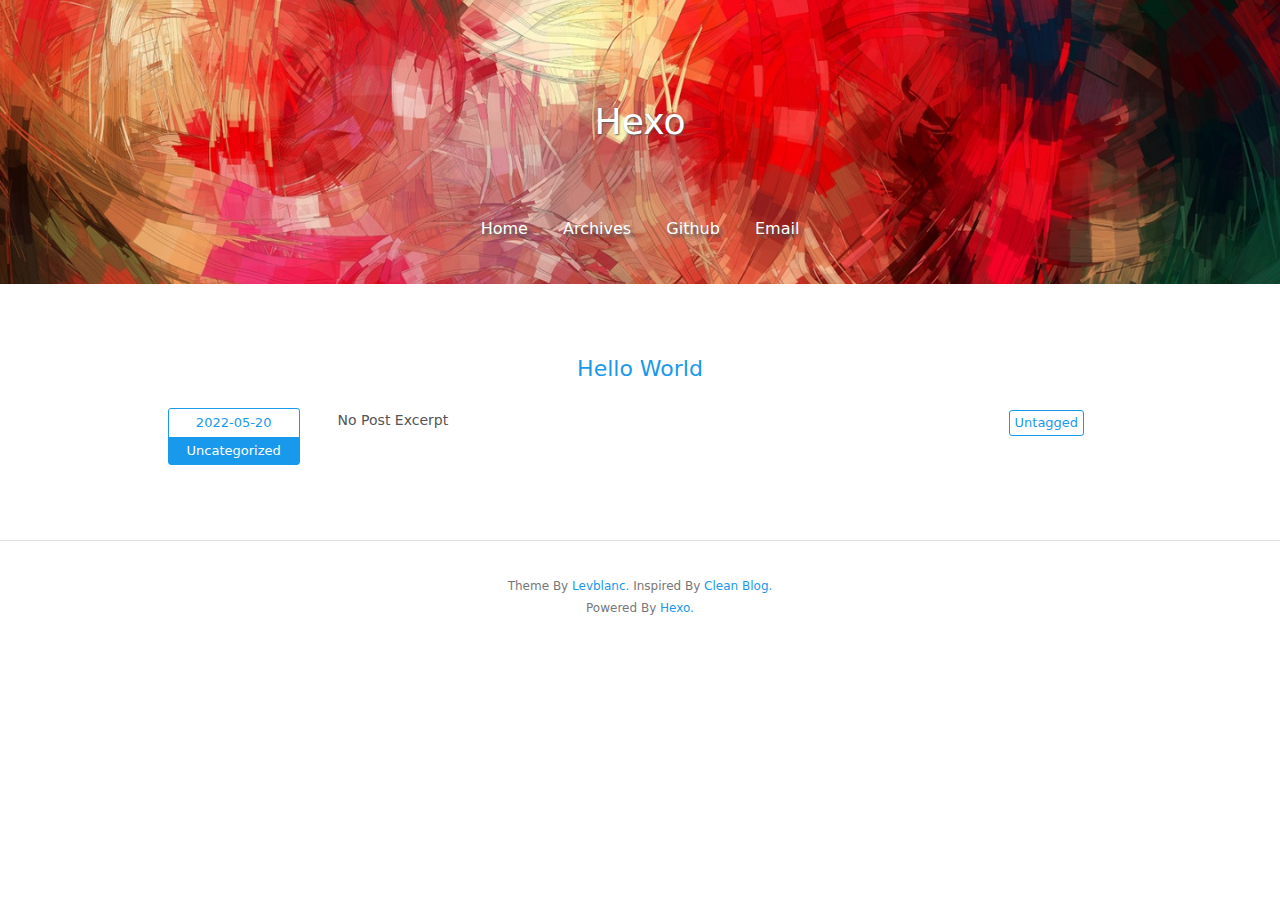
==== index.html @ 2e713763 "Site updated: 2022-05-20 14:13:32" ====
<!DOCTYPE html>
<html>
  <!-- Html Head Tag-->
  <head>
  <meta charset="UTF-8">
  <meta http-equiv="X-UA-Compatible" content="IE=edge">
  <meta name="viewport" content="width=device-width, initial-scale=1">
  <meta name="description" content="">
  <meta name="author" content="John Doe">
  <!-- Open Graph Data -->
  <meta property="og:title" content="Hexo"/>
  <meta property="og:description" content="" />
  <meta property="og:site_name" content="Hexo"/>
  <meta property="og:type" content="website" />
  <meta property="og:image" content="http://example.com"/>
  
    <link rel="alternate" href="/atom.xml" title="Hexo" type="application/atom+xml">
  
  
    <link rel="icon" href="/favicon.png">
  

  <!-- Site Title -->
  <title>Hexo</title>

  <!-- Bootstrap CSS -->
  
<link rel="stylesheet" href="/css/bootstrap.min.css">

  <!-- Custom CSS -->
  
  
<link rel="stylesheet" href="/css/style.light.css">


  <!-- Google Analytics -->
  

<meta name="generator" content="Hexo 6.2.0"></head>

  <body>
    <!-- Page Header -->


<header class="site-header header-background" style="background-image: url(/img/default-banner-dark.jpg)">
  <div class="container">
    <div class="row">
      <div class="col-lg-8 col-lg-offset-2 col-md-10 col-md-offset-1">
        <div class="page-title with-background-image">
          <p class="title">Hexo</p>
          <p class="subtitle"></p>
        </div>
        <div class="site-menu with-background-image">
          <ul>
            
              <li>
                <a href="/">
                  
                  Home
                  
                </a>
              </li>
            
              <li>
                <a href="/archives">
                  
                  Archives
                  
                </a>
              </li>
            
              <li>
                <a href="https://github.com/<your-github-username>">
                  
                  Github
                  
                </a>
              </li>
            
              <li>
                <a href="mailto:<your-email-address>">
                  
                  Email
                  
                </a>
              </li>
            
          </ul>
        </div>
      </div>
    </div>
  </div>
</header>

<!-- Home Page Post List -->
<div class="container">
  <div class="row">
    <div class="col-lg-10 col-md-10 col-md-offset-1">
      
        <div class="post-item-wrapper">
  <a href="/2022/05/20/hello-world/" class="post-title">
      Hello World
  </a>
  <div class="post-excerpt">
    <!-- Post Date and Categories -->
    <div class="date-and-category">
      <div class="date">2022-05-20</div>
      <div class="categories">
        
          Uncategorized
        
      </div>
    </div>
    <!-- Post Excerpt -->
    <div class="excerpt typo">No Post Excerpt</div>
    <!-- Post Tags -->
    <div class="tags">
      
        <div class="untagged">Untagged</div>
      
    </div>
  </div>
</div>

      
    </div>
  </div>
</div>

<!-- Pagination -->
<div class="container">
  <div class="row">
    <div class="col-lg-10 col-md-10 col-md-offset-1">
      <ul class="pagination">
          
          
      </ul>
    </div>
  </div>
</div>



    <!-- Footer -->
<footer>
  <div class="container">
    <div class="row">
      <div class="col-lg-8 col-lg-offset-2 col-md-10 col-md-offset-1">
        <p class="copyright text-muted">
          Theme By <a target="_blank" href="https://github.com/levblanc">Levblanc.</a>
          Inspired By <a target="_blank" href="https://github.com/klugjo/hexo-theme-clean-blog">Clean Blog.</a>
        <p class="copyright text-muted">
          Powered By <a target="_blank" href="https://hexo.io/">Hexo.</a>
        </p>
      </div>
    </div>
  </div>
</footer>


    <!-- After Footer Scripts -->

<script src="/js/highlight.pack.js"></script>

<script>
  document.addEventListener("DOMContentLoaded", function(event) {
    var codeBlocks = Array.prototype.slice.call(document.getElementsByTagName('pre'))
    codeBlocks.forEach(function(block, index) {
      hljs.highlightBlock(block);
    });
  });
</script>

  </body>
</html>
---- css/style.light.css ----
/* basic colors */
/* theme colors */
/* modify value of $theme-color to get different theme colors */
/* typo.css from https://github.com/sofish/typo.css */

@charset "utf-8";

/* 防止用户自定义背景颜色对网页的影响，添加让用户可以自定义字体 */
html {
  color: #333;
  background: #fff;
  -webkit-text-size-adjust: 100%;
  -ms-text-size-adjust: 100%;
  text-rendering: optimizelegibility;
}

/* 如果你的项目仅支持 IE9+ | Chrome | Firefox 等，推荐在 <html> 中添加 .borderbox 这个 class */
html.borderbox *, html.borderbox *:before, html.borderbox *:after {
  -moz-box-sizing: border-box;
  -webkit-box-sizing: border-box;
  box-sizing: border-box;
}

/* 内外边距通常让各个浏览器样式的表现位置不同 */
body, dl, dt, dd, ul, ol, li, h1, h2, h3, h4, h5, h6, pre, code, form, fieldset, legend, input, textarea, p, blockquote, th, td, hr, button, article, aside, details, figcaption, figure, footer, header, menu, nav, section {
  margin: 0;
  padding: 0;
}

/* 重设 HTML5 标签, IE 需要在 js 中 createElement(TAG) */
article, aside, details, figcaption, figure, footer, header, menu, nav, section {
  display: block;
}

/* HTML5 媒体文件跟 img 保持一致 */
audio, canvas, video {
  display: inline-block;
}

/* 要注意表单元素并不继承父级 font 的问题 */
body, button, input, select, textarea {
  font: 300 1rem/1.8 PingFang SC, Lantinghei SC, Microsoft Yahei, Hiragino Sans GB, Microsoft Sans Serif, WenQuanYi Micro Hei, sans;
}

button::-moz-focus-inner,
input::-moz-focus-inner {
  padding: 0;
  border: 0;
}

/* 去掉各Table cell 的边距并让其边重合 */
table {
  border-collapse: collapse;
  border-spacing: 0;
}

/* 去除默认边框 */
fieldset, img {
  border: 0;
}

/* 块/段落引用 */
blockquote {
  position: relative;
  color: #999;
  font-weight: 400;
  border-left: 1px solid #1abc9c;
  padding-left: 1em;
  margin: 1em 3em 1em 2em;
}

@media only screen and ( max-width: 640px ) {
  blockquote {
    margin: 1em 0;
  }
}

/* Firefox 以外，元素没有下划线，需添加 */
acronym, abbr {
  border-bottom: 1px dotted;
  font-variant: normal;
}

/* 添加鼠标问号，进一步确保应用的语义是正确的（要知道，交互他们也有洁癖，如果你不去掉，那得多花点口舌） */
abbr {
  cursor: help;
}

/* 一致的 del 样式 */
del {
  text-decoration: line-through;
}

address, caption, cite, code, dfn, em, th, var {
  font-style: normal;
  font-weight: 400;
}

/* 去掉列表前的标识, li 会继承，大部分网站通常用列表来很多内容，所以应该当去 */
ul, ol {
  list-style: none;
}

/* 对齐是排版最重要的因素, 别让什么都居中 */
caption, th {
  text-align: left;
}

q:before, q:after {
  content: '';
}

/* 统一上标和下标 */
sub, sup {
  font-size: 75%;
  line-height: 0;
  position: relative;
}

:root sub, :root sup {
  vertical-align: baseline; /* for ie9 and other modern browsers */
}

sup {
  top: -0.5em;
}

sub {
  bottom: -0.25em;
}

/* 让链接在 hover 状态下显示下划线 */
// a {
//   color: #1abc9c;
// }

// a:hover {
//   text-decoration: underline;
// }

// .typo a {
//   border-bottom: 1px solid #1abc9c;
// }

// .typo a:hover {
//   border-bottom-color: #555;
//   color: #555;
//   text-decoration: none;
// }

/* 默认不显示下划线，保持页面简洁 */
ins, a {
  text-decoration: none;
}

/* 专名号：虽然 u 已经重回 html5 Draft，但在所有浏览器中都是可以使用的，
 * 要做到更好，向后兼容的话，添加 class="typo-u" 来显示专名号
 * 关于 <u> 标签：http://www.whatwg.org/specs/web-apps/current-work/multipage/text-level-semantics.html#the-u-element
 * 被放弃的是 4，之前一直搞错 http://www.w3.org/TR/html401/appendix/changes.html#idx-deprecated
 * 一篇关于 <u> 标签的很好文章：http://html5doctor.com/u-element/
 */
u, .typo-u {
  text-decoration: underline;
}

/* 标记，类似于手写的荧光笔的作用 */
mark {
  background: #fffdd1;
  border-bottom: 1px solid #ffedce;
  padding: 2px;
  margin: 0 5px;
}

/* 代码片断 */
pre, code, pre tt {
  font-family: Courier, 'Courier New', monospace;
}

pre {
  background: #f8f8f8;
  border: 1px solid #ddd;
  padding: 1em 1.5em;
  display: block;
  -webkit-overflow-scrolling: touch;
}

/* 一致化 horizontal rule */
hr {
  border: none;
  border-bottom: 1px solid #cfcfcf;
  margin-bottom: 0.8em;
  height: 10px;
}

/* 底部印刷体、版本等标记 */
small, .typo-small,
  /* 图片说明 */
figcaption {
  font-size: 0.9em;
  color: #888;
}

strong, b {
  font-weight: bold;
  color: #000;
}

/* 可拖动文件添加拖动手势 */
[draggable] {
  cursor: move;
}

.clearfix:before, .clearfix:after {
  content: "";
  display: table;
}

.clearfix:after {
  clear: both;
}

.clearfix {
  zoom: 1;
}

/* 强制文本换行 */
.textwrap, .textwrap td, .textwrap th {
  word-wrap: break-word;
  word-break: break-all;
}

.textwrap-table {
  table-layout: fixed;
}

/* 提供 serif 版本的字体设置: iOS 下中文自动 fallback 到 sans-serif */
.serif {
  font-family: Palatino, Optima, Georgia, serif;
}

/* 保证块/段落之间的空白隔行 */
.typo table, .typo p, .typo pre, .typo ul, .typo ol, .typo dl, .typo form, .typo hr,
.typo-p, .typo-pre, .typo-ul, .typo-ol, .typo-dl, .typo-form, .typo-hr, .typo-table, blockquote {
  margin-bottom: 1.2em
}

h1, h2, h3, h4, h5, h6 {
  font-family: PingFang SC, Verdana, Helvetica Neue, Microsoft Yahei, Hiragino Sans GB, Microsoft Sans Serif, WenQuanYi Micro Hei, sans-serif;
  font-weight: 100;
  color: #000;
  line-height: 1.35;
}

/* 标题应该更贴紧内容，并与其他块区分，margin 值要相应做优化 */
.typo h1, .typo h2, .typo h3, .typo h4, .typo h5, .typo h6,
.typo-h1, .typo-h2, .typo-h3, .typo-h4, .typo-h5, .typo-h6 {
  margin-top: 1.2em;
  margin-bottom: 0.6em;
  line-height: 1.35;
}

.typo h1, .typo-h1 {
  font-size: 2em;
}

.typo h2, .typo-h2 {
  font-size: 1.8em;
}

.typo h3, .typo-h3 {
  font-size: 1.6em;
}

.typo h4, .typo-h4 {
  font-size: 1.4em;
}

.typo h5, .typo h6, .typo-h5, .typo-h6 {
  font-size: 1.2em;
}

/* 在文章中，应该还原 ul 和 ol 的样式 */
.typo ul, .typo-ul {
  margin-left: 1.3em;
  list-style: disc;
}

.typo ol, .typo-ol {
  list-style: decimal;
  margin-left: 1.9em;
}

.typo li ul, .typo li ol, .typo-ul ul, .typo-ul ol, .typo-ol ul, .typo-ol ol {
  margin-bottom: 0.8em;
  margin-left: 2em;
}

.typo li ul, .typo-ul ul, .typo-ol ul {
  list-style: circle;
}

/* 同 ul/ol，在文章中应用 table 基本格式 */
// .typo table th,
// .typo table td,
.typo-table th,
.typo-table td,
.typo table caption {
  border: 1px solid #ddd;
  padding: 0.5em 1em;
  color: #666;
}


// .typo table th,
.typo-table th {
  background: #fbfbfb;
}

// .typo table thead th,
.typo-table thead th {
  background: #f1f1f1;
}

.typo table caption {
  border-bottom: none;
}

/* 去除 webkit 中 input 和 textarea 的默认样式  */
.typo-input, .typo-textarea {
  -webkit-appearance: none;
  border-radius: 0;
}

.typo-em, .typo em, legend, caption {
  color: #000;
  font-weight: inherit;
}

/* 着重号，只能在少量（少于100个字符）且全是全角字符的情况下使用 */
.typo-em {
  position: relative;
}

.typo-em:after {
  position: absolute;
  top: 0.65em;
  left: 0;
  width: 100%;
  overflow: hidden;
  white-space: nowrap;
  content: "・・・・・・・・・・・・・・・・・・・・・・・・・・・・・・・・・・・・・・・・・・・・・・・・・・・・・・・・・・・・・・・・・・・・・・・・・・・・・・・・・・・・・・・・・・・・・・・・・・・・";
}

/* Responsive images */
.typo img {
  max-width: 100%;
}

.hljs {
  display: block;
  overflow-x: auto;
  padding: 0.5em;
  background: #23241f;
}
.hljs,
.hljs-tag,
.hljs-subst {
  color: #f8f8f2;
}
.hljs-strong,
.hljs-emphasis {
  color: #a8a8a2;
}
.hljs-bullet,
.hljs-quote,
.hljs-number,
.hljs-regexp,
.hljs-literal,
.hljs-link {
  color: #ae81ff;
}
.hljs-code,
.hljs-title,
.hljs-section,
.hljs-selector-class {
  color: #a6e22e;
}
.hljs-strong {
  font-weight: bold;
}
.hljs-emphasis {
  font-style: italic;
}
.hljs-keyword,
.hljs-selector-tag,
.hljs-name,
.hljs-attr {
  color: #f92672;
}
.hljs-symbol,
.hljs-attribute {
  color: #66d9ef;
}
.hljs-params,
.hljs-class .hljs-title {
  color: #f8f8f2;
}
.hljs-string,
.hljs-type,
.hljs-built_in,
.hljs-builtin-name,
.hljs-selector-id,
.hljs-selector-attr,
.hljs-selector-pseudo,
.hljs-addition,
.hljs-variable,
.hljs-template-variable {
  color: #e6db74;
}
.hljs-comment,
.hljs-deletion,
.hljs-meta {
  color: #75715e;
}
.highlight {
  overflow: auto;
}
.highlight table {
  width: 100%;
  max-width: 100%;
}
.highlight pre {
  font-size: 0.8125rem;
}
.highlight .gutter {
  width: 5%;
  text-align: right;
}
.highlight .gutter pre {
  border-top: 0;
  border-bottom: 0;
  border-left: 0;
}
.highlight .code {
  width: 95%;
}
.highlight .code pre {
  border: 0;
}
code {
  color: #1999ec;
  padding: 0 0.1875rem;
  margin: 0 0.125rem;
  border-radius: 0.1875rem;
  background-color: #f0e8df;
}
@media only screen and (max-width: 414px) {
  .highlight pre {
    font-size: 0.75rem;
  }
}
html,
body {
  color: #555;
  background-color: #fff;
  font-size: 100%; /* add PX (or original value) as backup */
  font-size: 100%;
}
a {
  color: #1999ec;
}
a:hover {
  text-decoration: none;
  color: #fff;
  background-color: #1999ec;
  transition: all 0.25s;
  cursor: pointer;
}
strong {
  color: #555;
}
h1,
h2,
h3,
h4,
h5,
h6 {
  color: #555;
}
.site-header {
  padding: 2.5rem 0;
  border-bottom: 1px solid #e1e1e1;
  margin-bottom: 1.875rem;
}
.site-header.header-background {
  border-bottom: 0;
  background-color: #808080;
  background-position: center center;
  background-attachment: scroll;
  -webkit-background-size: cover;
  -moz-background-size: cover;
  background-size: cover;
  -o-background-size: cover;
}
.site-header .page-title {
  color: #1999ec;
  text-align: center;
  text-shadow: 1px 1px 2px #555;
}
.site-header .page-title.with-background-image {
  color: #fff;
  padding: 3.125rem 0;
}
.site-header .page-title .title {
  font-size: 2.25rem;
}
.site-menu {
  text-align: center;
  margin-top: 0.625rem;
  text-shadow: 3px 3px 3px #555;
}
.site-menu ul {
  margin: 0 auto;
  padding: 0;
}
.site-menu ul > li {
  display: inline-block;
  margin-right: 0.625rem;
}
.site-menu ul > li:last-child {
  margin-right: 0;
}
.site-menu ul > li > a {
  padding: 0.1875rem 0.625rem;
  border-radius: 0.125rem;
}
.site-menu.with-background-image a {
  color: #fff;
}
@media only screen and (max-width: 414px) {
  .site-header .page-title.with-background-image {
    padding: 1.875rem 0;
  }
  .site-header .page-title .title {
    font-size: 1.375rem;
  }
  .site-menu {
    font-size: 1rem;
  }
  .site-menu ul li {
    margin-right: 0;
  }
  .site-menu ul li > a {
    padding: 0.1875rem 0.375rem;
  }
}
.post-item-wrapper {
  padding: 2.1875rem 0;
  border-bottom: 1px solid #e1e1e1;
  text-align: center;
  overflow: hidden;
}
.post-item-wrapper:last-child {
  border-bottom: none;
}
.post-item-wrapper .post-title {
  display: inline-block;
  padding: 0 0.625rem;
  margin-bottom: 1.25rem;
  font-size: 1.375rem;
  text-align: center;
  border-radius: 0.125rem;
}
.post-item-wrapper .post-excerpt {
  overflow: hidden;
}
.post-item-wrapper .date-and-category,
.post-item-wrapper .excerpt,
.post-item-wrapper .tags {
  float: left;
}
.post-item-wrapper .date-and-category,
.post-item-wrapper .tags {
  width: 14%;
}
.post-item-wrapper .excerpt {
  width: 64%;
  margin: 0 4%;
  font-size: 0.875rem;
  text-align: justify;
}
.post-item-wrapper .excerpt p {
  margin-bottom: 0;
}
.post-item-wrapper .date-and-category {
  font-size: 0.8125rem;
  text-align: center;
  border: 1px solid #1999ec;
  border-radius: 0.1875rem;
}
.post-item-wrapper .date-and-category .date,
.post-item-wrapper .date-and-category .categories {
  padding: 0.125rem 0;
}
.post-item-wrapper .date-and-category .date {
  color: #1999ec;
}
.post-item-wrapper .date-and-category .categories {
  color: #fff;
  background-color: #1999ec;
}
.post-item-wrapper .date-and-category .categories > a {
  color: #fff;
  background-color: #1999ec;
}
.post-item-wrapper .tags {
  overflow: hidden;
}
.post-item-wrapper .tags .untagged,
.post-item-wrapper .tags .tag {
  display: inline-block;
  font-size: 0.8125rem;
  padding: 0 0.3125rem;
  text-align: center;
  border: 1px solid #1999ec;
  border-radius: 0.1875rem;
}
.post-item-wrapper .tags .untagged {
  color: #1999ec;
}
@media only screen and (max-width: 768px) {
  .post-item-wrapper .date-and-category,
  .post-item-wrapper .tags {
    display: none;
  }
  .post-item-wrapper .excerpt {
    width: 100%;
    padding: 0 5%;
    margin: 0;
    float: none;
  }
  .post-item-wrapper .post-title {
    font-size: 1.125rem;
  }
}
.archive-item {
  margin-bottom: 1.25rem;
}
.archive-item .post-title {
  font-size: 1.25rem;
  padding: 0 0.3125rem;
  border-radius: 0.125rem;
}
.archive-item .date {
  font-size: 0.875rem;
  padding: 0 0.3125rem;
}
@media only screen and (max-width: 414px) {
  .archive-item .post-title {
    font-size: 1rem;
  }
  .archive-item .date {
    font-size: 0.875rem;
  }
}
.post-tags,
.post-info {
  font-size: 0.875rem;
  font-style: italic;
  text-align: center;
}
.post-info {
  margin-bottom: 0.3125rem;
}
.post-info .info {
  padding: 0 0.5rem;
  border-right: 1px dotted #85878a;
}
.post-info .info:last-child {
  border-right: none;
}
.post-info .categories a {
  padding: 0.125rem 0.25rem;
  border-radius: 0.125rem;
}
.post-tags {
  font-style: italic;
}
.post-tags > a {
  display: inline-block;
  padding: 0 0.25rem;
  margin-right: 0.125rem;
  border-radius: 0.125rem;
}
.post-content {
  padding-top: 2.5rem;
  padding-bottom: 2.5rem;
  font-size: 0.9375rem;
}
@media only screen and (max-width: 414px) {
  .post-tags,
  .post-info {
    font-size: 0.75rem;
  }
  .post-tags .info,
  .post-info .info {
    padding: 0 0.3125rem;
  }
  .post-tags .time,
  .post-info .time {
    display: none;
  }
  .post-content {
    font-size: 0.78125rem;
  }
}
footer {
  padding: 2.1875rem 0;
  border-top: 1px solid #e1e1e1;
  font-size: 0.75rem;
  text-align: center;
}
.pagination {
  display: block;
  text-align: center;
  overflow: hidden;
}
.pagination > li {
  display: inline-block;
}
.pagination > li > a {
  color: #1999ec;
  background-color: #fff;
  border: 1px solid #1999ec;
  border-radius: 0.1875rem;
}
.pagination > li > a:hover {
  color: #fff;
  background-color: #1999ec;
  border: 1px solid #1999ec;
}
.pagination > li > a span {
  display: inline-block;
}
@media only screen and (max-width: 414px) {
  .pagination {
    font-size: 0.875rem;
  }
}
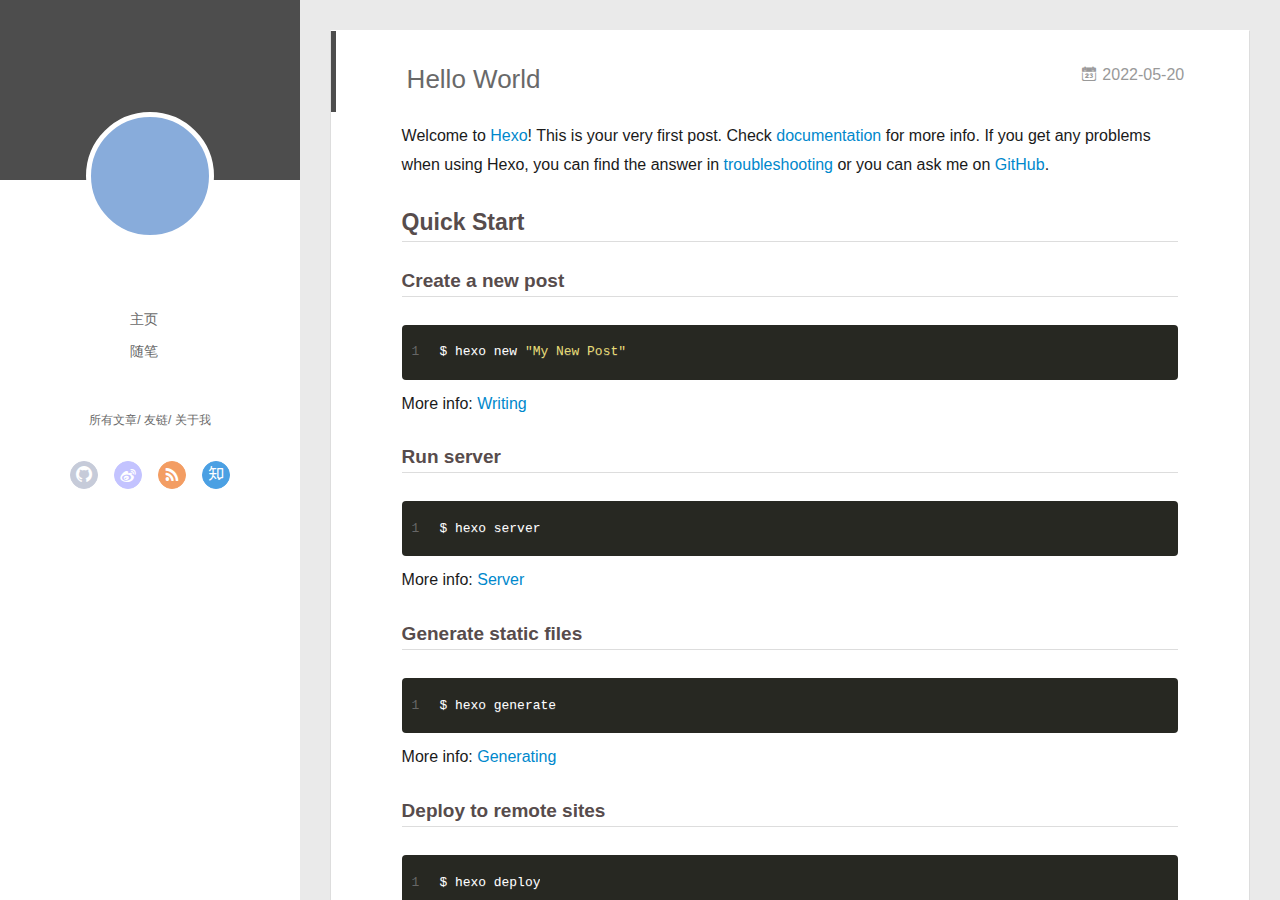
==== commit f2b77a5c: "Site updated: 2022-05-20 14:22:14" ====
--- a/index.html
+++ b/index.html
@@ -1,176 +1,478 @@
 <!DOCTYPE html>
 <html>
-  <!-- Html Head Tag-->
-  <head>
-  <meta charset="UTF-8">
-  <meta http-equiv="X-UA-Compatible" content="IE=edge">
-  <meta name="viewport" content="width=device-width, initial-scale=1">
-  <meta name="description" content="">
-  <meta name="author" content="John Doe">
-  <!-- Open Graph Data -->
-  <meta property="og:title" content="Hexo"/>
-  <meta property="og:description" content="" />
-  <meta property="og:site_name" content="Hexo"/>
-  <meta property="og:type" content="website" />
-  <meta property="og:image" content="http://example.com"/>
-  
-    <link rel="alternate" href="/atom.xml" title="Hexo" type="application/atom+xml">
+<head>
+  <meta charset="utf-8">
+  
+  <meta name="renderer" content="webkit">
+  <meta http-equiv="X-UA-Compatible" content="IE=edge" >
+  <link rel="dns-prefetch" href="http://example.com">
+  <title>Hexo</title>
+  <meta name="viewport" content="width=device-width, initial-scale=1, maximum-scale=1">
+  <meta property="og:type" content="website">
+<meta property="og:title" content="Hexo">
+<meta property="og:url" content="http://example.com/index.html">
+<meta property="og:site_name" content="Hexo">
+<meta property="og:locale" content="en_US">
+<meta property="article:author" content="John Doe">
+<meta name="twitter:card" content="summary">
+  
+    <link rel="alternative" href="/atom.xml" title="Hexo" type="application/atom+xml">
   
   
     <link rel="icon" href="/favicon.png">
   
-
-  <!-- Site Title -->
-  <title>Hexo</title>
-
-  <!-- Bootstrap CSS -->
-  
-<link rel="stylesheet" href="/css/bootstrap.min.css">
-
-  <!-- Custom CSS -->
-  
-  
-<link rel="stylesheet" href="/css/style.light.css">
-
-
-  <!-- Google Analytics -->
+  <link rel="stylesheet" type="text/css" href="/./main.0cf68a.css">
+  <style type="text/css">
+  
+    #container.show {
+      background: linear-gradient(200deg,#a0cfe4,#e8c37e);
+    }
+  </style>
+  
+
   
 
 <meta name="generator" content="Hexo 6.2.0"></head>
 
-  <body>
-    <!-- Page Header -->
-
-
-<header class="site-header header-background" style="background-image: url(/img/default-banner-dark.jpg)">
-  <div class="container">
-    <div class="row">
-      <div class="col-lg-8 col-lg-offset-2 col-md-10 col-md-offset-1">
-        <div class="page-title with-background-image">
-          <p class="title">Hexo</p>
-          <p class="subtitle"></p>
-        </div>
-        <div class="site-menu with-background-image">
-          <ul>
+<body>
+  <div id="container" q-class="show:isCtnShow">
+    <canvas id="anm-canvas" class="anm-canvas"></canvas>
+    <div class="left-col" q-class="show:isShow">
+      
+<div class="overlay" style="background: #4d4d4d"></div>
+<div class="intrude-less">
+	<header id="header" class="inner">
+		<a href="/" class="profilepic">
+			<img src="" class="js-avatar">
+		</a>
+		<hgroup>
+		  <h1 class="header-author"><a href="/"></a></h1>
+		</hgroup>
+		
+
+		<nav class="header-menu">
+			<ul>
+			
+				<li><a href="/">主页</a></li>
+	        
+				<li><a href="/tags/%E9%9A%8F%E7%AC%94/">随笔</a></li>
+	        
+			</ul>
+		</nav>
+		<nav class="header-smart-menu">
+    		
+    			
+    			<a q-on="click: openSlider(e, 'innerArchive')" href="javascript:void(0)">所有文章</a>
+    			
             
-              <li>
-                <a href="/">
-                  
-                  Home
-                  
-                </a>
-              </li>
+    			
+    			<a q-on="click: openSlider(e, 'friends')" href="javascript:void(0)">友链</a>
+    			
             
-              <li>
-                <a href="/archives">
-                  
-                  Archives
-                  
-                </a>
-              </li>
+    			
+    			<a q-on="click: openSlider(e, 'aboutme')" href="javascript:void(0)">关于我</a>
+    			
             
-              <li>
-                <a href="https://github.com/<your-github-username>">
-                  
-                  Github
-                  
-                </a>
-              </li>
+		</nav>
+		<nav class="header-nav">
+			<div class="social">
+				
+					<a class="github" target="_blank" href="#" title="github"><i class="icon-github"></i></a>
+		        
+					<a class="weibo" target="_blank" href="#" title="weibo"><i class="icon-weibo"></i></a>
+		        
+					<a class="rss" target="_blank" href="#" title="rss"><i class="icon-rss"></i></a>
+		        
+					<a class="zhihu" target="_blank" href="#" title="zhihu"><i class="icon-zhihu"></i></a>
+		        
+			</div>
+		</nav>
+	</header>		
+</div>
+
+    </div>
+    <div class="mid-col" q-class="show:isShow,hide:isShow|isFalse">
+      
+<nav id="mobile-nav">
+  	<div class="overlay js-overlay" style="background: #4d4d4d"></div>
+	<div class="btnctn js-mobile-btnctn">
+  		<div class="slider-trigger list" q-on="click: openSlider(e)"><i class="icon icon-sort"></i></div>
+	</div>
+	<div class="intrude-less">
+		<header id="header" class="inner">
+			<div class="profilepic">
+				<img src="" class="js-avatar">
+			</div>
+			<hgroup>
+			  <h1 class="header-author js-header-author"></h1>
+			</hgroup>
+			
+			
+			
+				
+			
+				
+			
+			
+			
+			<nav class="header-nav">
+				<div class="social">
+					
+						<a class="github" target="_blank" href="#" title="github"><i class="icon-github"></i></a>
+			        
+						<a class="weibo" target="_blank" href="#" title="weibo"><i class="icon-weibo"></i></a>
+			        
+						<a class="rss" target="_blank" href="#" title="rss"><i class="icon-rss"></i></a>
+			        
+						<a class="zhihu" target="_blank" href="#" title="zhihu"><i class="icon-zhihu"></i></a>
+			        
+				</div>
+			</nav>
+
+			<nav class="header-menu js-header-menu">
+				<ul style="width: 50%">
+				
+				
+					<li style="width: 50%"><a href="/">主页</a></li>
+		        
+					<li style="width: 50%"><a href="/tags/%E9%9A%8F%E7%AC%94/">随笔</a></li>
+		        
+				</ul>
+			</nav>
+		</header>				
+	</div>
+	<div class="mobile-mask" style="display:none" q-show="isShow"></div>
+</nav>
+
+      <div id="wrapper" class="body-wrap">
+        <div class="menu-l">
+          <div class="canvas-wrap">
+            <canvas data-colors="#eaeaea" data-sectionHeight="100" data-contentId="js-content" id="myCanvas1" class="anm-canvas"></canvas>
+          </div>
+          <div id="js-content" class="content-ll">
             
-              <li>
-                <a href="mailto:<your-email-address>">
-                  
-                  Email
-                  
-                </a>
-              </li>
-            
-          </ul>
+  
+    <article id="post-hello-world" class="article article-type-post  article-index" itemscope itemprop="blogPost">
+  <div class="article-inner">
+    
+      <header class="article-header">
+        
+  
+    <h1 itemprop="name">
+      <a class="article-title" href="/2022/05/20/hello-world/">Hello World</a>
+    </h1>
+  
+
+        
+        <a href="/2022/05/20/hello-world/" class="archive-article-date">
+  	<time datetime="2022-05-20T03:18:04.822Z" itemprop="datePublished"><i class="icon-calendar icon"></i>2022-05-20</time>
+</a>
+        
+      </header>
+    
+    <div class="article-entry" itemprop="articleBody">
+      
+        <p>Welcome to <a target="_blank" rel="noopener" href="https://hexo.io/">Hexo</a>! This is your very first post. Check <a target="_blank" rel="noopener" href="https://hexo.io/docs/">documentation</a> for more info. If you get any problems when using Hexo, you can find the answer in <a target="_blank" rel="noopener" href="https://hexo.io/docs/troubleshooting.html">troubleshooting</a> or you can ask me on <a target="_blank" rel="noopener" href="https://github.com/hexojs/hexo/issues">GitHub</a>.</p>
+<h2 id="Quick-Start"><a href="#Quick-Start" class="headerlink" title="Quick Start"></a>Quick Start</h2><h3 id="Create-a-new-post"><a href="#Create-a-new-post" class="headerlink" title="Create a new post"></a>Create a new post</h3><figure class="highlight bash"><table><tr><td class="gutter"><pre><span class="line">1</span><br></pre></td><td class="code"><pre><span class="line">$ hexo new <span class="string">&quot;My New Post&quot;</span></span><br></pre></td></tr></table></figure>
+
+<p>More info: <a target="_blank" rel="noopener" href="https://hexo.io/docs/writing.html">Writing</a></p>
+<h3 id="Run-server"><a href="#Run-server" class="headerlink" title="Run server"></a>Run server</h3><figure class="highlight bash"><table><tr><td class="gutter"><pre><span class="line">1</span><br></pre></td><td class="code"><pre><span class="line">$ hexo server</span><br></pre></td></tr></table></figure>
+
+<p>More info: <a target="_blank" rel="noopener" href="https://hexo.io/docs/server.html">Server</a></p>
+<h3 id="Generate-static-files"><a href="#Generate-static-files" class="headerlink" title="Generate static files"></a>Generate static files</h3><figure class="highlight bash"><table><tr><td class="gutter"><pre><span class="line">1</span><br></pre></td><td class="code"><pre><span class="line">$ hexo generate</span><br></pre></td></tr></table></figure>
+
+<p>More info: <a target="_blank" rel="noopener" href="https://hexo.io/docs/generating.html">Generating</a></p>
+<h3 id="Deploy-to-remote-sites"><a href="#Deploy-to-remote-sites" class="headerlink" title="Deploy to remote sites"></a>Deploy to remote sites</h3><figure class="highlight bash"><table><tr><td class="gutter"><pre><span class="line">1</span><br></pre></td><td class="code"><pre><span class="line">$ hexo deploy</span><br></pre></td></tr></table></figure>
+
+<p>More info: <a target="_blank" rel="noopener" href="https://hexo.io/docs/one-command-deployment.html">Deployment</a></p>
+
+      
+
+      
+    </div>
+    <div class="article-info article-info-index">
+      
+      
+      
+
+      
+        <p class="article-more-link">
+          <a class="article-more-a" href="/2022/05/20/hello-world/">展开全文 >></a>
+        </p>
+      
+
+      
+      <div class="clearfix"></div>
+    </div>
+  </div>
+</article>
+
+<aside class="wrap-side-operation">
+    <div class="mod-side-operation">
+        
+        <div class="jump-container" id="js-jump-container" style="display:none;">
+            <a href="javascript:void(0)" class="mod-side-operation__jump-to-top">
+                <i class="icon-font icon-back"></i>
+            </a>
+            <div id="js-jump-plan-container" class="jump-plan-container" style="top: -11px;">
+                <i class="icon-font icon-plane jump-plane"></i>
+            </div>
+        </div>
+        
+        
+    </div>
+</aside>
+
+
+
+
+  
+  
+
+
+          </div>
         </div>
       </div>
-    </div>
-  </div>
-</header>
-
-<!-- Home Page Post List -->
-<div class="container">
-  <div class="row">
-    <div class="col-lg-10 col-md-10 col-md-offset-1">
-      
-        <div class="post-item-wrapper">
-  <a href="/2022/05/20/hello-world/" class="post-title">
-      Hello World
-  </a>
-  <div class="post-excerpt">
-    <!-- Post Date and Categories -->
-    <div class="date-and-category">
-      <div class="date">2022-05-20</div>
-      <div class="categories">
-        
-          Uncategorized
-        
-      </div>
-    </div>
-    <!-- Post Excerpt -->
-    <div class="excerpt typo">No Post Excerpt</div>
-    <!-- Post Tags -->
-    <div class="tags">
-      
-        <div class="untagged">Untagged</div>
-      
-    </div>
-  </div>
-</div>
-
-      
-    </div>
-  </div>
-</div>
-
-<!-- Pagination -->
-<div class="container">
-  <div class="row">
-    <div class="col-lg-10 col-md-10 col-md-offset-1">
-      <ul class="pagination">
-          
-          
-      </ul>
-    </div>
-  </div>
-</div>
-
-
-
-    <!-- Footer -->
-<footer>
-  <div class="container">
-    <div class="row">
-      <div class="col-lg-8 col-lg-offset-2 col-md-10 col-md-offset-1">
-        <p class="copyright text-muted">
-          Theme By <a target="_blank" href="https://github.com/levblanc">Levblanc.</a>
-          Inspired By <a target="_blank" href="https://github.com/klugjo/hexo-theme-clean-blog">Clean Blog.</a>
-        <p class="copyright text-muted">
-          Powered By <a target="_blank" href="https://hexo.io/">Hexo.</a>
-        </p>
-      </div>
+      <footer id="footer">
+  <div class="outer">
+    <div id="footer-info">
+    	<div class="footer-left">
+    		&copy; 2022 John Doe
+    	</div>
+      	<div class="footer-right">
+      		<a href="http://hexo.io/" target="_blank">Hexo</a>  Theme <a href="https://github.com/litten/hexo-theme-yilia" target="_blank">Yilia</a> by Litten
+      	</div>
     </div>
   </div>
 </footer>
-
-
-    <!-- After Footer Scripts -->
-
-<script src="/js/highlight.pack.js"></script>
-
-<script>
-  document.addEventListener("DOMContentLoaded", function(event) {
-    var codeBlocks = Array.prototype.slice.call(document.getElementsByTagName('pre'))
-    codeBlocks.forEach(function(block, index) {
-      hljs.highlightBlock(block);
-    });
-  });
+    </div>
+    <script>
+	var yiliaConfig = {
+		mathjax: false,
+		isHome: true,
+		isPost: false,
+		isArchive: false,
+		isTag: false,
+		isCategory: false,
+		open_in_new: false,
+		toc_hide_index: true,
+		root: "/",
+		innerArchive: true,
+		showTags: false
+	}
 </script>
 
-  </body>
-</html>
-
+<script>!function(t){function n(e){if(r[e])return r[e].exports;var i=r[e]={exports:{},id:e,loaded:!1};return t[e].call(i.exports,i,i.exports,n),i.loaded=!0,i.exports}var r={};n.m=t,n.c=r,n.p="./",n(0)}([function(t,n,r){r(195),t.exports=r(191)},function(t,n,r){var e=r(3),i=r(52),o=r(27),u=r(28),c=r(53),f="prototype",a=function(t,n,r){var s,l,h,v,p=t&a.F,d=t&a.G,y=t&a.S,g=t&a.P,b=t&a.B,m=d?e:y?e[n]||(e[n]={}):(e[n]||{})[f],x=d?i:i[n]||(i[n]={}),w=x[f]||(x[f]={});d&&(r=n);for(s in r)l=!p&&m&&void 0!==m[s],h=(l?m:r)[s],v=b&&l?c(h,e):g&&"function"==typeof h?c(Function.call,h):h,m&&u(m,s,h,t&a.U),x[s]!=h&&o(x,s,v),g&&w[s]!=h&&(w[s]=h)};e.core=i,a.F=1,a.G=2,a.S=4,a.P=8,a.B=16,a.W=32,a.U=64,a.R=128,t.exports=a},function(t,n,r){var e=r(6);t.exports=function(t){if(!e(t))throw TypeError(t+" is not an object!");return t}},function(t,n){var r=t.exports="undefined"!=typeof window&&window.Math==Math?window:"undefined"!=typeof self&&self.Math==Math?self:Function("return this")();"number"==typeof __g&&(__g=r)},function(t,n){t.exports=function(t){try{return!!t()}catch(t){return!0}}},function(t,n){var r=t.exports="undefined"!=typeof window&&window.Math==Math?window:"undefined"!=typeof self&&self.Math==Math?self:Function("return this")();"number"==typeof __g&&(__g=r)},function(t,n){t.exports=function(t){return"object"==typeof t?null!==t:"function"==typeof t}},function(t,n,r){var e=r(126)("wks"),i=r(76),o=r(3).Symbol,u="function"==typeof o;(t.exports=function(t){return e[t]||(e[t]=u&&o[t]||(u?o:i)("Symbol."+t))}).store=e},function(t,n){var r={}.hasOwnProperty;t.exports=function(t,n){return r.call(t,n)}},function(t,n,r){var e=r(94),i=r(33);t.exports=function(t){return e(i(t))}},function(t,n,r){t.exports=!r(4)(function(){return 7!=Object.defineProperty({},"a",{get:function(){return 7}}).a})},function(t,n,r){var e=r(2),i=r(167),o=r(50),u=Object.defineProperty;n.f=r(10)?Object.defineProperty:function(t,n,r){if(e(t),n=o(n,!0),e(r),i)try{return u(t,n,r)}catch(t){}if("get"in r||"set"in r)throw TypeError("Accessors not supported!");return"value"in r&&(t[n]=r.value),t}},function(t,n,r){t.exports=!r(18)(function(){return 7!=Object.defineProperty({},"a",{get:function(){return 7}}).a})},function(t,n,r){var e=r(14),i=r(22);t.exports=r(12)?function(t,n,r){return e.f(t,n,i(1,r))}:function(t,n,r){return t[n]=r,t}},function(t,n,r){var e=r(20),i=r(58),o=r(42),u=Object.defineProperty;n.f=r(12)?Object.defineProperty:function(t,n,r){if(e(t),n=o(n,!0),e(r),i)try{return u(t,n,r)}catch(t){}if("get"in r||"set"in r)throw TypeError("Accessors not supported!");return"value"in r&&(t[n]=r.value),t}},function(t,n,r){var e=r(40)("wks"),i=r(23),o=r(5).Symbol,u="function"==typeof o;(t.exports=function(t){return e[t]||(e[t]=u&&o[t]||(u?o:i)("Symbol."+t))}).store=e},function(t,n,r){var e=r(67),i=Math.min;t.exports=function(t){return t>0?i(e(t),9007199254740991):0}},function(t,n,r){var e=r(46);t.exports=function(t){return Object(e(t))}},function(t,n){t.exports=function(t){try{return!!t()}catch(t){return!0}}},function(t,n,r){var e=r(63),i=r(34);t.exports=Object.keys||function(t){return e(t,i)}},function(t,n,r){var e=r(21);t.exports=function(t){if(!e(t))throw TypeError(t+" is not an object!");return t}},function(t,n){t.exports=function(t){return"object"==typeof t?null!==t:"function"==typeof t}},function(t,n){t.exports=function(t,n){return{enumerable:!(1&t),configurable:!(2&t),writable:!(4&t),value:n}}},function(t,n){var r=0,e=Math.random();t.exports=function(t){return"Symbol(".concat(void 0===t?"":t,")_",(++r+e).toString(36))}},function(t,n){var r={}.hasOwnProperty;t.exports=function(t,n){return r.call(t,n)}},function(t,n){var r=t.exports={version:"2.4.0"};"number"==typeof __e&&(__e=r)},function(t,n){t.exports=function(t){if("function"!=typeof t)throw TypeError(t+" is not a function!");return t}},function(t,n,r){var e=r(11),i=r(66);t.exports=r(10)?function(t,n,r){return e.f(t,n,i(1,r))}:function(t,n,r){return t[n]=r,t}},function(t,n,r){var e=r(3),i=r(27),o=r(24),u=r(76)("src"),c="toString",f=Function[c],a=(""+f).split(c);r(52).inspectSource=function(t){return f.call(t)},(t.exports=function(t,n,r,c){var f="function"==typeof r;f&&(o(r,"name")||i(r,"name",n)),t[n]!==r&&(f&&(o(r,u)||i(r,u,t[n]?""+t[n]:a.join(String(n)))),t===e?t[n]=r:c?t[n]?t[n]=r:i(t,n,r):(delete t[n],i(t,n,r)))})(Function.prototype,c,function(){return"function"==typeof this&&this[u]||f.call(this)})},function(t,n,r){var e=r(1),i=r(4),o=r(46),u=function(t,n,r,e){var i=String(o(t)),u="<"+n;return""!==r&&(u+=" "+r+'="'+String(e).replace(/"/g,"&quot;")+'"'),u+">"+i+"</"+n+">"};t.exports=function(t,n){var r={};r[t]=n(u),e(e.P+e.F*i(function(){var n=""[t]('"');return n!==n.toLowerCase()||n.split('"').length>3}),"String",r)}},function(t,n,r){var e=r(115),i=r(46);t.exports=function(t){return e(i(t))}},function(t,n,r){var e=r(116),i=r(66),o=r(30),u=r(50),c=r(24),f=r(167),a=Object.getOwnPropertyDescriptor;n.f=r(10)?a:function(t,n){if(t=o(t),n=u(n,!0),f)try{return a(t,n)}catch(t){}if(c(t,n))return i(!e.f.call(t,n),t[n])}},function(t,n,r){var e=r(24),i=r(17),o=r(145)("IE_PROTO"),u=Object.prototype;t.exports=Object.getPrototypeOf||function(t){return t=i(t),e(t,o)?t[o]:"function"==typeof t.constructor&&t instanceof t.constructor?t.constructor.prototype:t instanceof Object?u:null}},function(t,n){t.exports=function(t){if(void 0==t)throw TypeError("Can't call method on  "+t);return t}},function(t,n){t.exports="constructor,hasOwnProperty,isPrototypeOf,propertyIsEnumerable,toLocaleString,toString,valueOf".split(",")},function(t,n){t.exports={}},function(t,n){t.exports=!0},function(t,n){n.f={}.propertyIsEnumerable},function(t,n,r){var e=r(14).f,i=r(8),o=r(15)("toStringTag");t.exports=function(t,n,r){t&&!i(t=r?t:t.prototype,o)&&e(t,o,{configurable:!0,value:n})}},function(t,n,r){var e=r(40)("keys"),i=r(23);t.exports=function(t){return e[t]||(e[t]=i(t))}},function(t,n,r){var e=r(5),i="__core-js_shared__",o=e[i]||(e[i]={});t.exports=function(t){return o[t]||(o[t]={})}},function(t,n){var r=Math.ceil,e=Math.floor;t.exports=function(t){return isNaN(t=+t)?0:(t>0?e:r)(t)}},function(t,n,r){var e=r(21);t.exports=function(t,n){if(!e(t))return t;var r,i;if(n&&"function"==typeof(r=t.toString)&&!e(i=r.call(t)))return i;if("function"==typeof(r=t.valueOf)&&!e(i=r.call(t)))return i;if(!n&&"function"==typeof(r=t.toString)&&!e(i=r.call(t)))return i;throw TypeError("Can't convert object to primitive value")}},function(t,n,r){var e=r(5),i=r(25),o=r(36),u=r(44),c=r(14).f;t.exports=function(t){var n=i.Symbol||(i.Symbol=o?{}:e.Symbol||{});"_"==t.charAt(0)||t in n||c(n,t,{value:u.f(t)})}},function(t,n,r){n.f=r(15)},function(t,n){var r={}.toString;t.exports=function(t){return r.call(t).slice(8,-1)}},function(t,n){t.exports=function(t){if(void 0==t)throw TypeError("Can't call method on  "+t);return t}},function(t,n,r){var e=r(4);t.exports=function(t,n){return!!t&&e(function(){n?t.call(null,function(){},1):t.call(null)})}},function(t,n,r){var e=r(53),i=r(115),o=r(17),u=r(16),c=r(203);t.exports=function(t,n){var r=1==t,f=2==t,a=3==t,s=4==t,l=6==t,h=5==t||l,v=n||c;return function(n,c,p){for(var d,y,g=o(n),b=i(g),m=e(c,p,3),x=u(b.length),w=0,S=r?v(n,x):f?v(n,0):void 0;x>w;w++)if((h||w in b)&&(d=b[w],y=m(d,w,g),t))if(r)S[w]=y;else if(y)switch(t){case 3:return!0;case 5:return d;case 6:return w;case 2:S.push(d)}else if(s)return!1;return l?-1:a||s?s:S}}},function(t,n,r){var e=r(1),i=r(52),o=r(4);t.exports=function(t,n){var r=(i.Object||{})[t]||Object[t],u={};u[t]=n(r),e(e.S+e.F*o(function(){r(1)}),"Object",u)}},function(t,n,r){var e=r(6);t.exports=function(t,n){if(!e(t))return t;var r,i;if(n&&"function"==typeof(r=t.toString)&&!e(i=r.call(t)))return i;if("function"==typeof(r=t.valueOf)&&!e(i=r.call(t)))return i;if(!n&&"function"==typeof(r=t.toString)&&!e(i=r.call(t)))return i;throw TypeError("Can't convert object to primitive value")}},function(t,n,r){var e=r(5),i=r(25),o=r(91),u=r(13),c="prototype",f=function(t,n,r){var a,s,l,h=t&f.F,v=t&f.G,p=t&f.S,d=t&f.P,y=t&f.B,g=t&f.W,b=v?i:i[n]||(i[n]={}),m=b[c],x=v?e:p?e[n]:(e[n]||{})[c];v&&(r=n);for(a in r)(s=!h&&x&&void 0!==x[a])&&a in b||(l=s?x[a]:r[a],b[a]=v&&"function"!=typeof x[a]?r[a]:y&&s?o(l,e):g&&x[a]==l?function(t){var n=function(n,r,e){if(this instanceof t){switch(arguments.length){case 0:return new t;case 1:return new t(n);case 2:return new t(n,r)}return new t(n,r,e)}return t.apply(this,arguments)};return n[c]=t[c],n}(l):d&&"function"==typeof l?o(Function.call,l):l,d&&((b.virtual||(b.virtual={}))[a]=l,t&f.R&&m&&!m[a]&&u(m,a,l)))};f.F=1,f.G=2,f.S=4,f.P=8,f.B=16,f.W=32,f.U=64,f.R=128,t.exports=f},function(t,n){var r=t.exports={version:"2.4.0"};"number"==typeof __e&&(__e=r)},function(t,n,r){var e=r(26);t.exports=function(t,n,r){if(e(t),void 0===n)return t;switch(r){case 1:return function(r){return t.call(n,r)};case 2:return function(r,e){return t.call(n,r,e)};case 3:return function(r,e,i){return t.call(n,r,e,i)}}return function(){return t.apply(n,arguments)}}},function(t,n,r){var e=r(183),i=r(1),o=r(126)("metadata"),u=o.store||(o.store=new(r(186))),c=function(t,n,r){var i=u.get(t);if(!i){if(!r)return;u.set(t,i=new e)}var o=i.get(n);if(!o){if(!r)return;i.set(n,o=new e)}return o},f=function(t,n,r){var e=c(n,r,!1);return void 0!==e&&e.has(t)},a=function(t,n,r){var e=c(n,r,!1);return void 0===e?void 0:e.get(t)},s=function(t,n,r,e){c(r,e,!0).set(t,n)},l=function(t,n){var r=c(t,n,!1),e=[];return r&&r.forEach(function(t,n){e.push(n)}),e},h=function(t){return void 0===t||"symbol"==typeof t?t:String(t)},v=function(t){i(i.S,"Reflect",t)};t.exports={store:u,map:c,has:f,get:a,set:s,keys:l,key:h,exp:v}},function(t,n,r){"use strict";if(r(10)){var e=r(69),i=r(3),o=r(4),u=r(1),c=r(127),f=r(152),a=r(53),s=r(68),l=r(66),h=r(27),v=r(73),p=r(67),d=r(16),y=r(75),g=r(50),b=r(24),m=r(180),x=r(114),w=r(6),S=r(17),_=r(137),O=r(70),E=r(32),P=r(71).f,j=r(154),F=r(76),M=r(7),A=r(48),N=r(117),T=r(146),I=r(155),k=r(80),L=r(123),R=r(74),C=r(130),D=r(160),U=r(11),W=r(31),G=U.f,B=W.f,V=i.RangeError,z=i.TypeError,q=i.Uint8Array,K="ArrayBuffer",J="Shared"+K,Y="BYTES_PER_ELEMENT",H="prototype",$=Array[H],X=f.ArrayBuffer,Q=f.DataView,Z=A(0),tt=A(2),nt=A(3),rt=A(4),et=A(5),it=A(6),ot=N(!0),ut=N(!1),ct=I.values,ft=I.keys,at=I.entries,st=$.lastIndexOf,lt=$.reduce,ht=$.reduceRight,vt=$.join,pt=$.sort,dt=$.slice,yt=$.toString,gt=$.toLocaleString,bt=M("iterator"),mt=M("toStringTag"),xt=F("typed_constructor"),wt=F("def_constructor"),St=c.CONSTR,_t=c.TYPED,Ot=c.VIEW,Et="Wrong length!",Pt=A(1,function(t,n){return Tt(T(t,t[wt]),n)}),jt=o(function(){return 1===new q(new Uint16Array([1]).buffer)[0]}),Ft=!!q&&!!q[H].set&&o(function(){new q(1).set({})}),Mt=function(t,n){if(void 0===t)throw z(Et);var r=+t,e=d(t);if(n&&!m(r,e))throw V(Et);return e},At=function(t,n){var r=p(t);if(r<0||r%n)throw V("Wrong offset!");return r},Nt=function(t){if(w(t)&&_t in t)return t;throw z(t+" is not a typed array!")},Tt=function(t,n){if(!(w(t)&&xt in t))throw z("It is not a typed array constructor!");return new t(n)},It=function(t,n){return kt(T(t,t[wt]),n)},kt=function(t,n){for(var r=0,e=n.length,i=Tt(t,e);e>r;)i[r]=n[r++];return i},Lt=function(t,n,r){G(t,n,{get:function(){return this._d[r]}})},Rt=function(t){var n,r,e,i,o,u,c=S(t),f=arguments.length,s=f>1?arguments[1]:void 0,l=void 0!==s,h=j(c);if(void 0!=h&&!_(h)){for(u=h.call(c),e=[],n=0;!(o=u.next()).done;n++)e.push(o.value);c=e}for(l&&f>2&&(s=a(s,arguments[2],2)),n=0,r=d(c.length),i=Tt(this,r);r>n;n++)i[n]=l?s(c[n],n):c[n];return i},Ct=function(){for(var t=0,n=arguments.length,r=Tt(this,n);n>t;)r[t]=arguments[t++];return r},Dt=!!q&&o(function(){gt.call(new q(1))}),Ut=function(){return gt.apply(Dt?dt.call(Nt(this)):Nt(this),arguments)},Wt={copyWithin:function(t,n){return D.call(Nt(this),t,n,arguments.length>2?arguments[2]:void 0)},every:function(t){return rt(Nt(this),t,arguments.length>1?arguments[1]:void 0)},fill:function(t){return C.apply(Nt(this),arguments)},filter:function(t){return It(this,tt(Nt(this),t,arguments.length>1?arguments[1]:void 0))},find:function(t){return et(Nt(this),t,arguments.length>1?arguments[1]:void 0)},findIndex:function(t){return it(Nt(this),t,arguments.length>1?arguments[1]:void 0)},forEach:function(t){Z(Nt(this),t,arguments.length>1?arguments[1]:void 0)},indexOf:function(t){return ut(Nt(this),t,arguments.length>1?arguments[1]:void 0)},includes:function(t){return ot(Nt(this),t,arguments.length>1?arguments[1]:void 0)},join:function(t){return vt.apply(Nt(this),arguments)},lastIndexOf:function(t){return st.apply(Nt(this),arguments)},map:function(t){return Pt(Nt(this),t,arguments.length>1?arguments[1]:void 0)},reduce:function(t){return lt.apply(Nt(this),arguments)},reduceRight:function(t){return ht.apply(Nt(this),arguments)},reverse:function(){for(var t,n=this,r=Nt(n).length,e=Math.floor(r/2),i=0;i<e;)t=n[i],n[i++]=n[--r],n[r]=t;return n},some:function(t){return nt(Nt(this),t,arguments.length>1?arguments[1]:void 0)},sort:function(t){return pt.call(Nt(this),t)},subarray:function(t,n){var r=Nt(this),e=r.length,i=y(t,e);return new(T(r,r[wt]))(r.buffer,r.byteOffset+i*r.BYTES_PER_ELEMENT,d((void 0===n?e:y(n,e))-i))}},Gt=function(t,n){return It(this,dt.call(Nt(this),t,n))},Bt=function(t){Nt(this);var n=At(arguments[1],1),r=this.length,e=S(t),i=d(e.length),o=0;if(i+n>r)throw V(Et);for(;o<i;)this[n+o]=e[o++]},Vt={entries:function(){return at.call(Nt(this))},keys:function(){return ft.call(Nt(this))},values:function(){return ct.call(Nt(this))}},zt=function(t,n){return w(t)&&t[_t]&&"symbol"!=typeof n&&n in t&&String(+n)==String(n)},qt=function(t,n){return zt(t,n=g(n,!0))?l(2,t[n]):B(t,n)},Kt=function(t,n,r){return!(zt(t,n=g(n,!0))&&w(r)&&b(r,"value"))||b(r,"get")||b(r,"set")||r.configurable||b(r,"writable")&&!r.writable||b(r,"enumerable")&&!r.enumerable?G(t,n,r):(t[n]=r.value,t)};St||(W.f=qt,U.f=Kt),u(u.S+u.F*!St,"Object",{getOwnPropertyDescriptor:qt,defineProperty:Kt}),o(function(){yt.call({})})&&(yt=gt=function(){return vt.call(this)});var Jt=v({},Wt);v(Jt,Vt),h(Jt,bt,Vt.values),v(Jt,{slice:Gt,set:Bt,constructor:function(){},toString:yt,toLocaleString:Ut}),Lt(Jt,"buffer","b"),Lt(Jt,"byteOffset","o"),Lt(Jt,"byteLength","l"),Lt(Jt,"length","e"),G(Jt,mt,{get:function(){return this[_t]}}),t.exports=function(t,n,r,f){f=!!f;var a=t+(f?"Clamped":"")+"Array",l="Uint8Array"!=a,v="get"+t,p="set"+t,y=i[a],g=y||{},b=y&&E(y),m=!y||!c.ABV,S={},_=y&&y[H],j=function(t,r){var e=t._d;return e.v[v](r*n+e.o,jt)},F=function(t,r,e){var i=t._d;f&&(e=(e=Math.round(e))<0?0:e>255?255:255&e),i.v[p](r*n+i.o,e,jt)},M=function(t,n){G(t,n,{get:function(){return j(this,n)},set:function(t){return F(this,n,t)},enumerable:!0})};m?(y=r(function(t,r,e,i){s(t,y,a,"_d");var o,u,c,f,l=0,v=0;if(w(r)){if(!(r instanceof X||(f=x(r))==K||f==J))return _t in r?kt(y,r):Rt.call(y,r);o=r,v=At(e,n);var p=r.byteLength;if(void 0===i){if(p%n)throw V(Et);if((u=p-v)<0)throw V(Et)}else if((u=d(i)*n)+v>p)throw V(Et);c=u/n}else c=Mt(r,!0),u=c*n,o=new X(u);for(h(t,"_d",{b:o,o:v,l:u,e:c,v:new Q(o)});l<c;)M(t,l++)}),_=y[H]=O(Jt),h(_,"constructor",y)):L(function(t){new y(null),new y(t)},!0)||(y=r(function(t,r,e,i){s(t,y,a);var o;return w(r)?r instanceof X||(o=x(r))==K||o==J?void 0!==i?new g(r,At(e,n),i):void 0!==e?new g(r,At(e,n)):new g(r):_t in r?kt(y,r):Rt.call(y,r):new g(Mt(r,l))}),Z(b!==Function.prototype?P(g).concat(P(b)):P(g),function(t){t in y||h(y,t,g[t])}),y[H]=_,e||(_.constructor=y));var A=_[bt],N=!!A&&("values"==A.name||void 0==A.name),T=Vt.values;h(y,xt,!0),h(_,_t,a),h(_,Ot,!0),h(_,wt,y),(f?new y(1)[mt]==a:mt in _)||G(_,mt,{get:function(){return a}}),S[a]=y,u(u.G+u.W+u.F*(y!=g),S),u(u.S,a,{BYTES_PER_ELEMENT:n,from:Rt,of:Ct}),Y in _||h(_,Y,n),u(u.P,a,Wt),R(a),u(u.P+u.F*Ft,a,{set:Bt}),u(u.P+u.F*!N,a,Vt),u(u.P+u.F*(_.toString!=yt),a,{toString:yt}),u(u.P+u.F*o(function(){new y(1).slice()}),a,{slice:Gt}),u(u.P+u.F*(o(function(){return[1,2].toLocaleString()!=new y([1,2]).toLocaleString()})||!o(function(){_.toLocaleString.call([1,2])})),a,{toLocaleString:Ut}),k[a]=N?A:T,e||N||h(_,bt,T)}}else t.exports=function(){}},function(t,n){var r={}.toString;t.exports=function(t){return r.call(t).slice(8,-1)}},function(t,n,r){var e=r(21),i=r(5).document,o=e(i)&&e(i.createElement);t.exports=function(t){return o?i.createElement(t):{}}},function(t,n,r){t.exports=!r(12)&&!r(18)(function(){return 7!=Object.defineProperty(r(57)("div"),"a",{get:function(){return 7}}).a})},function(t,n,r){"use strict";var e=r(36),i=r(51),o=r(64),u=r(13),c=r(8),f=r(35),a=r(96),s=r(38),l=r(103),h=r(15)("iterator"),v=!([].keys&&"next"in[].keys()),p="keys",d="values",y=function(){return this};t.exports=function(t,n,r,g,b,m,x){a(r,n,g);var w,S,_,O=function(t){if(!v&&t in F)return F[t];switch(t){case p:case d:return function(){return new r(this,t)}}return function(){return new r(this,t)}},E=n+" Iterator",P=b==d,j=!1,F=t.prototype,M=F[h]||F["@@iterator"]||b&&F[b],A=M||O(b),N=b?P?O("entries"):A:void 0,T="Array"==n?F.entries||M:M;if(T&&(_=l(T.call(new t)))!==Object.prototype&&(s(_,E,!0),e||c(_,h)||u(_,h,y)),P&&M&&M.name!==d&&(j=!0,A=function(){return M.call(this)}),e&&!x||!v&&!j&&F[h]||u(F,h,A),f[n]=A,f[E]=y,b)if(w={values:P?A:O(d),keys:m?A:O(p),entries:N},x)for(S in w)S in F||o(F,S,w[S]);else i(i.P+i.F*(v||j),n,w);return w}},function(t,n,r){var e=r(20),i=r(100),o=r(34),u=r(39)("IE_PROTO"),c=function(){},f="prototype",a=function(){var t,n=r(57)("iframe"),e=o.length;for(n.style.display="none",r(93).appendChild(n),n.src="javascript:",t=n.contentWindow.document,t.open(),t.write("<script>document.F=Object<\/script>"),t.close(),a=t.F;e--;)delete a[f][o[e]];return a()};t.exports=Object.create||function(t,n){var r;return null!==t?(c[f]=e(t),r=new c,c[f]=null,r[u]=t):r=a(),void 0===n?r:i(r,n)}},function(t,n,r){var e=r(63),i=r(34).concat("length","prototype");n.f=Object.getOwnPropertyNames||function(t){return e(t,i)}},function(t,n){n.f=Object.getOwnPropertySymbols},function(t,n,r){var e=r(8),i=r(9),o=r(90)(!1),u=r(39)("IE_PROTO");t.exports=function(t,n){var r,c=i(t),f=0,a=[];for(r in c)r!=u&&e(c,r)&&a.push(r);for(;n.length>f;)e(c,r=n[f++])&&(~o(a,r)||a.push(r));return a}},function(t,n,r){t.exports=r(13)},function(t,n,r){var e=r(76)("meta"),i=r(6),o=r(24),u=r(11).f,c=0,f=Object.isExtensible||function(){return!0},a=!r(4)(function(){return f(Object.preventExtensions({}))}),s=function(t){u(t,e,{value:{i:"O"+ ++c,w:{}}})},l=function(t,n){if(!i(t))return"symbol"==typeof t?t:("string"==typeof t?"S":"P")+t;if(!o(t,e)){if(!f(t))return"F";if(!n)return"E";s(t)}return t[e].i},h=function(t,n){if(!o(t,e)){if(!f(t))return!0;if(!n)return!1;s(t)}return t[e].w},v=function(t){return a&&p.NEED&&f(t)&&!o(t,e)&&s(t),t},p=t.exports={KEY:e,NEED:!1,fastKey:l,getWeak:h,onFreeze:v}},function(t,n){t.exports=function(t,n){return{enumerable:!(1&t),configurable:!(2&t),writable:!(4&t),value:n}}},function(t,n){var r=Math.ceil,e=Math.floor;t.exports=function(t){return isNaN(t=+t)?0:(t>0?e:r)(t)}},function(t,n){t.exports=function(t,n,r,e){if(!(t instanceof n)||void 0!==e&&e in t)throw TypeError(r+": incorrect invocation!");return t}},function(t,n){t.exports=!1},function(t,n,r){var e=r(2),i=r(173),o=r(133),u=r(145)("IE_PROTO"),c=function(){},f="prototype",a=function(){var t,n=r(132)("iframe"),e=o.length;for(n.style.display="none",r(135).appendChild(n),n.src="javascript:",t=n.contentWindow.document,t.open(),t.write("<script>document.F=Object<\/script>"),t.close(),a=t.F;e--;)delete a[f][o[e]];return a()};t.exports=Object.create||function(t,n){var r;return null!==t?(c[f]=e(t),r=new c,c[f]=null,r[u]=t):r=a(),void 0===n?r:i(r,n)}},function(t,n,r){var e=r(175),i=r(133).concat("length","prototype");n.f=Object.getOwnPropertyNames||function(t){return e(t,i)}},function(t,n,r){var e=r(175),i=r(133);t.exports=Object.keys||function(t){return e(t,i)}},function(t,n,r){var e=r(28);t.exports=function(t,n,r){for(var i in n)e(t,i,n[i],r);return t}},function(t,n,r){"use strict";var e=r(3),i=r(11),o=r(10),u=r(7)("species");t.exports=function(t){var n=e[t];o&&n&&!n[u]&&i.f(n,u,{configurable:!0,get:function(){return this}})}},function(t,n,r){var e=r(67),i=Math.max,o=Math.min;t.exports=function(t,n){return t=e(t),t<0?i(t+n,0):o(t,n)}},function(t,n){var r=0,e=Math.random();t.exports=function(t){return"Symbol(".concat(void 0===t?"":t,")_",(++r+e).toString(36))}},function(t,n,r){var e=r(33);t.exports=function(t){return Object(e(t))}},function(t,n,r){var e=r(7)("unscopables"),i=Array.prototype;void 0==i[e]&&r(27)(i,e,{}),t.exports=function(t){i[e][t]=!0}},function(t,n,r){var e=r(53),i=r(169),o=r(137),u=r(2),c=r(16),f=r(154),a={},s={},n=t.exports=function(t,n,r,l,h){var v,p,d,y,g=h?function(){return t}:f(t),b=e(r,l,n?2:1),m=0;if("function"!=typeof g)throw TypeError(t+" is not iterable!");if(o(g)){for(v=c(t.length);v>m;m++)if((y=n?b(u(p=t[m])[0],p[1]):b(t[m]))===a||y===s)return y}else for(d=g.call(t);!(p=d.next()).done;)if((y=i(d,b,p.value,n))===a||y===s)return y};n.BREAK=a,n.RETURN=s},function(t,n){t.exports={}},function(t,n,r){var e=r(11).f,i=r(24),o=r(7)("toStringTag");t.exports=function(t,n,r){t&&!i(t=r?t:t.prototype,o)&&e(t,o,{configurable:!0,value:n})}},function(t,n,r){var e=r(1),i=r(46),o=r(4),u=r(150),c="["+u+"]",f="​+",a=RegExp("^"+c+c+"*"),s=RegExp(c+c+"*$"),l=function(t,n,r){var i={},c=o(function(){return!!u[t]()||f[t]()!=f}),a=i[t]=c?n(h):u[t];r&&(i[r]=a),e(e.P+e.F*c,"String",i)},h=l.trim=function(t,n){return t=String(i(t)),1&n&&(t=t.replace(a,"")),2&n&&(t=t.replace(s,"")),t};t.exports=l},function(t,n,r){t.exports={default:r(86),__esModule:!0}},function(t,n,r){t.exports={default:r(87),__esModule:!0}},function(t,n,r){"use strict";function e(t){return t&&t.__esModule?t:{default:t}}n.__esModule=!0;var i=r(84),o=e(i),u=r(83),c=e(u),f="function"==typeof c.default&&"symbol"==typeof o.default?function(t){return typeof t}:function(t){return t&&"function"==typeof c.default&&t.constructor===c.default&&t!==c.default.prototype?"symbol":typeof t};n.default="function"==typeof c.default&&"symbol"===f(o.default)?function(t){return void 0===t?"undefined":f(t)}:function(t){return t&&"function"==typeof c.default&&t.constructor===c.default&&t!==c.default.prototype?"symbol":void 0===t?"undefined":f(t)}},function(t,n,r){r(110),r(108),r(111),r(112),t.exports=r(25).Symbol},function(t,n,r){r(109),r(113),t.exports=r(44).f("iterator")},function(t,n){t.exports=function(t){if("function"!=typeof t)throw TypeError(t+" is not a function!");return t}},function(t,n){t.exports=function(){}},function(t,n,r){var e=r(9),i=r(106),o=r(105);t.exports=function(t){return function(n,r,u){var c,f=e(n),a=i(f.length),s=o(u,a);if(t&&r!=r){for(;a>s;)if((c=f[s++])!=c)return!0}else for(;a>s;s++)if((t||s in f)&&f[s]===r)return t||s||0;return!t&&-1}}},function(t,n,r){var e=r(88);t.exports=function(t,n,r){if(e(t),void 0===n)return t;switch(r){case 1:return function(r){return t.call(n,r)};case 2:return function(r,e){return t.call(n,r,e)};case 3:return function(r,e,i){return t.call(n,r,e,i)}}return function(){return t.apply(n,arguments)}}},function(t,n,r){var e=r(19),i=r(62),o=r(37);t.exports=function(t){var n=e(t),r=i.f;if(r)for(var u,c=r(t),f=o.f,a=0;c.length>a;)f.call(t,u=c[a++])&&n.push(u);return n}},function(t,n,r){t.exports=r(5).document&&document.documentElement},function(t,n,r){var e=r(56);t.exports=Object("z").propertyIsEnumerable(0)?Object:function(t){return"String"==e(t)?t.split(""):Object(t)}},function(t,n,r){var e=r(56);t.exports=Array.isArray||function(t){return"Array"==e(t)}},function(t,n,r){"use strict";var e=r(60),i=r(22),o=r(38),u={};r(13)(u,r(15)("iterator"),function(){return this}),t.exports=function(t,n,r){t.prototype=e(u,{next:i(1,r)}),o(t,n+" Iterator")}},function(t,n){t.exports=function(t,n){return{value:n,done:!!t}}},function(t,n,r){var e=r(19),i=r(9);t.exports=function(t,n){for(var r,o=i(t),u=e(o),c=u.length,f=0;c>f;)if(o[r=u[f++]]===n)return r}},function(t,n,r){var e=r(23)("meta"),i=r(21),o=r(8),u=r(14).f,c=0,f=Object.isExtensible||function(){return!0},a=!r(18)(function(){return f(Object.preventExtensions({}))}),s=function(t){u(t,e,{value:{i:"O"+ ++c,w:{}}})},l=function(t,n){if(!i(t))return"symbol"==typeof t?t:("string"==typeof t?"S":"P")+t;if(!o(t,e)){if(!f(t))return"F";if(!n)return"E";s(t)}return t[e].i},h=function(t,n){if(!o(t,e)){if(!f(t))return!0;if(!n)return!1;s(t)}return t[e].w},v=function(t){return a&&p.NEED&&f(t)&&!o(t,e)&&s(t),t},p=t.exports={KEY:e,NEED:!1,fastKey:l,getWeak:h,onFreeze:v}},function(t,n,r){var e=r(14),i=r(20),o=r(19);t.exports=r(12)?Object.defineProperties:function(t,n){i(t);for(var r,u=o(n),c=u.length,f=0;c>f;)e.f(t,r=u[f++],n[r]);return t}},function(t,n,r){var e=r(37),i=r(22),o=r(9),u=r(42),c=r(8),f=r(58),a=Object.getOwnPropertyDescriptor;n.f=r(12)?a:function(t,n){if(t=o(t),n=u(n,!0),f)try{return a(t,n)}catch(t){}if(c(t,n))return i(!e.f.call(t,n),t[n])}},function(t,n,r){var e=r(9),i=r(61).f,o={}.toString,u="object"==typeof window&&window&&Object.getOwnPropertyNames?Object.getOwnPropertyNames(window):[],c=function(t){try{return i(t)}catch(t){return u.slice()}};t.exports.f=function(t){return u&&"[object Window]"==o.call(t)?c(t):i(e(t))}},function(t,n,r){var e=r(8),i=r(77),o=r(39)("IE_PROTO"),u=Object.prototype;t.exports=Object.getPrototypeOf||function(t){return t=i(t),e(t,o)?t[o]:"function"==typeof t.constructor&&t instanceof t.constructor?t.constructor.prototype:t instanceof Object?u:null}},function(t,n,r){var e=r(41),i=r(33);t.exports=function(t){return function(n,r){var o,u,c=String(i(n)),f=e(r),a=c.length;return f<0||f>=a?t?"":void 0:(o=c.charCodeAt(f),o<55296||o>56319||f+1===a||(u=c.charCodeAt(f+1))<56320||u>57343?t?c.charAt(f):o:t?c.slice(f,f+2):u-56320+(o-55296<<10)+65536)}}},function(t,n,r){var e=r(41),i=Math.max,o=Math.min;t.exports=function(t,n){return t=e(t),t<0?i(t+n,0):o(t,n)}},function(t,n,r){var e=r(41),i=Math.min;t.exports=function(t){return t>0?i(e(t),9007199254740991):0}},function(t,n,r){"use strict";var e=r(89),i=r(97),o=r(35),u=r(9);t.exports=r(59)(Array,"Array",function(t,n){this._t=u(t),this._i=0,this._k=n},function(){var t=this._t,n=this._k,r=this._i++;return!t||r>=t.length?(this._t=void 0,i(1)):"keys"==n?i(0,r):"values"==n?i(0,t[r]):i(0,[r,t[r]])},"values"),o.Arguments=o.Array,e("keys"),e("values"),e("entries")},function(t,n){},function(t,n,r){"use strict";var e=r(104)(!0);r(59)(String,"String",function(t){this._t=String(t),this._i=0},function(){var t,n=this._t,r=this._i;return r>=n.length?{value:void 0,done:!0}:(t=e(n,r),this._i+=t.length,{value:t,done:!1})})},function(t,n,r){"use strict";var e=r(5),i=r(8),o=r(12),u=r(51),c=r(64),f=r(99).KEY,a=r(18),s=r(40),l=r(38),h=r(23),v=r(15),p=r(44),d=r(43),y=r(98),g=r(92),b=r(95),m=r(20),x=r(9),w=r(42),S=r(22),_=r(60),O=r(102),E=r(101),P=r(14),j=r(19),F=E.f,M=P.f,A=O.f,N=e.Symbol,T=e.JSON,I=T&&T.stringify,k="prototype",L=v("_hidden"),R=v("toPrimitive"),C={}.propertyIsEnumerable,D=s("symbol-registry"),U=s("symbols"),W=s("op-symbols"),G=Object[k],B="function"==typeof N,V=e.QObject,z=!V||!V[k]||!V[k].findChild,q=o&&a(function(){return 7!=_(M({},"a",{get:function(){return M(this,"a",{value:7}).a}})).a})?function(t,n,r){var e=F(G,n);e&&delete G[n],M(t,n,r),e&&t!==G&&M(G,n,e)}:M,K=function(t){var n=U[t]=_(N[k]);return n._k=t,n},J=B&&"symbol"==typeof N.iterator?function(t){return"symbol"==typeof t}:function(t){return t instanceof N},Y=function(t,n,r){return t===G&&Y(W,n,r),m(t),n=w(n,!0),m(r),i(U,n)?(r.enumerable?(i(t,L)&&t[L][n]&&(t[L][n]=!1),r=_(r,{enumerable:S(0,!1)})):(i(t,L)||M(t,L,S(1,{})),t[L][n]=!0),q(t,n,r)):M(t,n,r)},H=function(t,n){m(t);for(var r,e=g(n=x(n)),i=0,o=e.length;o>i;)Y(t,r=e[i++],n[r]);return t},$=function(t,n){return void 0===n?_(t):H(_(t),n)},X=function(t){var n=C.call(this,t=w(t,!0));return!(this===G&&i(U,t)&&!i(W,t))&&(!(n||!i(this,t)||!i(U,t)||i(this,L)&&this[L][t])||n)},Q=function(t,n){if(t=x(t),n=w(n,!0),t!==G||!i(U,n)||i(W,n)){var r=F(t,n);return!r||!i(U,n)||i(t,L)&&t[L][n]||(r.enumerable=!0),r}},Z=function(t){for(var n,r=A(x(t)),e=[],o=0;r.length>o;)i(U,n=r[o++])||n==L||n==f||e.push(n);return e},tt=function(t){for(var n,r=t===G,e=A(r?W:x(t)),o=[],u=0;e.length>u;)!i(U,n=e[u++])||r&&!i(G,n)||o.push(U[n]);return o};B||(N=function(){if(this instanceof N)throw TypeError("Symbol is not a constructor!");var t=h(arguments.length>0?arguments[0]:void 0),n=function(r){this===G&&n.call(W,r),i(this,L)&&i(this[L],t)&&(this[L][t]=!1),q(this,t,S(1,r))};return o&&z&&q(G,t,{configurable:!0,set:n}),K(t)},c(N[k],"toString",function(){return this._k}),E.f=Q,P.f=Y,r(61).f=O.f=Z,r(37).f=X,r(62).f=tt,o&&!r(36)&&c(G,"propertyIsEnumerable",X,!0),p.f=function(t){return K(v(t))}),u(u.G+u.W+u.F*!B,{Symbol:N});for(var nt="hasInstance,isConcatSpreadable,iterator,match,replace,search,species,split,toPrimitive,toStringTag,unscopables".split(","),rt=0;nt.length>rt;)v(nt[rt++]);for(var nt=j(v.store),rt=0;nt.length>rt;)d(nt[rt++]);u(u.S+u.F*!B,"Symbol",{for:function(t){return i(D,t+="")?D[t]:D[t]=N(t)},keyFor:function(t){if(J(t))return y(D,t);throw TypeError(t+" is not a symbol!")},useSetter:function(){z=!0},useSimple:function(){z=!1}}),u(u.S+u.F*!B,"Object",{create:$,defineProperty:Y,defineProperties:H,getOwnPropertyDescriptor:Q,getOwnPropertyNames:Z,getOwnPropertySymbols:tt}),T&&u(u.S+u.F*(!B||a(function(){var t=N();return"[null]"!=I([t])||"{}"!=I({a:t})||"{}"!=I(Object(t))})),"JSON",{stringify:function(t){if(void 0!==t&&!J(t)){for(var n,r,e=[t],i=1;arguments.length>i;)e.push(arguments[i++]);return n=e[1],"function"==typeof n&&(r=n),!r&&b(n)||(n=function(t,n){if(r&&(n=r.call(this,t,n)),!J(n))return n}),e[1]=n,I.apply(T,e)}}}),N[k][R]||r(13)(N[k],R,N[k].valueOf),l(N,"Symbol"),l(Math,"Math",!0),l(e.JSON,"JSON",!0)},function(t,n,r){r(43)("asyncIterator")},function(t,n,r){r(43)("observable")},function(t,n,r){r(107);for(var e=r(5),i=r(13),o=r(35),u=r(15)("toStringTag"),c=["NodeList","DOMTokenList","MediaList","StyleSheetList","CSSRuleList"],f=0;f<5;f++){var a=c[f],s=e[a],l=s&&s.prototype;l&&!l[u]&&i(l,u,a),o[a]=o.Array}},function(t,n,r){var e=r(45),i=r(7)("toStringTag"),o="Arguments"==e(function(){return arguments}()),u=function(t,n){try{return t[n]}catch(t){}};t.exports=function(t){var n,r,c;return void 0===t?"Undefined":null===t?"Null":"string"==typeof(r=u(n=Object(t),i))?r:o?e(n):"Object"==(c=e(n))&&"function"==typeof n.callee?"Arguments":c}},function(t,n,r){var e=r(45);t.exports=Object("z").propertyIsEnumerable(0)?Object:function(t){return"String"==e(t)?t.split(""):Object(t)}},function(t,n){n.f={}.propertyIsEnumerable},function(t,n,r){var e=r(30),i=r(16),o=r(75);t.exports=function(t){return function(n,r,u){var c,f=e(n),a=i(f.length),s=o(u,a);if(t&&r!=r){for(;a>s;)if((c=f[s++])!=c)return!0}else for(;a>s;s++)if((t||s in f)&&f[s]===r)return t||s||0;return!t&&-1}}},function(t,n,r){"use strict";var e=r(3),i=r(1),o=r(28),u=r(73),c=r(65),f=r(79),a=r(68),s=r(6),l=r(4),h=r(123),v=r(81),p=r(136);t.exports=function(t,n,r,d,y,g){var b=e[t],m=b,x=y?"set":"add",w=m&&m.prototype,S={},_=function(t){var n=w[t];o(w,t,"delete"==t?function(t){return!(g&&!s(t))&&n.call(this,0===t?0:t)}:"has"==t?function(t){return!(g&&!s(t))&&n.call(this,0===t?0:t)}:"get"==t?function(t){return g&&!s(t)?void 0:n.call(this,0===t?0:t)}:"add"==t?function(t){return n.call(this,0===t?0:t),this}:function(t,r){return n.call(this,0===t?0:t,r),this})};if("function"==typeof m&&(g||w.forEach&&!l(function(){(new m).entries().next()}))){var O=new m,E=O[x](g?{}:-0,1)!=O,P=l(function(){O.has(1)}),j=h(function(t){new m(t)}),F=!g&&l(function(){for(var t=new m,n=5;n--;)t[x](n,n);return!t.has(-0)});j||(m=n(function(n,r){a(n,m,t);var e=p(new b,n,m);return void 0!=r&&f(r,y,e[x],e),e}),m.prototype=w,w.constructor=m),(P||F)&&(_("delete"),_("has"),y&&_("get")),(F||E)&&_(x),g&&w.clear&&delete w.clear}else m=d.getConstructor(n,t,y,x),u(m.prototype,r),c.NEED=!0;return v(m,t),S[t]=m,i(i.G+i.W+i.F*(m!=b),S),g||d.setStrong(m,t,y),m}},function(t,n,r){"use strict";var e=r(27),i=r(28),o=r(4),u=r(46),c=r(7);t.exports=function(t,n,r){var f=c(t),a=r(u,f,""[t]),s=a[0],l=a[1];o(function(){var n={};return n[f]=function(){return 7},7!=""[t](n)})&&(i(String.prototype,t,s),e(RegExp.prototype,f,2==n?function(t,n){return l.call(t,this,n)}:function(t){return l.call(t,this)}))}
+},function(t,n,r){"use strict";var e=r(2);t.exports=function(){var t=e(this),n="";return t.global&&(n+="g"),t.ignoreCase&&(n+="i"),t.multiline&&(n+="m"),t.unicode&&(n+="u"),t.sticky&&(n+="y"),n}},function(t,n){t.exports=function(t,n,r){var e=void 0===r;switch(n.length){case 0:return e?t():t.call(r);case 1:return e?t(n[0]):t.call(r,n[0]);case 2:return e?t(n[0],n[1]):t.call(r,n[0],n[1]);case 3:return e?t(n[0],n[1],n[2]):t.call(r,n[0],n[1],n[2]);case 4:return e?t(n[0],n[1],n[2],n[3]):t.call(r,n[0],n[1],n[2],n[3])}return t.apply(r,n)}},function(t,n,r){var e=r(6),i=r(45),o=r(7)("match");t.exports=function(t){var n;return e(t)&&(void 0!==(n=t[o])?!!n:"RegExp"==i(t))}},function(t,n,r){var e=r(7)("iterator"),i=!1;try{var o=[7][e]();o.return=function(){i=!0},Array.from(o,function(){throw 2})}catch(t){}t.exports=function(t,n){if(!n&&!i)return!1;var r=!1;try{var o=[7],u=o[e]();u.next=function(){return{done:r=!0}},o[e]=function(){return u},t(o)}catch(t){}return r}},function(t,n,r){t.exports=r(69)||!r(4)(function(){var t=Math.random();__defineSetter__.call(null,t,function(){}),delete r(3)[t]})},function(t,n){n.f=Object.getOwnPropertySymbols},function(t,n,r){var e=r(3),i="__core-js_shared__",o=e[i]||(e[i]={});t.exports=function(t){return o[t]||(o[t]={})}},function(t,n,r){for(var e,i=r(3),o=r(27),u=r(76),c=u("typed_array"),f=u("view"),a=!(!i.ArrayBuffer||!i.DataView),s=a,l=0,h="Int8Array,Uint8Array,Uint8ClampedArray,Int16Array,Uint16Array,Int32Array,Uint32Array,Float32Array,Float64Array".split(",");l<9;)(e=i[h[l++]])?(o(e.prototype,c,!0),o(e.prototype,f,!0)):s=!1;t.exports={ABV:a,CONSTR:s,TYPED:c,VIEW:f}},function(t,n){"use strict";var r={versions:function(){var t=window.navigator.userAgent;return{trident:t.indexOf("Trident")>-1,presto:t.indexOf("Presto")>-1,webKit:t.indexOf("AppleWebKit")>-1,gecko:t.indexOf("Gecko")>-1&&-1==t.indexOf("KHTML"),mobile:!!t.match(/AppleWebKit.*Mobile.*/),ios:!!t.match(/\(i[^;]+;( U;)? CPU.+Mac OS X/),android:t.indexOf("Android")>-1||t.indexOf("Linux")>-1,iPhone:t.indexOf("iPhone")>-1||t.indexOf("Mac")>-1,iPad:t.indexOf("iPad")>-1,webApp:-1==t.indexOf("Safari"),weixin:-1==t.indexOf("MicroMessenger")}}()};t.exports=r},function(t,n,r){"use strict";var e=r(85),i=function(t){return t&&t.__esModule?t:{default:t}}(e),o=function(){function t(t,n,e){return n||e?String.fromCharCode(n||e):r[t]||t}function n(t){return e[t]}var r={"&quot;":'"',"&lt;":"<","&gt;":">","&amp;":"&","&nbsp;":" "},e={};for(var u in r)e[r[u]]=u;return r["&apos;"]="'",e["'"]="&#39;",{encode:function(t){return t?(""+t).replace(/['<> "&]/g,n).replace(/\r?\n/g,"<br/>").replace(/\s/g,"&nbsp;"):""},decode:function(n){return n?(""+n).replace(/<br\s*\/?>/gi,"\n").replace(/&quot;|&lt;|&gt;|&amp;|&nbsp;|&apos;|&#(\d+);|&#(\d+)/g,t).replace(/\u00a0/g," "):""},encodeBase16:function(t){if(!t)return t;t+="";for(var n=[],r=0,e=t.length;e>r;r++)n.push(t.charCodeAt(r).toString(16).toUpperCase());return n.join("")},encodeBase16forJSON:function(t){if(!t)return t;t=t.replace(/[\u4E00-\u9FBF]/gi,function(t){return escape(t).replace("%u","\\u")});for(var n=[],r=0,e=t.length;e>r;r++)n.push(t.charCodeAt(r).toString(16).toUpperCase());return n.join("")},decodeBase16:function(t){if(!t)return t;t+="";for(var n=[],r=0,e=t.length;e>r;r+=2)n.push(String.fromCharCode("0x"+t.slice(r,r+2)));return n.join("")},encodeObject:function(t){if(t instanceof Array)for(var n=0,r=t.length;r>n;n++)t[n]=o.encodeObject(t[n]);else if("object"==(void 0===t?"undefined":(0,i.default)(t)))for(var e in t)t[e]=o.encodeObject(t[e]);else if("string"==typeof t)return o.encode(t);return t},loadScript:function(t){var n=document.createElement("script");document.getElementsByTagName("body")[0].appendChild(n),n.setAttribute("src",t)},addLoadEvent:function(t){var n=window.onload;"function"!=typeof window.onload?window.onload=t:window.onload=function(){n(),t()}}}}();t.exports=o},function(t,n,r){"use strict";var e=r(17),i=r(75),o=r(16);t.exports=function(t){for(var n=e(this),r=o(n.length),u=arguments.length,c=i(u>1?arguments[1]:void 0,r),f=u>2?arguments[2]:void 0,a=void 0===f?r:i(f,r);a>c;)n[c++]=t;return n}},function(t,n,r){"use strict";var e=r(11),i=r(66);t.exports=function(t,n,r){n in t?e.f(t,n,i(0,r)):t[n]=r}},function(t,n,r){var e=r(6),i=r(3).document,o=e(i)&&e(i.createElement);t.exports=function(t){return o?i.createElement(t):{}}},function(t,n){t.exports="constructor,hasOwnProperty,isPrototypeOf,propertyIsEnumerable,toLocaleString,toString,valueOf".split(",")},function(t,n,r){var e=r(7)("match");t.exports=function(t){var n=/./;try{"/./"[t](n)}catch(r){try{return n[e]=!1,!"/./"[t](n)}catch(t){}}return!0}},function(t,n,r){t.exports=r(3).document&&document.documentElement},function(t,n,r){var e=r(6),i=r(144).set;t.exports=function(t,n,r){var o,u=n.constructor;return u!==r&&"function"==typeof u&&(o=u.prototype)!==r.prototype&&e(o)&&i&&i(t,o),t}},function(t,n,r){var e=r(80),i=r(7)("iterator"),o=Array.prototype;t.exports=function(t){return void 0!==t&&(e.Array===t||o[i]===t)}},function(t,n,r){var e=r(45);t.exports=Array.isArray||function(t){return"Array"==e(t)}},function(t,n,r){"use strict";var e=r(70),i=r(66),o=r(81),u={};r(27)(u,r(7)("iterator"),function(){return this}),t.exports=function(t,n,r){t.prototype=e(u,{next:i(1,r)}),o(t,n+" Iterator")}},function(t,n,r){"use strict";var e=r(69),i=r(1),o=r(28),u=r(27),c=r(24),f=r(80),a=r(139),s=r(81),l=r(32),h=r(7)("iterator"),v=!([].keys&&"next"in[].keys()),p="keys",d="values",y=function(){return this};t.exports=function(t,n,r,g,b,m,x){a(r,n,g);var w,S,_,O=function(t){if(!v&&t in F)return F[t];switch(t){case p:case d:return function(){return new r(this,t)}}return function(){return new r(this,t)}},E=n+" Iterator",P=b==d,j=!1,F=t.prototype,M=F[h]||F["@@iterator"]||b&&F[b],A=M||O(b),N=b?P?O("entries"):A:void 0,T="Array"==n?F.entries||M:M;if(T&&(_=l(T.call(new t)))!==Object.prototype&&(s(_,E,!0),e||c(_,h)||u(_,h,y)),P&&M&&M.name!==d&&(j=!0,A=function(){return M.call(this)}),e&&!x||!v&&!j&&F[h]||u(F,h,A),f[n]=A,f[E]=y,b)if(w={values:P?A:O(d),keys:m?A:O(p),entries:N},x)for(S in w)S in F||o(F,S,w[S]);else i(i.P+i.F*(v||j),n,w);return w}},function(t,n){var r=Math.expm1;t.exports=!r||r(10)>22025.465794806718||r(10)<22025.465794806718||-2e-17!=r(-2e-17)?function(t){return 0==(t=+t)?t:t>-1e-6&&t<1e-6?t+t*t/2:Math.exp(t)-1}:r},function(t,n){t.exports=Math.sign||function(t){return 0==(t=+t)||t!=t?t:t<0?-1:1}},function(t,n,r){var e=r(3),i=r(151).set,o=e.MutationObserver||e.WebKitMutationObserver,u=e.process,c=e.Promise,f="process"==r(45)(u);t.exports=function(){var t,n,r,a=function(){var e,i;for(f&&(e=u.domain)&&e.exit();t;){i=t.fn,t=t.next;try{i()}catch(e){throw t?r():n=void 0,e}}n=void 0,e&&e.enter()};if(f)r=function(){u.nextTick(a)};else if(o){var s=!0,l=document.createTextNode("");new o(a).observe(l,{characterData:!0}),r=function(){l.data=s=!s}}else if(c&&c.resolve){var h=c.resolve();r=function(){h.then(a)}}else r=function(){i.call(e,a)};return function(e){var i={fn:e,next:void 0};n&&(n.next=i),t||(t=i,r()),n=i}}},function(t,n,r){var e=r(6),i=r(2),o=function(t,n){if(i(t),!e(n)&&null!==n)throw TypeError(n+": can't set as prototype!")};t.exports={set:Object.setPrototypeOf||("__proto__"in{}?function(t,n,e){try{e=r(53)(Function.call,r(31).f(Object.prototype,"__proto__").set,2),e(t,[]),n=!(t instanceof Array)}catch(t){n=!0}return function(t,r){return o(t,r),n?t.__proto__=r:e(t,r),t}}({},!1):void 0),check:o}},function(t,n,r){var e=r(126)("keys"),i=r(76);t.exports=function(t){return e[t]||(e[t]=i(t))}},function(t,n,r){var e=r(2),i=r(26),o=r(7)("species");t.exports=function(t,n){var r,u=e(t).constructor;return void 0===u||void 0==(r=e(u)[o])?n:i(r)}},function(t,n,r){var e=r(67),i=r(46);t.exports=function(t){return function(n,r){var o,u,c=String(i(n)),f=e(r),a=c.length;return f<0||f>=a?t?"":void 0:(o=c.charCodeAt(f),o<55296||o>56319||f+1===a||(u=c.charCodeAt(f+1))<56320||u>57343?t?c.charAt(f):o:t?c.slice(f,f+2):u-56320+(o-55296<<10)+65536)}}},function(t,n,r){var e=r(122),i=r(46);t.exports=function(t,n,r){if(e(n))throw TypeError("String#"+r+" doesn't accept regex!");return String(i(t))}},function(t,n,r){"use strict";var e=r(67),i=r(46);t.exports=function(t){var n=String(i(this)),r="",o=e(t);if(o<0||o==1/0)throw RangeError("Count can't be negative");for(;o>0;(o>>>=1)&&(n+=n))1&o&&(r+=n);return r}},function(t,n){t.exports="\t\n\v\f\r   ᠎             　\u2028\u2029\ufeff"},function(t,n,r){var e,i,o,u=r(53),c=r(121),f=r(135),a=r(132),s=r(3),l=s.process,h=s.setImmediate,v=s.clearImmediate,p=s.MessageChannel,d=0,y={},g="onreadystatechange",b=function(){var t=+this;if(y.hasOwnProperty(t)){var n=y[t];delete y[t],n()}},m=function(t){b.call(t.data)};h&&v||(h=function(t){for(var n=[],r=1;arguments.length>r;)n.push(arguments[r++]);return y[++d]=function(){c("function"==typeof t?t:Function(t),n)},e(d),d},v=function(t){delete y[t]},"process"==r(45)(l)?e=function(t){l.nextTick(u(b,t,1))}:p?(i=new p,o=i.port2,i.port1.onmessage=m,e=u(o.postMessage,o,1)):s.addEventListener&&"function"==typeof postMessage&&!s.importScripts?(e=function(t){s.postMessage(t+"","*")},s.addEventListener("message",m,!1)):e=g in a("script")?function(t){f.appendChild(a("script"))[g]=function(){f.removeChild(this),b.call(t)}}:function(t){setTimeout(u(b,t,1),0)}),t.exports={set:h,clear:v}},function(t,n,r){"use strict";var e=r(3),i=r(10),o=r(69),u=r(127),c=r(27),f=r(73),a=r(4),s=r(68),l=r(67),h=r(16),v=r(71).f,p=r(11).f,d=r(130),y=r(81),g="ArrayBuffer",b="DataView",m="prototype",x="Wrong length!",w="Wrong index!",S=e[g],_=e[b],O=e.Math,E=e.RangeError,P=e.Infinity,j=S,F=O.abs,M=O.pow,A=O.floor,N=O.log,T=O.LN2,I="buffer",k="byteLength",L="byteOffset",R=i?"_b":I,C=i?"_l":k,D=i?"_o":L,U=function(t,n,r){var e,i,o,u=Array(r),c=8*r-n-1,f=(1<<c)-1,a=f>>1,s=23===n?M(2,-24)-M(2,-77):0,l=0,h=t<0||0===t&&1/t<0?1:0;for(t=F(t),t!=t||t===P?(i=t!=t?1:0,e=f):(e=A(N(t)/T),t*(o=M(2,-e))<1&&(e--,o*=2),t+=e+a>=1?s/o:s*M(2,1-a),t*o>=2&&(e++,o/=2),e+a>=f?(i=0,e=f):e+a>=1?(i=(t*o-1)*M(2,n),e+=a):(i=t*M(2,a-1)*M(2,n),e=0));n>=8;u[l++]=255&i,i/=256,n-=8);for(e=e<<n|i,c+=n;c>0;u[l++]=255&e,e/=256,c-=8);return u[--l]|=128*h,u},W=function(t,n,r){var e,i=8*r-n-1,o=(1<<i)-1,u=o>>1,c=i-7,f=r-1,a=t[f--],s=127&a;for(a>>=7;c>0;s=256*s+t[f],f--,c-=8);for(e=s&(1<<-c)-1,s>>=-c,c+=n;c>0;e=256*e+t[f],f--,c-=8);if(0===s)s=1-u;else{if(s===o)return e?NaN:a?-P:P;e+=M(2,n),s-=u}return(a?-1:1)*e*M(2,s-n)},G=function(t){return t[3]<<24|t[2]<<16|t[1]<<8|t[0]},B=function(t){return[255&t]},V=function(t){return[255&t,t>>8&255]},z=function(t){return[255&t,t>>8&255,t>>16&255,t>>24&255]},q=function(t){return U(t,52,8)},K=function(t){return U(t,23,4)},J=function(t,n,r){p(t[m],n,{get:function(){return this[r]}})},Y=function(t,n,r,e){var i=+r,o=l(i);if(i!=o||o<0||o+n>t[C])throw E(w);var u=t[R]._b,c=o+t[D],f=u.slice(c,c+n);return e?f:f.reverse()},H=function(t,n,r,e,i,o){var u=+r,c=l(u);if(u!=c||c<0||c+n>t[C])throw E(w);for(var f=t[R]._b,a=c+t[D],s=e(+i),h=0;h<n;h++)f[a+h]=s[o?h:n-h-1]},$=function(t,n){s(t,S,g);var r=+n,e=h(r);if(r!=e)throw E(x);return e};if(u.ABV){if(!a(function(){new S})||!a(function(){new S(.5)})){S=function(t){return new j($(this,t))};for(var X,Q=S[m]=j[m],Z=v(j),tt=0;Z.length>tt;)(X=Z[tt++])in S||c(S,X,j[X]);o||(Q.constructor=S)}var nt=new _(new S(2)),rt=_[m].setInt8;nt.setInt8(0,2147483648),nt.setInt8(1,2147483649),!nt.getInt8(0)&&nt.getInt8(1)||f(_[m],{setInt8:function(t,n){rt.call(this,t,n<<24>>24)},setUint8:function(t,n){rt.call(this,t,n<<24>>24)}},!0)}else S=function(t){var n=$(this,t);this._b=d.call(Array(n),0),this[C]=n},_=function(t,n,r){s(this,_,b),s(t,S,b);var e=t[C],i=l(n);if(i<0||i>e)throw E("Wrong offset!");if(r=void 0===r?e-i:h(r),i+r>e)throw E(x);this[R]=t,this[D]=i,this[C]=r},i&&(J(S,k,"_l"),J(_,I,"_b"),J(_,k,"_l"),J(_,L,"_o")),f(_[m],{getInt8:function(t){return Y(this,1,t)[0]<<24>>24},getUint8:function(t){return Y(this,1,t)[0]},getInt16:function(t){var n=Y(this,2,t,arguments[1]);return(n[1]<<8|n[0])<<16>>16},getUint16:function(t){var n=Y(this,2,t,arguments[1]);return n[1]<<8|n[0]},getInt32:function(t){return G(Y(this,4,t,arguments[1]))},getUint32:function(t){return G(Y(this,4,t,arguments[1]))>>>0},getFloat32:function(t){return W(Y(this,4,t,arguments[1]),23,4)},getFloat64:function(t){return W(Y(this,8,t,arguments[1]),52,8)},setInt8:function(t,n){H(this,1,t,B,n)},setUint8:function(t,n){H(this,1,t,B,n)},setInt16:function(t,n){H(this,2,t,V,n,arguments[2])},setUint16:function(t,n){H(this,2,t,V,n,arguments[2])},setInt32:function(t,n){H(this,4,t,z,n,arguments[2])},setUint32:function(t,n){H(this,4,t,z,n,arguments[2])},setFloat32:function(t,n){H(this,4,t,K,n,arguments[2])},setFloat64:function(t,n){H(this,8,t,q,n,arguments[2])}});y(S,g),y(_,b),c(_[m],u.VIEW,!0),n[g]=S,n[b]=_},function(t,n,r){var e=r(3),i=r(52),o=r(69),u=r(182),c=r(11).f;t.exports=function(t){var n=i.Symbol||(i.Symbol=o?{}:e.Symbol||{});"_"==t.charAt(0)||t in n||c(n,t,{value:u.f(t)})}},function(t,n,r){var e=r(114),i=r(7)("iterator"),o=r(80);t.exports=r(52).getIteratorMethod=function(t){if(void 0!=t)return t[i]||t["@@iterator"]||o[e(t)]}},function(t,n,r){"use strict";var e=r(78),i=r(170),o=r(80),u=r(30);t.exports=r(140)(Array,"Array",function(t,n){this._t=u(t),this._i=0,this._k=n},function(){var t=this._t,n=this._k,r=this._i++;return!t||r>=t.length?(this._t=void 0,i(1)):"keys"==n?i(0,r):"values"==n?i(0,t[r]):i(0,[r,t[r]])},"values"),o.Arguments=o.Array,e("keys"),e("values"),e("entries")},function(t,n){function r(t,n){t.classList?t.classList.add(n):t.className+=" "+n}t.exports=r},function(t,n){function r(t,n){if(t.classList)t.classList.remove(n);else{var r=new RegExp("(^|\\b)"+n.split(" ").join("|")+"(\\b|$)","gi");t.className=t.className.replace(r," ")}}t.exports=r},function(t,n){function r(){throw new Error("setTimeout has not been defined")}function e(){throw new Error("clearTimeout has not been defined")}function i(t){if(s===setTimeout)return setTimeout(t,0);if((s===r||!s)&&setTimeout)return s=setTimeout,setTimeout(t,0);try{return s(t,0)}catch(n){try{return s.call(null,t,0)}catch(n){return s.call(this,t,0)}}}function o(t){if(l===clearTimeout)return clearTimeout(t);if((l===e||!l)&&clearTimeout)return l=clearTimeout,clearTimeout(t);try{return l(t)}catch(n){try{return l.call(null,t)}catch(n){return l.call(this,t)}}}function u(){d&&v&&(d=!1,v.length?p=v.concat(p):y=-1,p.length&&c())}function c(){if(!d){var t=i(u);d=!0;for(var n=p.length;n;){for(v=p,p=[];++y<n;)v&&v[y].run();y=-1,n=p.length}v=null,d=!1,o(t)}}function f(t,n){this.fun=t,this.array=n}function a(){}var s,l,h=t.exports={};!function(){try{s="function"==typeof setTimeout?setTimeout:r}catch(t){s=r}try{l="function"==typeof clearTimeout?clearTimeout:e}catch(t){l=e}}();var v,p=[],d=!1,y=-1;h.nextTick=function(t){var n=new Array(arguments.length-1);if(arguments.length>1)for(var r=1;r<arguments.length;r++)n[r-1]=arguments[r];p.push(new f(t,n)),1!==p.length||d||i(c)},f.prototype.run=function(){this.fun.apply(null,this.array)},h.title="browser",h.browser=!0,h.env={},h.argv=[],h.version="",h.versions={},h.on=a,h.addListener=a,h.once=a,h.off=a,h.removeListener=a,h.removeAllListeners=a,h.emit=a,h.prependListener=a,h.prependOnceListener=a,h.listeners=function(t){return[]},h.binding=function(t){throw new Error("process.binding is not supported")},h.cwd=function(){return"/"},h.chdir=function(t){throw new Error("process.chdir is not supported")},h.umask=function(){return 0}},function(t,n,r){var e=r(45);t.exports=function(t,n){if("number"!=typeof t&&"Number"!=e(t))throw TypeError(n);return+t}},function(t,n,r){"use strict";var e=r(17),i=r(75),o=r(16);t.exports=[].copyWithin||function(t,n){var r=e(this),u=o(r.length),c=i(t,u),f=i(n,u),a=arguments.length>2?arguments[2]:void 0,s=Math.min((void 0===a?u:i(a,u))-f,u-c),l=1;for(f<c&&c<f+s&&(l=-1,f+=s-1,c+=s-1);s-- >0;)f in r?r[c]=r[f]:delete r[c],c+=l,f+=l;return r}},function(t,n,r){var e=r(79);t.exports=function(t,n){var r=[];return e(t,!1,r.push,r,n),r}},function(t,n,r){var e=r(26),i=r(17),o=r(115),u=r(16);t.exports=function(t,n,r,c,f){e(n);var a=i(t),s=o(a),l=u(a.length),h=f?l-1:0,v=f?-1:1;if(r<2)for(;;){if(h in s){c=s[h],h+=v;break}if(h+=v,f?h<0:l<=h)throw TypeError("Reduce of empty array with no initial value")}for(;f?h>=0:l>h;h+=v)h in s&&(c=n(c,s[h],h,a));return c}},function(t,n,r){"use strict";var e=r(26),i=r(6),o=r(121),u=[].slice,c={},f=function(t,n,r){if(!(n in c)){for(var e=[],i=0;i<n;i++)e[i]="a["+i+"]";c[n]=Function("F,a","return new F("+e.join(",")+")")}return c[n](t,r)};t.exports=Function.bind||function(t){var n=e(this),r=u.call(arguments,1),c=function(){var e=r.concat(u.call(arguments));return this instanceof c?f(n,e.length,e):o(n,e,t)};return i(n.prototype)&&(c.prototype=n.prototype),c}},function(t,n,r){"use strict";var e=r(11).f,i=r(70),o=r(73),u=r(53),c=r(68),f=r(46),a=r(79),s=r(140),l=r(170),h=r(74),v=r(10),p=r(65).fastKey,d=v?"_s":"size",y=function(t,n){var r,e=p(n);if("F"!==e)return t._i[e];for(r=t._f;r;r=r.n)if(r.k==n)return r};t.exports={getConstructor:function(t,n,r,s){var l=t(function(t,e){c(t,l,n,"_i"),t._i=i(null),t._f=void 0,t._l=void 0,t[d]=0,void 0!=e&&a(e,r,t[s],t)});return o(l.prototype,{clear:function(){for(var t=this,n=t._i,r=t._f;r;r=r.n)r.r=!0,r.p&&(r.p=r.p.n=void 0),delete n[r.i];t._f=t._l=void 0,t[d]=0},delete:function(t){var n=this,r=y(n,t);if(r){var e=r.n,i=r.p;delete n._i[r.i],r.r=!0,i&&(i.n=e),e&&(e.p=i),n._f==r&&(n._f=e),n._l==r&&(n._l=i),n[d]--}return!!r},forEach:function(t){c(this,l,"forEach");for(var n,r=u(t,arguments.length>1?arguments[1]:void 0,3);n=n?n.n:this._f;)for(r(n.v,n.k,this);n&&n.r;)n=n.p},has:function(t){return!!y(this,t)}}),v&&e(l.prototype,"size",{get:function(){return f(this[d])}}),l},def:function(t,n,r){var e,i,o=y(t,n);return o?o.v=r:(t._l=o={i:i=p(n,!0),k:n,v:r,p:e=t._l,n:void 0,r:!1},t._f||(t._f=o),e&&(e.n=o),t[d]++,"F"!==i&&(t._i[i]=o)),t},getEntry:y,setStrong:function(t,n,r){s(t,n,function(t,n){this._t=t,this._k=n,this._l=void 0},function(){for(var t=this,n=t._k,r=t._l;r&&r.r;)r=r.p;return t._t&&(t._l=r=r?r.n:t._t._f)?"keys"==n?l(0,r.k):"values"==n?l(0,r.v):l(0,[r.k,r.v]):(t._t=void 0,l(1))},r?"entries":"values",!r,!0),h(n)}}},function(t,n,r){var e=r(114),i=r(161);t.exports=function(t){return function(){if(e(this)!=t)throw TypeError(t+"#toJSON isn't generic");return i(this)}}},function(t,n,r){"use strict";var e=r(73),i=r(65).getWeak,o=r(2),u=r(6),c=r(68),f=r(79),a=r(48),s=r(24),l=a(5),h=a(6),v=0,p=function(t){return t._l||(t._l=new d)},d=function(){this.a=[]},y=function(t,n){return l(t.a,function(t){return t[0]===n})};d.prototype={get:function(t){var n=y(this,t);if(n)return n[1]},has:function(t){return!!y(this,t)},set:function(t,n){var r=y(this,t);r?r[1]=n:this.a.push([t,n])},delete:function(t){var n=h(this.a,function(n){return n[0]===t});return~n&&this.a.splice(n,1),!!~n}},t.exports={getConstructor:function(t,n,r,o){var a=t(function(t,e){c(t,a,n,"_i"),t._i=v++,t._l=void 0,void 0!=e&&f(e,r,t[o],t)});return e(a.prototype,{delete:function(t){if(!u(t))return!1;var n=i(t);return!0===n?p(this).delete(t):n&&s(n,this._i)&&delete n[this._i]},has:function(t){if(!u(t))return!1;var n=i(t);return!0===n?p(this).has(t):n&&s(n,this._i)}}),a},def:function(t,n,r){var e=i(o(n),!0);return!0===e?p(t).set(n,r):e[t._i]=r,t},ufstore:p}},function(t,n,r){t.exports=!r(10)&&!r(4)(function(){return 7!=Object.defineProperty(r(132)("div"),"a",{get:function(){return 7}}).a})},function(t,n,r){var e=r(6),i=Math.floor;t.exports=function(t){return!e(t)&&isFinite(t)&&i(t)===t}},function(t,n,r){var e=r(2);t.exports=function(t,n,r,i){try{return i?n(e(r)[0],r[1]):n(r)}catch(n){var o=t.return;throw void 0!==o&&e(o.call(t)),n}}},function(t,n){t.exports=function(t,n){return{value:n,done:!!t}}},function(t,n){t.exports=Math.log1p||function(t){return(t=+t)>-1e-8&&t<1e-8?t-t*t/2:Math.log(1+t)}},function(t,n,r){"use strict";var e=r(72),i=r(125),o=r(116),u=r(17),c=r(115),f=Object.assign;t.exports=!f||r(4)(function(){var t={},n={},r=Symbol(),e="abcdefghijklmnopqrst";return t[r]=7,e.split("").forEach(function(t){n[t]=t}),7!=f({},t)[r]||Object.keys(f({},n)).join("")!=e})?function(t,n){for(var r=u(t),f=arguments.length,a=1,s=i.f,l=o.f;f>a;)for(var h,v=c(arguments[a++]),p=s?e(v).concat(s(v)):e(v),d=p.length,y=0;d>y;)l.call(v,h=p[y++])&&(r[h]=v[h]);return r}:f},function(t,n,r){var e=r(11),i=r(2),o=r(72);t.exports=r(10)?Object.defineProperties:function(t,n){i(t);for(var r,u=o(n),c=u.length,f=0;c>f;)e.f(t,r=u[f++],n[r]);return t}},function(t,n,r){var e=r(30),i=r(71).f,o={}.toString,u="object"==typeof window&&window&&Object.getOwnPropertyNames?Object.getOwnPropertyNames(window):[],c=function(t){try{return i(t)}catch(t){return u.slice()}};t.exports.f=function(t){return u&&"[object Window]"==o.call(t)?c(t):i(e(t))}},function(t,n,r){var e=r(24),i=r(30),o=r(117)(!1),u=r(145)("IE_PROTO");t.exports=function(t,n){var r,c=i(t),f=0,a=[];for(r in c)r!=u&&e(c,r)&&a.push(r);for(;n.length>f;)e(c,r=n[f++])&&(~o(a,r)||a.push(r));return a}},function(t,n,r){var e=r(72),i=r(30),o=r(116).f;t.exports=function(t){return function(n){for(var r,u=i(n),c=e(u),f=c.length,a=0,s=[];f>a;)o.call(u,r=c[a++])&&s.push(t?[r,u[r]]:u[r]);return s}}},function(t,n,r){var e=r(71),i=r(125),o=r(2),u=r(3).Reflect;t.exports=u&&u.ownKeys||function(t){var n=e.f(o(t)),r=i.f;return r?n.concat(r(t)):n}},function(t,n,r){var e=r(3).parseFloat,i=r(82).trim;t.exports=1/e(r(150)+"-0")!=-1/0?function(t){var n=i(String(t),3),r=e(n);return 0===r&&"-"==n.charAt(0)?-0:r}:e},function(t,n,r){var e=r(3).parseInt,i=r(82).trim,o=r(150),u=/^[\-+]?0[xX]/;t.exports=8!==e(o+"08")||22!==e(o+"0x16")?function(t,n){var r=i(String(t),3);return e(r,n>>>0||(u.test(r)?16:10))}:e},function(t,n){t.exports=Object.is||function(t,n){return t===n?0!==t||1/t==1/n:t!=t&&n!=n}},function(t,n,r){var e=r(16),i=r(149),o=r(46);t.exports=function(t,n,r,u){var c=String(o(t)),f=c.length,a=void 0===r?" ":String(r),s=e(n);if(s<=f||""==a)return c;var l=s-f,h=i.call(a,Math.ceil(l/a.length));return h.length>l&&(h=h.slice(0,l)),u?h+c:c+h}},function(t,n,r){n.f=r(7)},function(t,n,r){"use strict";var e=r(164);t.exports=r(118)("Map",function(t){return function(){return t(this,arguments.length>0?arguments[0]:void 0)}},{get:function(t){var n=e.getEntry(this,t);return n&&n.v},set:function(t,n){return e.def(this,0===t?0:t,n)}},e,!0)},function(t,n,r){r(10)&&"g"!=/./g.flags&&r(11).f(RegExp.prototype,"flags",{configurable:!0,get:r(120)})},function(t,n,r){"use strict";var e=r(164);t.exports=r(118)("Set",function(t){return function(){return t(this,arguments.length>0?arguments[0]:void 0)}},{add:function(t){return e.def(this,t=0===t?0:t,t)}},e)},function(t,n,r){"use strict";var e,i=r(48)(0),o=r(28),u=r(65),c=r(172),f=r(166),a=r(6),s=u.getWeak,l=Object.isExtensible,h=f.ufstore,v={},p=function(t){return function(){return t(this,arguments.length>0?arguments[0]:void 0)}},d={get:function(t){if(a(t)){var n=s(t);return!0===n?h(this).get(t):n?n[this._i]:void 0}},set:function(t,n){return f.def(this,t,n)}},y=t.exports=r(118)("WeakMap",p,d,f,!0,!0);7!=(new y).set((Object.freeze||Object)(v),7).get(v)&&(e=f.getConstructor(p),c(e.prototype,d),u.NEED=!0,i(["delete","has","get","set"],function(t){var n=y.prototype,r=n[t];o(n,t,function(n,i){if(a(n)&&!l(n)){this._f||(this._f=new e);var o=this._f[t](n,i);return"set"==t?this:o}return r.call(this,n,i)})}))},,,,function(t,n){"use strict";function r(){var t=document.querySelector("#page-nav");if(t&&!document.querySelector("#page-nav .extend.prev")&&(t.innerHTML='<a class="extend prev disabled" rel="prev">&laquo; Prev</a>'+t.innerHTML),t&&!document.querySelector("#page-nav .extend.next")&&(t.innerHTML=t.innerHTML+'<a class="extend next disabled" rel="next">Next &raquo;</a>'),yiliaConfig&&yiliaConfig.open_in_new){document.querySelectorAll(".article-entry a:not(.article-more-a)").forEach(function(t){var n=t.getAttribute("target");n&&""!==n||t.setAttribute("target","_blank")})}if(yiliaConfig&&yiliaConfig.toc_hide_index){document.querySelectorAll(".toc-number").forEach(function(t){t.style.display="none"})}var n=document.querySelector("#js-aboutme");n&&0!==n.length&&(n.innerHTML=n.innerText)}t.exports={init:r}},function(t,n,r){"use strict";function e(t){return t&&t.__esModule?t:{default:t}}function i(t,n){var r=/\/|index.html/g;return t.replace(r,"")===n.replace(r,"")}function o(){for(var t=document.querySelectorAll(".js-header-menu li a"),n=window.location.pathname,r=0,e=t.length;r<e;r++){var o=t[r];i(n,o.getAttribute("href"))&&(0,h.default)(o,"active")}}function u(t){for(var n=t.offsetLeft,r=t.offsetParent;null!==r;)n+=r.offsetLeft,r=r.offsetParent;return n}function c(t){for(var n=t.offsetTop,r=t.offsetParent;null!==r;)n+=r.offsetTop,r=r.offsetParent;return n}function f(t,n,r,e,i){var o=u(t),f=c(t)-n;if(f-r<=i){var a=t.$newDom;a||(a=t.cloneNode(!0),(0,d.default)(t,a),t.$newDom=a,a.style.position="fixed",a.style.top=(r||f)+"px",a.style.left=o+"px",a.style.zIndex=e||2,a.style.width="100%",a.style.color="#fff"),a.style.visibility="visible",t.style.visibility="hidden"}else{t.style.visibility="visible";var s=t.$newDom;s&&(s.style.visibility="hidden")}}function a(){var t=document.querySelector(".js-overlay"),n=document.querySelector(".js-header-menu");f(t,document.body.scrollTop,-63,2,0),f(n,document.body.scrollTop,1,3,0)}function s(){document.querySelector("#container").addEventListener("scroll",function(t){a()}),window.addEventListener("scroll",function(t){a()}),a()}var l=r(156),h=e(l),v=r(157),p=(e(v),r(382)),d=e(p),y=r(128),g=e(y),b=r(190),m=e(b),x=r(129);(function(){g.default.versions.mobile&&window.screen.width<800&&(o(),s())})(),(0,x.addLoadEvent)(function(){m.default.init()}),t.exports={}},,,,function(t,n,r){(function(t){"use strict";function n(t,n,r){t[n]||Object[e](t,n,{writable:!0,configurable:!0,value:r})}if(r(381),r(391),r(198),t._babelPolyfill)throw new Error("only one instance of babel-polyfill is allowed");t._babelPolyfill=!0;var e="defineProperty";n(String.prototype,"padLeft","".padStart),n(String.prototype,"padRight","".padEnd),"pop,reverse,shift,keys,values,entries,indexOf,every,some,forEach,map,filter,find,findIndex,includes,join,slice,concat,push,splice,unshift,sort,lastIndexOf,reduce,reduceRight,copyWithin,fill".split(",").forEach(function(t){[][t]&&n(Array,t,Function.call.bind([][t]))})}).call(n,function(){return this}())},,,function(t,n,r){r(210),t.exports=r(52).RegExp.escape},,,,function(t,n,r){var e=r(6),i=r(138),o=r(7)("species");t.exports=function(t){var n;return i(t)&&(n=t.constructor,"function"!=typeof n||n!==Array&&!i(n.prototype)||(n=void 0),e(n)&&null===(n=n[o])&&(n=void 0)),void 0===n?Array:n}},function(t,n,r){var e=r(202);t.exports=function(t,n){return new(e(t))(n)}},function(t,n,r){"use strict";var e=r(2),i=r(50),o="number";t.exports=function(t){if("string"!==t&&t!==o&&"default"!==t)throw TypeError("Incorrect hint");return i(e(this),t!=o)}},function(t,n,r){var e=r(72),i=r(125),o=r(116);t.exports=function(t){var n=e(t),r=i.f;if(r)for(var u,c=r(t),f=o.f,a=0;c.length>a;)f.call(t,u=c[a++])&&n.push(u);return n}},function(t,n,r){var e=r(72),i=r(30);t.exports=function(t,n){for(var r,o=i(t),u=e(o),c=u.length,f=0;c>f;)if(o[r=u[f++]]===n)return r}},function(t,n,r){"use strict";var e=r(208),i=r(121),o=r(26);t.exports=function(){for(var t=o(this),n=arguments.length,r=Array(n),u=0,c=e._,f=!1;n>u;)(r[u]=arguments[u++])===c&&(f=!0);return function(){var e,o=this,u=arguments.length,a=0,s=0;if(!f&&!u)return i(t,r,o);if(e=r.slice(),f)for(;n>a;a++)e[a]===c&&(e[a]=arguments[s++]);for(;u>s;)e.push(arguments[s++]);return i(t,e,o)}}},function(t,n,r){t.exports=r(3)},function(t,n){t.exports=function(t,n){var r=n===Object(n)?function(t){return n[t]}:n;return function(n){return String(n).replace(t,r)}}},function(t,n,r){var e=r(1),i=r(209)(/[\\^$*+?.()|[\]{}]/g,"\\$&");e(e.S,"RegExp",{escape:function(t){return i(t)}})},function(t,n,r){var e=r(1);e(e.P,"Array",{copyWithin:r(160)}),r(78)("copyWithin")},function(t,n,r){"use strict";var e=r(1),i=r(48)(4);e(e.P+e.F*!r(47)([].every,!0),"Array",{every:function(t){return i(this,t,arguments[1])}})},function(t,n,r){var e=r(1);e(e.P,"Array",{fill:r(130)}),r(78)("fill")},function(t,n,r){"use strict";var e=r(1),i=r(48)(2);e(e.P+e.F*!r(47)([].filter,!0),"Array",{filter:function(t){return i(this,t,arguments[1])}})},function(t,n,r){"use strict";var e=r(1),i=r(48)(6),o="findIndex",u=!0;o in[]&&Array(1)[o](function(){u=!1}),e(e.P+e.F*u,"Array",{findIndex:function(t){return i(this,t,arguments.length>1?arguments[1]:void 0)}}),r(78)(o)},function(t,n,r){"use strict";var e=r(1),i=r(48)(5),o="find",u=!0;o in[]&&Array(1)[o](function(){u=!1}),e(e.P+e.F*u,"Array",{find:function(t){return i(this,t,arguments.length>1?arguments[1]:void 0)}}),r(78)(o)},function(t,n,r){"use strict";var e=r(1),i=r(48)(0),o=r(47)([].forEach,!0);e(e.P+e.F*!o,"Array",{forEach:function(t){return i(this,t,arguments[1])}})},function(t,n,r){"use strict";var e=r(53),i=r(1),o=r(17),u=r(169),c=r(137),f=r(16),a=r(131),s=r(154);i(i.S+i.F*!r(123)(function(t){Array.from(t)}),"Array",{from:function(t){var n,r,i,l,h=o(t),v="function"==typeof this?this:Array,p=arguments.length,d=p>1?arguments[1]:void 0,y=void 0!==d,g=0,b=s(h);if(y&&(d=e(d,p>2?arguments[2]:void 0,2)),void 0==b||v==Array&&c(b))for(n=f(h.length),r=new v(n);n>g;g++)a(r,g,y?d(h[g],g):h[g]);else for(l=b.call(h),r=new v;!(i=l.next()).done;g++)a(r,g,y?u(l,d,[i.value,g],!0):i.value);return r.length=g,r}})},function(t,n,r){"use strict";var e=r(1),i=r(117)(!1),o=[].indexOf,u=!!o&&1/[1].indexOf(1,-0)<0;e(e.P+e.F*(u||!r(47)(o)),"Array",{indexOf:function(t){return u?o.apply(this,arguments)||0:i(this,t,arguments[1])}})},function(t,n,r){var e=r(1);e(e.S,"Array",{isArray:r(138)})},function(t,n,r){"use strict";var e=r(1),i=r(30),o=[].join;e(e.P+e.F*(r(115)!=Object||!r(47)(o)),"Array",{join:function(t){return o.call(i(this),void 0===t?",":t)}})},function(t,n,r){"use strict";var e=r(1),i=r(30),o=r(67),u=r(16),c=[].lastIndexOf,f=!!c&&1/[1].lastIndexOf(1,-0)<0;e(e.P+e.F*(f||!r(47)(c)),"Array",{lastIndexOf:function(t){if(f)return c.apply(this,arguments)||0;var n=i(this),r=u(n.length),e=r-1;for(arguments.length>1&&(e=Math.min(e,o(arguments[1]))),e<0&&(e=r+e);e>=0;e--)if(e in n&&n[e]===t)return e||0;return-1}})},function(t,n,r){"use strict";var e=r(1),i=r(48)(1);e(e.P+e.F*!r(47)([].map,!0),"Array",{map:function(t){return i(this,t,arguments[1])}})},function(t,n,r){"use strict";var e=r(1),i=r(131);e(e.S+e.F*r(4)(function(){function t(){}return!(Array.of.call(t)instanceof t)}),"Array",{of:function(){for(var t=0,n=arguments.length,r=new("function"==typeof this?this:Array)(n);n>t;)i(r,t,arguments[t++]);return r.length=n,r}})},function(t,n,r){"use strict";var e=r(1),i=r(162);e(e.P+e.F*!r(47)([].reduceRight,!0),"Array",{reduceRight:function(t){return i(this,t,arguments.length,arguments[1],!0)}})},function(t,n,r){"use strict";var e=r(1),i=r(162);e(e.P+e.F*!r(47)([].reduce,!0),"Array",{reduce:function(t){return i(this,t,arguments.length,arguments[1],!1)}})},function(t,n,r){"use strict";var e=r(1),i=r(135),o=r(45),u=r(75),c=r(16),f=[].slice;e(e.P+e.F*r(4)(function(){i&&f.call(i)}),"Array",{slice:function(t,n){var r=c(this.length),e=o(this);if(n=void 0===n?r:n,"Array"==e)return f.call(this,t,n);for(var i=u(t,r),a=u(n,r),s=c(a-i),l=Array(s),h=0;h<s;h++)l[h]="String"==e?this.charAt(i+h):this[i+h];return l}})},function(t,n,r){"use strict";var e=r(1),i=r(48)(3);e(e.P+e.F*!r(47)([].some,!0),"Array",{some:function(t){return i(this,t,arguments[1])}})},function(t,n,r){"use strict";var e=r(1),i=r(26),o=r(17),u=r(4),c=[].sort,f=[1,2,3];e(e.P+e.F*(u(function(){f.sort(void 0)})||!u(function(){f.sort(null)})||!r(47)(c)),"Array",{sort:function(t){return void 0===t?c.call(o(this)):c.call(o(this),i(t))}})},function(t,n,r){r(74)("Array")},function(t,n,r){var e=r(1);e(e.S,"Date",{now:function(){return(new Date).getTime()}})},function(t,n,r){"use strict";var e=r(1),i=r(4),o=Date.prototype.getTime,u=function(t){return t>9?t:"0"+t};e(e.P+e.F*(i(function(){return"0385-07-25T07:06:39.999Z"!=new Date(-5e13-1).toISOString()})||!i(function(){new Date(NaN).toISOString()})),"Date",{toISOString:function(){
+if(!isFinite(o.call(this)))throw RangeError("Invalid time value");var t=this,n=t.getUTCFullYear(),r=t.getUTCMilliseconds(),e=n<0?"-":n>9999?"+":"";return e+("00000"+Math.abs(n)).slice(e?-6:-4)+"-"+u(t.getUTCMonth()+1)+"-"+u(t.getUTCDate())+"T"+u(t.getUTCHours())+":"+u(t.getUTCMinutes())+":"+u(t.getUTCSeconds())+"."+(r>99?r:"0"+u(r))+"Z"}})},function(t,n,r){"use strict";var e=r(1),i=r(17),o=r(50);e(e.P+e.F*r(4)(function(){return null!==new Date(NaN).toJSON()||1!==Date.prototype.toJSON.call({toISOString:function(){return 1}})}),"Date",{toJSON:function(t){var n=i(this),r=o(n);return"number"!=typeof r||isFinite(r)?n.toISOString():null}})},function(t,n,r){var e=r(7)("toPrimitive"),i=Date.prototype;e in i||r(27)(i,e,r(204))},function(t,n,r){var e=Date.prototype,i="Invalid Date",o="toString",u=e[o],c=e.getTime;new Date(NaN)+""!=i&&r(28)(e,o,function(){var t=c.call(this);return t===t?u.call(this):i})},function(t,n,r){var e=r(1);e(e.P,"Function",{bind:r(163)})},function(t,n,r){"use strict";var e=r(6),i=r(32),o=r(7)("hasInstance"),u=Function.prototype;o in u||r(11).f(u,o,{value:function(t){if("function"!=typeof this||!e(t))return!1;if(!e(this.prototype))return t instanceof this;for(;t=i(t);)if(this.prototype===t)return!0;return!1}})},function(t,n,r){var e=r(11).f,i=r(66),o=r(24),u=Function.prototype,c="name",f=Object.isExtensible||function(){return!0};c in u||r(10)&&e(u,c,{configurable:!0,get:function(){try{var t=this,n=(""+t).match(/^\s*function ([^ (]*)/)[1];return o(t,c)||!f(t)||e(t,c,i(5,n)),n}catch(t){return""}}})},function(t,n,r){var e=r(1),i=r(171),o=Math.sqrt,u=Math.acosh;e(e.S+e.F*!(u&&710==Math.floor(u(Number.MAX_VALUE))&&u(1/0)==1/0),"Math",{acosh:function(t){return(t=+t)<1?NaN:t>94906265.62425156?Math.log(t)+Math.LN2:i(t-1+o(t-1)*o(t+1))}})},function(t,n,r){function e(t){return isFinite(t=+t)&&0!=t?t<0?-e(-t):Math.log(t+Math.sqrt(t*t+1)):t}var i=r(1),o=Math.asinh;i(i.S+i.F*!(o&&1/o(0)>0),"Math",{asinh:e})},function(t,n,r){var e=r(1),i=Math.atanh;e(e.S+e.F*!(i&&1/i(-0)<0),"Math",{atanh:function(t){return 0==(t=+t)?t:Math.log((1+t)/(1-t))/2}})},function(t,n,r){var e=r(1),i=r(142);e(e.S,"Math",{cbrt:function(t){return i(t=+t)*Math.pow(Math.abs(t),1/3)}})},function(t,n,r){var e=r(1);e(e.S,"Math",{clz32:function(t){return(t>>>=0)?31-Math.floor(Math.log(t+.5)*Math.LOG2E):32}})},function(t,n,r){var e=r(1),i=Math.exp;e(e.S,"Math",{cosh:function(t){return(i(t=+t)+i(-t))/2}})},function(t,n,r){var e=r(1),i=r(141);e(e.S+e.F*(i!=Math.expm1),"Math",{expm1:i})},function(t,n,r){var e=r(1),i=r(142),o=Math.pow,u=o(2,-52),c=o(2,-23),f=o(2,127)*(2-c),a=o(2,-126),s=function(t){return t+1/u-1/u};e(e.S,"Math",{fround:function(t){var n,r,e=Math.abs(t),o=i(t);return e<a?o*s(e/a/c)*a*c:(n=(1+c/u)*e,r=n-(n-e),r>f||r!=r?o*(1/0):o*r)}})},function(t,n,r){var e=r(1),i=Math.abs;e(e.S,"Math",{hypot:function(t,n){for(var r,e,o=0,u=0,c=arguments.length,f=0;u<c;)r=i(arguments[u++]),f<r?(e=f/r,o=o*e*e+1,f=r):r>0?(e=r/f,o+=e*e):o+=r;return f===1/0?1/0:f*Math.sqrt(o)}})},function(t,n,r){var e=r(1),i=Math.imul;e(e.S+e.F*r(4)(function(){return-5!=i(4294967295,5)||2!=i.length}),"Math",{imul:function(t,n){var r=65535,e=+t,i=+n,o=r&e,u=r&i;return 0|o*u+((r&e>>>16)*u+o*(r&i>>>16)<<16>>>0)}})},function(t,n,r){var e=r(1);e(e.S,"Math",{log10:function(t){return Math.log(t)/Math.LN10}})},function(t,n,r){var e=r(1);e(e.S,"Math",{log1p:r(171)})},function(t,n,r){var e=r(1);e(e.S,"Math",{log2:function(t){return Math.log(t)/Math.LN2}})},function(t,n,r){var e=r(1);e(e.S,"Math",{sign:r(142)})},function(t,n,r){var e=r(1),i=r(141),o=Math.exp;e(e.S+e.F*r(4)(function(){return-2e-17!=!Math.sinh(-2e-17)}),"Math",{sinh:function(t){return Math.abs(t=+t)<1?(i(t)-i(-t))/2:(o(t-1)-o(-t-1))*(Math.E/2)}})},function(t,n,r){var e=r(1),i=r(141),o=Math.exp;e(e.S,"Math",{tanh:function(t){var n=i(t=+t),r=i(-t);return n==1/0?1:r==1/0?-1:(n-r)/(o(t)+o(-t))}})},function(t,n,r){var e=r(1);e(e.S,"Math",{trunc:function(t){return(t>0?Math.floor:Math.ceil)(t)}})},function(t,n,r){"use strict";var e=r(3),i=r(24),o=r(45),u=r(136),c=r(50),f=r(4),a=r(71).f,s=r(31).f,l=r(11).f,h=r(82).trim,v="Number",p=e[v],d=p,y=p.prototype,g=o(r(70)(y))==v,b="trim"in String.prototype,m=function(t){var n=c(t,!1);if("string"==typeof n&&n.length>2){n=b?n.trim():h(n,3);var r,e,i,o=n.charCodeAt(0);if(43===o||45===o){if(88===(r=n.charCodeAt(2))||120===r)return NaN}else if(48===o){switch(n.charCodeAt(1)){case 66:case 98:e=2,i=49;break;case 79:case 111:e=8,i=55;break;default:return+n}for(var u,f=n.slice(2),a=0,s=f.length;a<s;a++)if((u=f.charCodeAt(a))<48||u>i)return NaN;return parseInt(f,e)}}return+n};if(!p(" 0o1")||!p("0b1")||p("+0x1")){p=function(t){var n=arguments.length<1?0:t,r=this;return r instanceof p&&(g?f(function(){y.valueOf.call(r)}):o(r)!=v)?u(new d(m(n)),r,p):m(n)};for(var x,w=r(10)?a(d):"MAX_VALUE,MIN_VALUE,NaN,NEGATIVE_INFINITY,POSITIVE_INFINITY,EPSILON,isFinite,isInteger,isNaN,isSafeInteger,MAX_SAFE_INTEGER,MIN_SAFE_INTEGER,parseFloat,parseInt,isInteger".split(","),S=0;w.length>S;S++)i(d,x=w[S])&&!i(p,x)&&l(p,x,s(d,x));p.prototype=y,y.constructor=p,r(28)(e,v,p)}},function(t,n,r){var e=r(1);e(e.S,"Number",{EPSILON:Math.pow(2,-52)})},function(t,n,r){var e=r(1),i=r(3).isFinite;e(e.S,"Number",{isFinite:function(t){return"number"==typeof t&&i(t)}})},function(t,n,r){var e=r(1);e(e.S,"Number",{isInteger:r(168)})},function(t,n,r){var e=r(1);e(e.S,"Number",{isNaN:function(t){return t!=t}})},function(t,n,r){var e=r(1),i=r(168),o=Math.abs;e(e.S,"Number",{isSafeInteger:function(t){return i(t)&&o(t)<=9007199254740991}})},function(t,n,r){var e=r(1);e(e.S,"Number",{MAX_SAFE_INTEGER:9007199254740991})},function(t,n,r){var e=r(1);e(e.S,"Number",{MIN_SAFE_INTEGER:-9007199254740991})},function(t,n,r){var e=r(1),i=r(178);e(e.S+e.F*(Number.parseFloat!=i),"Number",{parseFloat:i})},function(t,n,r){var e=r(1),i=r(179);e(e.S+e.F*(Number.parseInt!=i),"Number",{parseInt:i})},function(t,n,r){"use strict";var e=r(1),i=r(67),o=r(159),u=r(149),c=1..toFixed,f=Math.floor,a=[0,0,0,0,0,0],s="Number.toFixed: incorrect invocation!",l="0",h=function(t,n){for(var r=-1,e=n;++r<6;)e+=t*a[r],a[r]=e%1e7,e=f(e/1e7)},v=function(t){for(var n=6,r=0;--n>=0;)r+=a[n],a[n]=f(r/t),r=r%t*1e7},p=function(){for(var t=6,n="";--t>=0;)if(""!==n||0===t||0!==a[t]){var r=String(a[t]);n=""===n?r:n+u.call(l,7-r.length)+r}return n},d=function(t,n,r){return 0===n?r:n%2==1?d(t,n-1,r*t):d(t*t,n/2,r)},y=function(t){for(var n=0,r=t;r>=4096;)n+=12,r/=4096;for(;r>=2;)n+=1,r/=2;return n};e(e.P+e.F*(!!c&&("0.000"!==8e-5.toFixed(3)||"1"!==.9.toFixed(0)||"1.25"!==1.255.toFixed(2)||"1000000000000000128"!==(0xde0b6b3a7640080).toFixed(0))||!r(4)(function(){c.call({})})),"Number",{toFixed:function(t){var n,r,e,c,f=o(this,s),a=i(t),g="",b=l;if(a<0||a>20)throw RangeError(s);if(f!=f)return"NaN";if(f<=-1e21||f>=1e21)return String(f);if(f<0&&(g="-",f=-f),f>1e-21)if(n=y(f*d(2,69,1))-69,r=n<0?f*d(2,-n,1):f/d(2,n,1),r*=4503599627370496,(n=52-n)>0){for(h(0,r),e=a;e>=7;)h(1e7,0),e-=7;for(h(d(10,e,1),0),e=n-1;e>=23;)v(1<<23),e-=23;v(1<<e),h(1,1),v(2),b=p()}else h(0,r),h(1<<-n,0),b=p()+u.call(l,a);return a>0?(c=b.length,b=g+(c<=a?"0."+u.call(l,a-c)+b:b.slice(0,c-a)+"."+b.slice(c-a))):b=g+b,b}})},function(t,n,r){"use strict";var e=r(1),i=r(4),o=r(159),u=1..toPrecision;e(e.P+e.F*(i(function(){return"1"!==u.call(1,void 0)})||!i(function(){u.call({})})),"Number",{toPrecision:function(t){var n=o(this,"Number#toPrecision: incorrect invocation!");return void 0===t?u.call(n):u.call(n,t)}})},function(t,n,r){var e=r(1);e(e.S+e.F,"Object",{assign:r(172)})},function(t,n,r){var e=r(1);e(e.S,"Object",{create:r(70)})},function(t,n,r){var e=r(1);e(e.S+e.F*!r(10),"Object",{defineProperties:r(173)})},function(t,n,r){var e=r(1);e(e.S+e.F*!r(10),"Object",{defineProperty:r(11).f})},function(t,n,r){var e=r(6),i=r(65).onFreeze;r(49)("freeze",function(t){return function(n){return t&&e(n)?t(i(n)):n}})},function(t,n,r){var e=r(30),i=r(31).f;r(49)("getOwnPropertyDescriptor",function(){return function(t,n){return i(e(t),n)}})},function(t,n,r){r(49)("getOwnPropertyNames",function(){return r(174).f})},function(t,n,r){var e=r(17),i=r(32);r(49)("getPrototypeOf",function(){return function(t){return i(e(t))}})},function(t,n,r){var e=r(6);r(49)("isExtensible",function(t){return function(n){return!!e(n)&&(!t||t(n))}})},function(t,n,r){var e=r(6);r(49)("isFrozen",function(t){return function(n){return!e(n)||!!t&&t(n)}})},function(t,n,r){var e=r(6);r(49)("isSealed",function(t){return function(n){return!e(n)||!!t&&t(n)}})},function(t,n,r){var e=r(1);e(e.S,"Object",{is:r(180)})},function(t,n,r){var e=r(17),i=r(72);r(49)("keys",function(){return function(t){return i(e(t))}})},function(t,n,r){var e=r(6),i=r(65).onFreeze;r(49)("preventExtensions",function(t){return function(n){return t&&e(n)?t(i(n)):n}})},function(t,n,r){var e=r(6),i=r(65).onFreeze;r(49)("seal",function(t){return function(n){return t&&e(n)?t(i(n)):n}})},function(t,n,r){var e=r(1);e(e.S,"Object",{setPrototypeOf:r(144).set})},function(t,n,r){"use strict";var e=r(114),i={};i[r(7)("toStringTag")]="z",i+""!="[object z]"&&r(28)(Object.prototype,"toString",function(){return"[object "+e(this)+"]"},!0)},function(t,n,r){var e=r(1),i=r(178);e(e.G+e.F*(parseFloat!=i),{parseFloat:i})},function(t,n,r){var e=r(1),i=r(179);e(e.G+e.F*(parseInt!=i),{parseInt:i})},function(t,n,r){"use strict";var e,i,o,u=r(69),c=r(3),f=r(53),a=r(114),s=r(1),l=r(6),h=r(26),v=r(68),p=r(79),d=r(146),y=r(151).set,g=r(143)(),b="Promise",m=c.TypeError,x=c.process,w=c[b],x=c.process,S="process"==a(x),_=function(){},O=!!function(){try{var t=w.resolve(1),n=(t.constructor={})[r(7)("species")]=function(t){t(_,_)};return(S||"function"==typeof PromiseRejectionEvent)&&t.then(_)instanceof n}catch(t){}}(),E=function(t,n){return t===n||t===w&&n===o},P=function(t){var n;return!(!l(t)||"function"!=typeof(n=t.then))&&n},j=function(t){return E(w,t)?new F(t):new i(t)},F=i=function(t){var n,r;this.promise=new t(function(t,e){if(void 0!==n||void 0!==r)throw m("Bad Promise constructor");n=t,r=e}),this.resolve=h(n),this.reject=h(r)},M=function(t){try{t()}catch(t){return{error:t}}},A=function(t,n){if(!t._n){t._n=!0;var r=t._c;g(function(){for(var e=t._v,i=1==t._s,o=0;r.length>o;)!function(n){var r,o,u=i?n.ok:n.fail,c=n.resolve,f=n.reject,a=n.domain;try{u?(i||(2==t._h&&I(t),t._h=1),!0===u?r=e:(a&&a.enter(),r=u(e),a&&a.exit()),r===n.promise?f(m("Promise-chain cycle")):(o=P(r))?o.call(r,c,f):c(r)):f(e)}catch(t){f(t)}}(r[o++]);t._c=[],t._n=!1,n&&!t._h&&N(t)})}},N=function(t){y.call(c,function(){var n,r,e,i=t._v;if(T(t)&&(n=M(function(){S?x.emit("unhandledRejection",i,t):(r=c.onunhandledrejection)?r({promise:t,reason:i}):(e=c.console)&&e.error&&e.error("Unhandled promise rejection",i)}),t._h=S||T(t)?2:1),t._a=void 0,n)throw n.error})},T=function(t){if(1==t._h)return!1;for(var n,r=t._a||t._c,e=0;r.length>e;)if(n=r[e++],n.fail||!T(n.promise))return!1;return!0},I=function(t){y.call(c,function(){var n;S?x.emit("rejectionHandled",t):(n=c.onrejectionhandled)&&n({promise:t,reason:t._v})})},k=function(t){var n=this;n._d||(n._d=!0,n=n._w||n,n._v=t,n._s=2,n._a||(n._a=n._c.slice()),A(n,!0))},L=function(t){var n,r=this;if(!r._d){r._d=!0,r=r._w||r;try{if(r===t)throw m("Promise can't be resolved itself");(n=P(t))?g(function(){var e={_w:r,_d:!1};try{n.call(t,f(L,e,1),f(k,e,1))}catch(t){k.call(e,t)}}):(r._v=t,r._s=1,A(r,!1))}catch(t){k.call({_w:r,_d:!1},t)}}};O||(w=function(t){v(this,w,b,"_h"),h(t),e.call(this);try{t(f(L,this,1),f(k,this,1))}catch(t){k.call(this,t)}},e=function(t){this._c=[],this._a=void 0,this._s=0,this._d=!1,this._v=void 0,this._h=0,this._n=!1},e.prototype=r(73)(w.prototype,{then:function(t,n){var r=j(d(this,w));return r.ok="function"!=typeof t||t,r.fail="function"==typeof n&&n,r.domain=S?x.domain:void 0,this._c.push(r),this._a&&this._a.push(r),this._s&&A(this,!1),r.promise},catch:function(t){return this.then(void 0,t)}}),F=function(){var t=new e;this.promise=t,this.resolve=f(L,t,1),this.reject=f(k,t,1)}),s(s.G+s.W+s.F*!O,{Promise:w}),r(81)(w,b),r(74)(b),o=r(52)[b],s(s.S+s.F*!O,b,{reject:function(t){var n=j(this);return(0,n.reject)(t),n.promise}}),s(s.S+s.F*(u||!O),b,{resolve:function(t){if(t instanceof w&&E(t.constructor,this))return t;var n=j(this);return(0,n.resolve)(t),n.promise}}),s(s.S+s.F*!(O&&r(123)(function(t){w.all(t).catch(_)})),b,{all:function(t){var n=this,r=j(n),e=r.resolve,i=r.reject,o=M(function(){var r=[],o=0,u=1;p(t,!1,function(t){var c=o++,f=!1;r.push(void 0),u++,n.resolve(t).then(function(t){f||(f=!0,r[c]=t,--u||e(r))},i)}),--u||e(r)});return o&&i(o.error),r.promise},race:function(t){var n=this,r=j(n),e=r.reject,i=M(function(){p(t,!1,function(t){n.resolve(t).then(r.resolve,e)})});return i&&e(i.error),r.promise}})},function(t,n,r){var e=r(1),i=r(26),o=r(2),u=(r(3).Reflect||{}).apply,c=Function.apply;e(e.S+e.F*!r(4)(function(){u(function(){})}),"Reflect",{apply:function(t,n,r){var e=i(t),f=o(r);return u?u(e,n,f):c.call(e,n,f)}})},function(t,n,r){var e=r(1),i=r(70),o=r(26),u=r(2),c=r(6),f=r(4),a=r(163),s=(r(3).Reflect||{}).construct,l=f(function(){function t(){}return!(s(function(){},[],t)instanceof t)}),h=!f(function(){s(function(){})});e(e.S+e.F*(l||h),"Reflect",{construct:function(t,n){o(t),u(n);var r=arguments.length<3?t:o(arguments[2]);if(h&&!l)return s(t,n,r);if(t==r){switch(n.length){case 0:return new t;case 1:return new t(n[0]);case 2:return new t(n[0],n[1]);case 3:return new t(n[0],n[1],n[2]);case 4:return new t(n[0],n[1],n[2],n[3])}var e=[null];return e.push.apply(e,n),new(a.apply(t,e))}var f=r.prototype,v=i(c(f)?f:Object.prototype),p=Function.apply.call(t,v,n);return c(p)?p:v}})},function(t,n,r){var e=r(11),i=r(1),o=r(2),u=r(50);i(i.S+i.F*r(4)(function(){Reflect.defineProperty(e.f({},1,{value:1}),1,{value:2})}),"Reflect",{defineProperty:function(t,n,r){o(t),n=u(n,!0),o(r);try{return e.f(t,n,r),!0}catch(t){return!1}}})},function(t,n,r){var e=r(1),i=r(31).f,o=r(2);e(e.S,"Reflect",{deleteProperty:function(t,n){var r=i(o(t),n);return!(r&&!r.configurable)&&delete t[n]}})},function(t,n,r){"use strict";var e=r(1),i=r(2),o=function(t){this._t=i(t),this._i=0;var n,r=this._k=[];for(n in t)r.push(n)};r(139)(o,"Object",function(){var t,n=this,r=n._k;do{if(n._i>=r.length)return{value:void 0,done:!0}}while(!((t=r[n._i++])in n._t));return{value:t,done:!1}}),e(e.S,"Reflect",{enumerate:function(t){return new o(t)}})},function(t,n,r){var e=r(31),i=r(1),o=r(2);i(i.S,"Reflect",{getOwnPropertyDescriptor:function(t,n){return e.f(o(t),n)}})},function(t,n,r){var e=r(1),i=r(32),o=r(2);e(e.S,"Reflect",{getPrototypeOf:function(t){return i(o(t))}})},function(t,n,r){function e(t,n){var r,c,s=arguments.length<3?t:arguments[2];return a(t)===s?t[n]:(r=i.f(t,n))?u(r,"value")?r.value:void 0!==r.get?r.get.call(s):void 0:f(c=o(t))?e(c,n,s):void 0}var i=r(31),o=r(32),u=r(24),c=r(1),f=r(6),a=r(2);c(c.S,"Reflect",{get:e})},function(t,n,r){var e=r(1);e(e.S,"Reflect",{has:function(t,n){return n in t}})},function(t,n,r){var e=r(1),i=r(2),o=Object.isExtensible;e(e.S,"Reflect",{isExtensible:function(t){return i(t),!o||o(t)}})},function(t,n,r){var e=r(1);e(e.S,"Reflect",{ownKeys:r(177)})},function(t,n,r){var e=r(1),i=r(2),o=Object.preventExtensions;e(e.S,"Reflect",{preventExtensions:function(t){i(t);try{return o&&o(t),!0}catch(t){return!1}}})},function(t,n,r){var e=r(1),i=r(144);i&&e(e.S,"Reflect",{setPrototypeOf:function(t,n){i.check(t,n);try{return i.set(t,n),!0}catch(t){return!1}}})},function(t,n,r){function e(t,n,r){var f,h,v=arguments.length<4?t:arguments[3],p=o.f(s(t),n);if(!p){if(l(h=u(t)))return e(h,n,r,v);p=a(0)}return c(p,"value")?!(!1===p.writable||!l(v)||(f=o.f(v,n)||a(0),f.value=r,i.f(v,n,f),0)):void 0!==p.set&&(p.set.call(v,r),!0)}var i=r(11),o=r(31),u=r(32),c=r(24),f=r(1),a=r(66),s=r(2),l=r(6);f(f.S,"Reflect",{set:e})},function(t,n,r){var e=r(3),i=r(136),o=r(11).f,u=r(71).f,c=r(122),f=r(120),a=e.RegExp,s=a,l=a.prototype,h=/a/g,v=/a/g,p=new a(h)!==h;if(r(10)&&(!p||r(4)(function(){return v[r(7)("match")]=!1,a(h)!=h||a(v)==v||"/a/i"!=a(h,"i")}))){a=function(t,n){var r=this instanceof a,e=c(t),o=void 0===n;return!r&&e&&t.constructor===a&&o?t:i(p?new s(e&&!o?t.source:t,n):s((e=t instanceof a)?t.source:t,e&&o?f.call(t):n),r?this:l,a)};for(var d=u(s),y=0;d.length>y;)!function(t){t in a||o(a,t,{configurable:!0,get:function(){return s[t]},set:function(n){s[t]=n}})}(d[y++]);l.constructor=a,a.prototype=l,r(28)(e,"RegExp",a)}r(74)("RegExp")},function(t,n,r){r(119)("match",1,function(t,n,r){return[function(r){"use strict";var e=t(this),i=void 0==r?void 0:r[n];return void 0!==i?i.call(r,e):new RegExp(r)[n](String(e))},r]})},function(t,n,r){r(119)("replace",2,function(t,n,r){return[function(e,i){"use strict";var o=t(this),u=void 0==e?void 0:e[n];return void 0!==u?u.call(e,o,i):r.call(String(o),e,i)},r]})},function(t,n,r){r(119)("search",1,function(t,n,r){return[function(r){"use strict";var e=t(this),i=void 0==r?void 0:r[n];return void 0!==i?i.call(r,e):new RegExp(r)[n](String(e))},r]})},function(t,n,r){r(119)("split",2,function(t,n,e){"use strict";var i=r(122),o=e,u=[].push,c="split",f="length",a="lastIndex";if("c"=="abbc"[c](/(b)*/)[1]||4!="test"[c](/(?:)/,-1)[f]||2!="ab"[c](/(?:ab)*/)[f]||4!="."[c](/(.?)(.?)/)[f]||"."[c](/()()/)[f]>1||""[c](/.?/)[f]){var s=void 0===/()??/.exec("")[1];e=function(t,n){var r=String(this);if(void 0===t&&0===n)return[];if(!i(t))return o.call(r,t,n);var e,c,l,h,v,p=[],d=(t.ignoreCase?"i":"")+(t.multiline?"m":"")+(t.unicode?"u":"")+(t.sticky?"y":""),y=0,g=void 0===n?4294967295:n>>>0,b=new RegExp(t.source,d+"g");for(s||(e=new RegExp("^"+b.source+"$(?!\\s)",d));(c=b.exec(r))&&!((l=c.index+c[0][f])>y&&(p.push(r.slice(y,c.index)),!s&&c[f]>1&&c[0].replace(e,function(){for(v=1;v<arguments[f]-2;v++)void 0===arguments[v]&&(c[v]=void 0)}),c[f]>1&&c.index<r[f]&&u.apply(p,c.slice(1)),h=c[0][f],y=l,p[f]>=g));)b[a]===c.index&&b[a]++;return y===r[f]?!h&&b.test("")||p.push(""):p.push(r.slice(y)),p[f]>g?p.slice(0,g):p}}else"0"[c](void 0,0)[f]&&(e=function(t,n){return void 0===t&&0===n?[]:o.call(this,t,n)});return[function(r,i){var o=t(this),u=void 0==r?void 0:r[n];return void 0!==u?u.call(r,o,i):e.call(String(o),r,i)},e]})},function(t,n,r){"use strict";r(184);var e=r(2),i=r(120),o=r(10),u="toString",c=/./[u],f=function(t){r(28)(RegExp.prototype,u,t,!0)};r(4)(function(){return"/a/b"!=c.call({source:"a",flags:"b"})})?f(function(){var t=e(this);return"/".concat(t.source,"/","flags"in t?t.flags:!o&&t instanceof RegExp?i.call(t):void 0)}):c.name!=u&&f(function(){return c.call(this)})},function(t,n,r){"use strict";r(29)("anchor",function(t){return function(n){return t(this,"a","name",n)}})},function(t,n,r){"use strict";r(29)("big",function(t){return function(){return t(this,"big","","")}})},function(t,n,r){"use strict";r(29)("blink",function(t){return function(){return t(this,"blink","","")}})},function(t,n,r){"use strict";r(29)("bold",function(t){return function(){return t(this,"b","","")}})},function(t,n,r){"use strict";var e=r(1),i=r(147)(!1);e(e.P,"String",{codePointAt:function(t){return i(this,t)}})},function(t,n,r){"use strict";var e=r(1),i=r(16),o=r(148),u="endsWith",c=""[u];e(e.P+e.F*r(134)(u),"String",{endsWith:function(t){var n=o(this,t,u),r=arguments.length>1?arguments[1]:void 0,e=i(n.length),f=void 0===r?e:Math.min(i(r),e),a=String(t);return c?c.call(n,a,f):n.slice(f-a.length,f)===a}})},function(t,n,r){"use strict";r(29)("fixed",function(t){return function(){return t(this,"tt","","")}})},function(t,n,r){"use strict";r(29)("fontcolor",function(t){return function(n){return t(this,"font","color",n)}})},function(t,n,r){"use strict";r(29)("fontsize",function(t){return function(n){return t(this,"font","size",n)}})},function(t,n,r){var e=r(1),i=r(75),o=String.fromCharCode,u=String.fromCodePoint;e(e.S+e.F*(!!u&&1!=u.length),"String",{fromCodePoint:function(t){for(var n,r=[],e=arguments.length,u=0;e>u;){if(n=+arguments[u++],i(n,1114111)!==n)throw RangeError(n+" is not a valid code point");r.push(n<65536?o(n):o(55296+((n-=65536)>>10),n%1024+56320))}return r.join("")}})},function(t,n,r){"use strict";var e=r(1),i=r(148),o="includes";e(e.P+e.F*r(134)(o),"String",{includes:function(t){return!!~i(this,t,o).indexOf(t,arguments.length>1?arguments[1]:void 0)}})},function(t,n,r){"use strict";r(29)("italics",function(t){return function(){return t(this,"i","","")}})},function(t,n,r){"use strict";var e=r(147)(!0);r(140)(String,"String",function(t){this._t=String(t),this._i=0},function(){var t,n=this._t,r=this._i;return r>=n.length?{value:void 0,done:!0}:(t=e(n,r),this._i+=t.length,{value:t,done:!1})})},function(t,n,r){"use strict";r(29)("link",function(t){return function(n){return t(this,"a","href",n)}})},function(t,n,r){var e=r(1),i=r(30),o=r(16);e(e.S,"String",{raw:function(t){for(var n=i(t.raw),r=o(n.length),e=arguments.length,u=[],c=0;r>c;)u.push(String(n[c++])),c<e&&u.push(String(arguments[c]));return u.join("")}})},function(t,n,r){var e=r(1);e(e.P,"String",{repeat:r(149)})},function(t,n,r){"use strict";r(29)("small",function(t){return function(){return t(this,"small","","")}})},function(t,n,r){"use strict";var e=r(1),i=r(16),o=r(148),u="startsWith",c=""[u];e(e.P+e.F*r(134)(u),"String",{startsWith:function(t){var n=o(this,t,u),r=i(Math.min(arguments.length>1?arguments[1]:void 0,n.length)),e=String(t);return c?c.call(n,e,r):n.slice(r,r+e.length)===e}})},function(t,n,r){"use strict";r(29)("strike",function(t){return function(){return t(this,"strike","","")}})},function(t,n,r){"use strict";r(29)("sub",function(t){return function(){return t(this,"sub","","")}})},function(t,n,r){"use strict";r(29)("sup",function(t){return function(){return t(this,"sup","","")}})},function(t,n,r){"use strict";r(82)("trim",function(t){return function(){return t(this,3)}})},function(t,n,r){"use strict";var e=r(3),i=r(24),o=r(10),u=r(1),c=r(28),f=r(65).KEY,a=r(4),s=r(126),l=r(81),h=r(76),v=r(7),p=r(182),d=r(153),y=r(206),g=r(205),b=r(138),m=r(2),x=r(30),w=r(50),S=r(66),_=r(70),O=r(174),E=r(31),P=r(11),j=r(72),F=E.f,M=P.f,A=O.f,N=e.Symbol,T=e.JSON,I=T&&T.stringify,k="prototype",L=v("_hidden"),R=v("toPrimitive"),C={}.propertyIsEnumerable,D=s("symbol-registry"),U=s("symbols"),W=s("op-symbols"),G=Object[k],B="function"==typeof N,V=e.QObject,z=!V||!V[k]||!V[k].findChild,q=o&&a(function(){return 7!=_(M({},"a",{get:function(){return M(this,"a",{value:7}).a}})).a})?function(t,n,r){var e=F(G,n);e&&delete G[n],M(t,n,r),e&&t!==G&&M(G,n,e)}:M,K=function(t){var n=U[t]=_(N[k]);return n._k=t,n},J=B&&"symbol"==typeof N.iterator?function(t){return"symbol"==typeof t}:function(t){return t instanceof N},Y=function(t,n,r){return t===G&&Y(W,n,r),m(t),n=w(n,!0),m(r),i(U,n)?(r.enumerable?(i(t,L)&&t[L][n]&&(t[L][n]=!1),r=_(r,{enumerable:S(0,!1)})):(i(t,L)||M(t,L,S(1,{})),t[L][n]=!0),q(t,n,r)):M(t,n,r)},H=function(t,n){m(t);for(var r,e=g(n=x(n)),i=0,o=e.length;o>i;)Y(t,r=e[i++],n[r]);return t},$=function(t,n){return void 0===n?_(t):H(_(t),n)},X=function(t){var n=C.call(this,t=w(t,!0));return!(this===G&&i(U,t)&&!i(W,t))&&(!(n||!i(this,t)||!i(U,t)||i(this,L)&&this[L][t])||n)},Q=function(t,n){if(t=x(t),n=w(n,!0),t!==G||!i(U,n)||i(W,n)){var r=F(t,n);return!r||!i(U,n)||i(t,L)&&t[L][n]||(r.enumerable=!0),r}},Z=function(t){for(var n,r=A(x(t)),e=[],o=0;r.length>o;)i(U,n=r[o++])||n==L||n==f||e.push(n);return e},tt=function(t){for(var n,r=t===G,e=A(r?W:x(t)),o=[],u=0;e.length>u;)!i(U,n=e[u++])||r&&!i(G,n)||o.push(U[n]);return o};B||(N=function(){if(this instanceof N)throw TypeError("Symbol is not a constructor!");var t=h(arguments.length>0?arguments[0]:void 0),n=function(r){this===G&&n.call(W,r),i(this,L)&&i(this[L],t)&&(this[L][t]=!1),q(this,t,S(1,r))};return o&&z&&q(G,t,{configurable:!0,set:n}),K(t)},c(N[k],"toString",function(){return this._k}),E.f=Q,P.f=Y,r(71).f=O.f=Z,r(116).f=X,r(125).f=tt,o&&!r(69)&&c(G,"propertyIsEnumerable",X,!0),p.f=function(t){return K(v(t))}),u(u.G+u.W+u.F*!B,{Symbol:N});for(var nt="hasInstance,isConcatSpreadable,iterator,match,replace,search,species,split,toPrimitive,toStringTag,unscopables".split(","),rt=0;nt.length>rt;)v(nt[rt++]);for(var nt=j(v.store),rt=0;nt.length>rt;)d(nt[rt++]);u(u.S+u.F*!B,"Symbol",{for:function(t){return i(D,t+="")?D[t]:D[t]=N(t)},keyFor:function(t){if(J(t))return y(D,t);throw TypeError(t+" is not a symbol!")},useSetter:function(){z=!0},useSimple:function(){z=!1}}),u(u.S+u.F*!B,"Object",{create:$,defineProperty:Y,defineProperties:H,getOwnPropertyDescriptor:Q,getOwnPropertyNames:Z,getOwnPropertySymbols:tt}),T&&u(u.S+u.F*(!B||a(function(){var t=N();return"[null]"!=I([t])||"{}"!=I({a:t})||"{}"!=I(Object(t))})),"JSON",{stringify:function(t){if(void 0!==t&&!J(t)){for(var n,r,e=[t],i=1;arguments.length>i;)e.push(arguments[i++]);return n=e[1],"function"==typeof n&&(r=n),!r&&b(n)||(n=function(t,n){if(r&&(n=r.call(this,t,n)),!J(n))return n}),e[1]=n,I.apply(T,e)}}}),N[k][R]||r(27)(N[k],R,N[k].valueOf),l(N,"Symbol"),l(Math,"Math",!0),l(e.JSON,"JSON",!0)},function(t,n,r){"use strict";var e=r(1),i=r(127),o=r(152),u=r(2),c=r(75),f=r(16),a=r(6),s=r(3).ArrayBuffer,l=r(146),h=o.ArrayBuffer,v=o.DataView,p=i.ABV&&s.isView,d=h.prototype.slice,y=i.VIEW,g="ArrayBuffer";e(e.G+e.W+e.F*(s!==h),{ArrayBuffer:h}),e(e.S+e.F*!i.CONSTR,g,{isView:function(t){return p&&p(t)||a(t)&&y in t}}),e(e.P+e.U+e.F*r(4)(function(){return!new h(2).slice(1,void 0).byteLength}),g,{slice:function(t,n){if(void 0!==d&&void 0===n)return d.call(u(this),t);for(var r=u(this).byteLength,e=c(t,r),i=c(void 0===n?r:n,r),o=new(l(this,h))(f(i-e)),a=new v(this),s=new v(o),p=0;e<i;)s.setUint8(p++,a.getUint8(e++));return o}}),r(74)(g)},function(t,n,r){var e=r(1);e(e.G+e.W+e.F*!r(127).ABV,{DataView:r(152).DataView})},function(t,n,r){r(55)("Float32",4,function(t){return function(n,r,e){return t(this,n,r,e)}})},function(t,n,r){r(55)("Float64",8,function(t){return function(n,r,e){return t(this,n,r,e)}})},function(t,n,r){r(55)("Int16",2,function(t){return function(n,r,e){return t(this,n,r,e)}})},function(t,n,r){r(55)("Int32",4,function(t){return function(n,r,e){return t(this,n,r,e)}})},function(t,n,r){r(55)("Int8",1,function(t){return function(n,r,e){return t(this,n,r,e)}})},function(t,n,r){r(55)("Uint16",2,function(t){return function(n,r,e){return t(this,n,r,e)}})},function(t,n,r){r(55)("Uint32",4,function(t){return function(n,r,e){return t(this,n,r,e)}})},function(t,n,r){r(55)("Uint8",1,function(t){return function(n,r,e){return t(this,n,r,e)}})},function(t,n,r){r(55)("Uint8",1,function(t){return function(n,r,e){return t(this,n,r,e)}},!0)},function(t,n,r){"use strict";var e=r(166);r(118)("WeakSet",function(t){return function(){return t(this,arguments.length>0?arguments[0]:void 0)}},{add:function(t){return e.def(this,t,!0)}},e,!1,!0)},function(t,n,r){"use strict";var e=r(1),i=r(117)(!0);e(e.P,"Array",{includes:function(t){return i(this,t,arguments.length>1?arguments[1]:void 0)}}),r(78)("includes")},function(t,n,r){var e=r(1),i=r(143)(),o=r(3).process,u="process"==r(45)(o);e(e.G,{asap:function(t){var n=u&&o.domain;i(n?n.bind(t):t)}})},function(t,n,r){var e=r(1),i=r(45);e(e.S,"Error",{isError:function(t){return"Error"===i(t)}})},function(t,n,r){var e=r(1);e(e.P+e.R,"Map",{toJSON:r(165)("Map")})},function(t,n,r){var e=r(1);e(e.S,"Math",{iaddh:function(t,n,r,e){var i=t>>>0,o=n>>>0,u=r>>>0;return o+(e>>>0)+((i&u|(i|u)&~(i+u>>>0))>>>31)|0}})},function(t,n,r){var e=r(1);e(e.S,"Math",{imulh:function(t,n){var r=65535,e=+t,i=+n,o=e&r,u=i&r,c=e>>16,f=i>>16,a=(c*u>>>0)+(o*u>>>16);return c*f+(a>>16)+((o*f>>>0)+(a&r)>>16)}})},function(t,n,r){var e=r(1);e(e.S,"Math",{isubh:function(t,n,r,e){var i=t>>>0,o=n>>>0,u=r>>>0;return o-(e>>>0)-((~i&u|~(i^u)&i-u>>>0)>>>31)|0}})},function(t,n,r){var e=r(1);e(e.S,"Math",{umulh:function(t,n){var r=65535,e=+t,i=+n,o=e&r,u=i&r,c=e>>>16,f=i>>>16,a=(c*u>>>0)+(o*u>>>16);return c*f+(a>>>16)+((o*f>>>0)+(a&r)>>>16)}})},function(t,n,r){"use strict";var e=r(1),i=r(17),o=r(26),u=r(11);r(10)&&e(e.P+r(124),"Object",{__defineGetter__:function(t,n){u.f(i(this),t,{get:o(n),enumerable:!0,configurable:!0})}})},function(t,n,r){"use strict";var e=r(1),i=r(17),o=r(26),u=r(11);r(10)&&e(e.P+r(124),"Object",{__defineSetter__:function(t,n){u.f(i(this),t,{set:o(n),enumerable:!0,configurable:!0})}})},function(t,n,r){var e=r(1),i=r(176)(!0);e(e.S,"Object",{entries:function(t){return i(t)}})},function(t,n,r){var e=r(1),i=r(177),o=r(30),u=r(31),c=r(131);e(e.S,"Object",{getOwnPropertyDescriptors:function(t){for(var n,r=o(t),e=u.f,f=i(r),a={},s=0;f.length>s;)c(a,n=f[s++],e(r,n));return a}})},function(t,n,r){"use strict";var e=r(1),i=r(17),o=r(50),u=r(32),c=r(31).f;r(10)&&e(e.P+r(124),"Object",{__lookupGetter__:function(t){var n,r=i(this),e=o(t,!0);do{if(n=c(r,e))return n.get}while(r=u(r))}})},function(t,n,r){"use strict";var e=r(1),i=r(17),o=r(50),u=r(32),c=r(31).f;r(10)&&e(e.P+r(124),"Object",{__lookupSetter__:function(t){var n,r=i(this),e=o(t,!0);do{if(n=c(r,e))return n.set}while(r=u(r))}})},function(t,n,r){var e=r(1),i=r(176)(!1);e(e.S,"Object",{values:function(t){return i(t)}})},function(t,n,r){"use strict";var e=r(1),i=r(3),o=r(52),u=r(143)(),c=r(7)("observable"),f=r(26),a=r(2),s=r(68),l=r(73),h=r(27),v=r(79),p=v.RETURN,d=function(t){return null==t?void 0:f(t)},y=function(t){var n=t._c;n&&(t._c=void 0,n())},g=function(t){return void 0===t._o},b=function(t){g(t)||(t._o=void 0,y(t))},m=function(t,n){a(t),this._c=void 0,this._o=t,t=new x(this);try{var r=n(t),e=r;null!=r&&("function"==typeof r.unsubscribe?r=function(){e.unsubscribe()}:f(r),this._c=r)}catch(n){return void t.error(n)}g(this)&&y(this)};m.prototype=l({},{unsubscribe:function(){b(this)}});var x=function(t){this._s=t};x.prototype=l({},{next:function(t){var n=this._s;if(!g(n)){var r=n._o;try{var e=d(r.next);if(e)return e.call(r,t)}catch(t){try{b(n)}finally{throw t}}}},error:function(t){var n=this._s;if(g(n))throw t;var r=n._o;n._o=void 0;try{var e=d(r.error);if(!e)throw t;t=e.call(r,t)}catch(t){try{y(n)}finally{throw t}}return y(n),t},complete:function(t){var n=this._s;if(!g(n)){var r=n._o;n._o=void 0;try{var e=d(r.complete);t=e?e.call(r,t):void 0}catch(t){try{y(n)}finally{throw t}}return y(n),t}}});var w=function(t){s(this,w,"Observable","_f")._f=f(t)};l(w.prototype,{subscribe:function(t){return new m(t,this._f)},forEach:function(t){var n=this;return new(o.Promise||i.Promise)(function(r,e){f(t);var i=n.subscribe({next:function(n){try{return t(n)}catch(t){e(t),i.unsubscribe()}},error:e,complete:r})})}}),l(w,{from:function(t){var n="function"==typeof this?this:w,r=d(a(t)[c]);if(r){var e=a(r.call(t));return e.constructor===n?e:new n(function(t){return e.subscribe(t)})}return new n(function(n){var r=!1;return u(function(){if(!r){try{if(v(t,!1,function(t){if(n.next(t),r)return p})===p)return}catch(t){if(r)throw t;return void n.error(t)}n.complete()}}),function(){r=!0}})},of:function(){for(var t=0,n=arguments.length,r=Array(n);t<n;)r[t]=arguments[t++];return new("function"==typeof this?this:w)(function(t){var n=!1;return u(function(){if(!n){for(var e=0;e<r.length;++e)if(t.next(r[e]),n)return;t.complete()}}),function(){n=!0}})}}),h(w.prototype,c,function(){return this}),e(e.G,{Observable:w}),r(74)("Observable")},function(t,n,r){var e=r(54),i=r(2),o=e.key,u=e.set;e.exp({defineMetadata:function(t,n,r,e){u(t,n,i(r),o(e))}})},function(t,n,r){var e=r(54),i=r(2),o=e.key,u=e.map,c=e.store;e.exp({deleteMetadata:function(t,n){var r=arguments.length<3?void 0:o(arguments[2]),e=u(i(n),r,!1);if(void 0===e||!e.delete(t))return!1;if(e.size)return!0;var f=c.get(n);return f.delete(r),!!f.size||c.delete(n)}})},function(t,n,r){var e=r(185),i=r(161),o=r(54),u=r(2),c=r(32),f=o.keys,a=o.key,s=function(t,n){var r=f(t,n),o=c(t);if(null===o)return r;var u=s(o,n);return u.length?r.length?i(new e(r.concat(u))):u:r};o.exp({getMetadataKeys:function(t){return s(u(t),arguments.length<2?void 0:a(arguments[1]))}})},function(t,n,r){var e=r(54),i=r(2),o=r(32),u=e.has,c=e.get,f=e.key,a=function(t,n,r){if(u(t,n,r))return c(t,n,r);var e=o(n);return null!==e?a(t,e,r):void 0};e.exp({getMetadata:function(t,n){return a(t,i(n),arguments.length<3?void 0:f(arguments[2]))}})},function(t,n,r){var e=r(54),i=r(2),o=e.keys,u=e.key;e.exp({getOwnMetadataKeys:function(t){
+return o(i(t),arguments.length<2?void 0:u(arguments[1]))}})},function(t,n,r){var e=r(54),i=r(2),o=e.get,u=e.key;e.exp({getOwnMetadata:function(t,n){return o(t,i(n),arguments.length<3?void 0:u(arguments[2]))}})},function(t,n,r){var e=r(54),i=r(2),o=r(32),u=e.has,c=e.key,f=function(t,n,r){if(u(t,n,r))return!0;var e=o(n);return null!==e&&f(t,e,r)};e.exp({hasMetadata:function(t,n){return f(t,i(n),arguments.length<3?void 0:c(arguments[2]))}})},function(t,n,r){var e=r(54),i=r(2),o=e.has,u=e.key;e.exp({hasOwnMetadata:function(t,n){return o(t,i(n),arguments.length<3?void 0:u(arguments[2]))}})},function(t,n,r){var e=r(54),i=r(2),o=r(26),u=e.key,c=e.set;e.exp({metadata:function(t,n){return function(r,e){c(t,n,(void 0!==e?i:o)(r),u(e))}}})},function(t,n,r){var e=r(1);e(e.P+e.R,"Set",{toJSON:r(165)("Set")})},function(t,n,r){"use strict";var e=r(1),i=r(147)(!0);e(e.P,"String",{at:function(t){return i(this,t)}})},function(t,n,r){"use strict";var e=r(1),i=r(46),o=r(16),u=r(122),c=r(120),f=RegExp.prototype,a=function(t,n){this._r=t,this._s=n};r(139)(a,"RegExp String",function(){var t=this._r.exec(this._s);return{value:t,done:null===t}}),e(e.P,"String",{matchAll:function(t){if(i(this),!u(t))throw TypeError(t+" is not a regexp!");var n=String(this),r="flags"in f?String(t.flags):c.call(t),e=new RegExp(t.source,~r.indexOf("g")?r:"g"+r);return e.lastIndex=o(t.lastIndex),new a(e,n)}})},function(t,n,r){"use strict";var e=r(1),i=r(181);e(e.P,"String",{padEnd:function(t){return i(this,t,arguments.length>1?arguments[1]:void 0,!1)}})},function(t,n,r){"use strict";var e=r(1),i=r(181);e(e.P,"String",{padStart:function(t){return i(this,t,arguments.length>1?arguments[1]:void 0,!0)}})},function(t,n,r){"use strict";r(82)("trimLeft",function(t){return function(){return t(this,1)}},"trimStart")},function(t,n,r){"use strict";r(82)("trimRight",function(t){return function(){return t(this,2)}},"trimEnd")},function(t,n,r){r(153)("asyncIterator")},function(t,n,r){r(153)("observable")},function(t,n,r){var e=r(1);e(e.S,"System",{global:r(3)})},function(t,n,r){for(var e=r(155),i=r(28),o=r(3),u=r(27),c=r(80),f=r(7),a=f("iterator"),s=f("toStringTag"),l=c.Array,h=["NodeList","DOMTokenList","MediaList","StyleSheetList","CSSRuleList"],v=0;v<5;v++){var p,d=h[v],y=o[d],g=y&&y.prototype;if(g){g[a]||u(g,a,l),g[s]||u(g,s,d),c[d]=l;for(p in e)g[p]||i(g,p,e[p],!0)}}},function(t,n,r){var e=r(1),i=r(151);e(e.G+e.B,{setImmediate:i.set,clearImmediate:i.clear})},function(t,n,r){var e=r(3),i=r(1),o=r(121),u=r(207),c=e.navigator,f=!!c&&/MSIE .\./.test(c.userAgent),a=function(t){return f?function(n,r){return t(o(u,[].slice.call(arguments,2),"function"==typeof n?n:Function(n)),r)}:t};i(i.G+i.B+i.F*f,{setTimeout:a(e.setTimeout),setInterval:a(e.setInterval)})},function(t,n,r){r(330),r(269),r(271),r(270),r(273),r(275),r(280),r(274),r(272),r(282),r(281),r(277),r(278),r(276),r(268),r(279),r(283),r(284),r(236),r(238),r(237),r(286),r(285),r(256),r(266),r(267),r(257),r(258),r(259),r(260),r(261),r(262),r(263),r(264),r(265),r(239),r(240),r(241),r(242),r(243),r(244),r(245),r(246),r(247),r(248),r(249),r(250),r(251),r(252),r(253),r(254),r(255),r(317),r(322),r(329),r(320),r(312),r(313),r(318),r(323),r(325),r(308),r(309),r(310),r(311),r(314),r(315),r(316),r(319),r(321),r(324),r(326),r(327),r(328),r(231),r(233),r(232),r(235),r(234),r(220),r(218),r(224),r(221),r(227),r(229),r(217),r(223),r(214),r(228),r(212),r(226),r(225),r(219),r(222),r(211),r(213),r(216),r(215),r(230),r(155),r(302),r(307),r(184),r(303),r(304),r(305),r(306),r(287),r(183),r(185),r(186),r(342),r(331),r(332),r(337),r(340),r(341),r(335),r(338),r(336),r(339),r(333),r(334),r(288),r(289),r(290),r(291),r(292),r(295),r(293),r(294),r(296),r(297),r(298),r(299),r(301),r(300),r(343),r(369),r(372),r(371),r(373),r(374),r(370),r(375),r(376),r(354),r(357),r(353),r(351),r(352),r(355),r(356),r(346),r(368),r(377),r(345),r(347),r(349),r(348),r(350),r(359),r(360),r(362),r(361),r(364),r(363),r(365),r(366),r(367),r(344),r(358),r(380),r(379),r(378),t.exports=r(52)},function(t,n){function r(t,n){if("string"==typeof n)return t.insertAdjacentHTML("afterend",n);var r=t.nextSibling;return r?t.parentNode.insertBefore(n,r):t.parentNode.appendChild(n)}t.exports=r},,,,,,,,,function(t,n,r){(function(n,r){!function(n){"use strict";function e(t,n,r,e){var i=n&&n.prototype instanceof o?n:o,u=Object.create(i.prototype),c=new p(e||[]);return u._invoke=s(t,r,c),u}function i(t,n,r){try{return{type:"normal",arg:t.call(n,r)}}catch(t){return{type:"throw",arg:t}}}function o(){}function u(){}function c(){}function f(t){["next","throw","return"].forEach(function(n){t[n]=function(t){return this._invoke(n,t)}})}function a(t){function n(r,e,o,u){var c=i(t[r],t,e);if("throw"!==c.type){var f=c.arg,a=f.value;return a&&"object"==typeof a&&m.call(a,"__await")?Promise.resolve(a.__await).then(function(t){n("next",t,o,u)},function(t){n("throw",t,o,u)}):Promise.resolve(a).then(function(t){f.value=t,o(f)},u)}u(c.arg)}function e(t,r){function e(){return new Promise(function(e,i){n(t,r,e,i)})}return o=o?o.then(e,e):e()}"object"==typeof r&&r.domain&&(n=r.domain.bind(n));var o;this._invoke=e}function s(t,n,r){var e=P;return function(o,u){if(e===F)throw new Error("Generator is already running");if(e===M){if("throw"===o)throw u;return y()}for(r.method=o,r.arg=u;;){var c=r.delegate;if(c){var f=l(c,r);if(f){if(f===A)continue;return f}}if("next"===r.method)r.sent=r._sent=r.arg;else if("throw"===r.method){if(e===P)throw e=M,r.arg;r.dispatchException(r.arg)}else"return"===r.method&&r.abrupt("return",r.arg);e=F;var a=i(t,n,r);if("normal"===a.type){if(e=r.done?M:j,a.arg===A)continue;return{value:a.arg,done:r.done}}"throw"===a.type&&(e=M,r.method="throw",r.arg=a.arg)}}}function l(t,n){var r=t.iterator[n.method];if(r===g){if(n.delegate=null,"throw"===n.method){if(t.iterator.return&&(n.method="return",n.arg=g,l(t,n),"throw"===n.method))return A;n.method="throw",n.arg=new TypeError("The iterator does not provide a 'throw' method")}return A}var e=i(r,t.iterator,n.arg);if("throw"===e.type)return n.method="throw",n.arg=e.arg,n.delegate=null,A;var o=e.arg;return o?o.done?(n[t.resultName]=o.value,n.next=t.nextLoc,"return"!==n.method&&(n.method="next",n.arg=g),n.delegate=null,A):o:(n.method="throw",n.arg=new TypeError("iterator result is not an object"),n.delegate=null,A)}function h(t){var n={tryLoc:t[0]};1 in t&&(n.catchLoc=t[1]),2 in t&&(n.finallyLoc=t[2],n.afterLoc=t[3]),this.tryEntries.push(n)}function v(t){var n=t.completion||{};n.type="normal",delete n.arg,t.completion=n}function p(t){this.tryEntries=[{tryLoc:"root"}],t.forEach(h,this),this.reset(!0)}function d(t){if(t){var n=t[w];if(n)return n.call(t);if("function"==typeof t.next)return t;if(!isNaN(t.length)){var r=-1,e=function n(){for(;++r<t.length;)if(m.call(t,r))return n.value=t[r],n.done=!1,n;return n.value=g,n.done=!0,n};return e.next=e}}return{next:y}}function y(){return{value:g,done:!0}}var g,b=Object.prototype,m=b.hasOwnProperty,x="function"==typeof Symbol?Symbol:{},w=x.iterator||"@@iterator",S=x.asyncIterator||"@@asyncIterator",_=x.toStringTag||"@@toStringTag",O="object"==typeof t,E=n.regeneratorRuntime;if(E)return void(O&&(t.exports=E));E=n.regeneratorRuntime=O?t.exports:{},E.wrap=e;var P="suspendedStart",j="suspendedYield",F="executing",M="completed",A={},N={};N[w]=function(){return this};var T=Object.getPrototypeOf,I=T&&T(T(d([])));I&&I!==b&&m.call(I,w)&&(N=I);var k=c.prototype=o.prototype=Object.create(N);u.prototype=k.constructor=c,c.constructor=u,c[_]=u.displayName="GeneratorFunction",E.isGeneratorFunction=function(t){var n="function"==typeof t&&t.constructor;return!!n&&(n===u||"GeneratorFunction"===(n.displayName||n.name))},E.mark=function(t){return Object.setPrototypeOf?Object.setPrototypeOf(t,c):(t.__proto__=c,_ in t||(t[_]="GeneratorFunction")),t.prototype=Object.create(k),t},E.awrap=function(t){return{__await:t}},f(a.prototype),a.prototype[S]=function(){return this},E.AsyncIterator=a,E.async=function(t,n,r,i){var o=new a(e(t,n,r,i));return E.isGeneratorFunction(n)?o:o.next().then(function(t){return t.done?t.value:o.next()})},f(k),k[_]="Generator",k.toString=function(){return"[object Generator]"},E.keys=function(t){var n=[];for(var r in t)n.push(r);return n.reverse(),function r(){for(;n.length;){var e=n.pop();if(e in t)return r.value=e,r.done=!1,r}return r.done=!0,r}},E.values=d,p.prototype={constructor:p,reset:function(t){if(this.prev=0,this.next=0,this.sent=this._sent=g,this.done=!1,this.delegate=null,this.method="next",this.arg=g,this.tryEntries.forEach(v),!t)for(var n in this)"t"===n.charAt(0)&&m.call(this,n)&&!isNaN(+n.slice(1))&&(this[n]=g)},stop:function(){this.done=!0;var t=this.tryEntries[0],n=t.completion;if("throw"===n.type)throw n.arg;return this.rval},dispatchException:function(t){function n(n,e){return o.type="throw",o.arg=t,r.next=n,e&&(r.method="next",r.arg=g),!!e}if(this.done)throw t;for(var r=this,e=this.tryEntries.length-1;e>=0;--e){var i=this.tryEntries[e],o=i.completion;if("root"===i.tryLoc)return n("end");if(i.tryLoc<=this.prev){var u=m.call(i,"catchLoc"),c=m.call(i,"finallyLoc");if(u&&c){if(this.prev<i.catchLoc)return n(i.catchLoc,!0);if(this.prev<i.finallyLoc)return n(i.finallyLoc)}else if(u){if(this.prev<i.catchLoc)return n(i.catchLoc,!0)}else{if(!c)throw new Error("try statement without catch or finally");if(this.prev<i.finallyLoc)return n(i.finallyLoc)}}}},abrupt:function(t,n){for(var r=this.tryEntries.length-1;r>=0;--r){var e=this.tryEntries[r];if(e.tryLoc<=this.prev&&m.call(e,"finallyLoc")&&this.prev<e.finallyLoc){var i=e;break}}i&&("break"===t||"continue"===t)&&i.tryLoc<=n&&n<=i.finallyLoc&&(i=null);var o=i?i.completion:{};return o.type=t,o.arg=n,i?(this.method="next",this.next=i.finallyLoc,A):this.complete(o)},complete:function(t,n){if("throw"===t.type)throw t.arg;return"break"===t.type||"continue"===t.type?this.next=t.arg:"return"===t.type?(this.rval=this.arg=t.arg,this.method="return",this.next="end"):"normal"===t.type&&n&&(this.next=n),A},finish:function(t){for(var n=this.tryEntries.length-1;n>=0;--n){var r=this.tryEntries[n];if(r.finallyLoc===t)return this.complete(r.completion,r.afterLoc),v(r),A}},catch:function(t){for(var n=this.tryEntries.length-1;n>=0;--n){var r=this.tryEntries[n];if(r.tryLoc===t){var e=r.completion;if("throw"===e.type){var i=e.arg;v(r)}return i}}throw new Error("illegal catch attempt")},delegateYield:function(t,n,r){return this.delegate={iterator:d(t),resultName:n,nextLoc:r},"next"===this.method&&(this.arg=g),A}}}("object"==typeof n?n:"object"==typeof window?window:"object"==typeof self?self:this)}).call(n,function(){return this}(),r(158))}])</script><script src="/./main.0cf68a.js"></script><script>!function(){!function(e){var t=document.createElement("script");document.getElementsByTagName("body")[0].appendChild(t),t.setAttribute("src",e)}("/slider.e37972.js")}()</script>
+
+
+    
+<div class="tools-col" q-class="show:isShow,hide:isShow|isFalse" q-on="click:stop(e)">
+  <div class="tools-nav header-menu">
+    
+    
+      
+      
+      
+    
+      
+      
+      
+    
+      
+      
+      
+    
+    
+
+    <ul style="width: 70%">
+    
+    
+      
+      <li style="width: 33.333333333333336%" q-on="click: openSlider(e, 'innerArchive')"><a href="javascript:void(0)" q-class="active:innerArchive">所有文章</a></li>
+      
+        
+      
+      <li style="width: 33.333333333333336%" q-on="click: openSlider(e, 'friends')"><a href="javascript:void(0)" q-class="active:friends">友链</a></li>
+      
+        
+      
+      <li style="width: 33.333333333333336%" q-on="click: openSlider(e, 'aboutme')"><a href="javascript:void(0)" q-class="active:aboutme">关于我</a></li>
+      
+        
+    </ul>
+  </div>
+  <div class="tools-wrap">
+    
+    	<section class="tools-section tools-section-all" q-show="innerArchive">
+        <div class="search-wrap">
+          <input class="search-ipt" q-model="search" type="text" placeholder="find something…">
+          <i class="icon-search icon" q-show="search|isEmptyStr"></i>
+          <i class="icon-close icon" q-show="search|isNotEmptyStr" q-on="click:clearChose(e)"></i>
+        </div>
+        <div class="widget tagcloud search-tag">
+          <p class="search-tag-wording">tag:</p>
+          <label class="search-switch">
+            <input type="checkbox" q-on="click:toggleTag(e)" q-attr="checked:showTags">
+          </label>
+          <ul class="article-tag-list" q-show="showTags">
+            
+            <div class="clearfix"></div>
+          </ul>
+        </div>
+        <ul class="search-ul">
+          <p q-show="jsonFail" style="padding: 20px; font-size: 12px;">
+            缺失模块。<br/>1、请确保node版本大于6.2<br/>2、在博客根目录（注意不是yilia根目录）执行以下命令：<br/> npm i hexo-generator-json-content --save<br/><br/>
+            3、在根目录_config.yml里添加配置：
+<pre style="font-size: 12px;" q-show="jsonFail">
+  jsonContent:
+    meta: false
+    pages: false
+    posts:
+      title: true
+      date: true
+      path: true
+      text: false
+      raw: false
+      content: false
+      slug: false
+      updated: false
+      comments: false
+      link: false
+      permalink: false
+      excerpt: false
+      categories: false
+      tags: true
+</pre>
+          </p>
+          <li class="search-li" q-repeat="items" q-show="isShow">
+            <a q-attr="href:path|urlformat" class="search-title"><i class="icon-quo-left icon"></i><span q-text="title"></span></a>
+            <p class="search-time">
+              <i class="icon-calendar icon"></i>
+              <span q-text="date|dateformat"></span>
+            </p>
+            <p class="search-tag">
+              <i class="icon-price-tags icon"></i>
+              <span q-repeat="tags" q-on="click:choseTag(e, name)" q-text="name|tagformat"></span>
+            </p>
+          </li>
+        </ul>
+    	</section>
+    
+
+    
+    	<section class="tools-section tools-section-friends" q-show="friends">
+  		
+        <ul class="search-ul">
+          
+            <li class="search-li">
+              <a href="http://localhost:4000/" target="_blank" class="search-title"><i class="icon-quo-left icon"></i>友情链接1</a>
+            </li>
+          
+            <li class="search-li">
+              <a href="http://localhost:4000/" target="_blank" class="search-title"><i class="icon-quo-left icon"></i>友情链接2</a>
+            </li>
+          
+            <li class="search-li">
+              <a href="http://localhost:4000/" target="_blank" class="search-title"><i class="icon-quo-left icon"></i>友情链接3</a>
+            </li>
+          
+            <li class="search-li">
+              <a href="http://localhost:4000/" target="_blank" class="search-title"><i class="icon-quo-left icon"></i>友情链接4</a>
+            </li>
+          
+            <li class="search-li">
+              <a href="http://localhost:4000/" target="_blank" class="search-title"><i class="icon-quo-left icon"></i>友情链接5</a>
+            </li>
+          
+            <li class="search-li">
+              <a href="http://localhost:4000/" target="_blank" class="search-title"><i class="icon-quo-left icon"></i>友情链接6</a>
+            </li>
+          
+        </ul>
+  		
+    	</section>
+    
+
+    
+    	<section class="tools-section tools-section-me" q-show="aboutme">
+  	  	
+  	  		<div class="aboutme-wrap" id="js-aboutme">很惭愧&lt;br&gt;&lt;br&gt;只做了一点微小的工作&lt;br&gt;谢谢大家</div>
+  	  	
+    	</section>
+    
+  </div>
+  
+</div>
+    <!-- Root element of PhotoSwipe. Must have class pswp. -->
+<div class="pswp" tabindex="-1" role="dialog" aria-hidden="true">
+
+    <!-- Background of PhotoSwipe. 
+         It's a separate element as animating opacity is faster than rgba(). -->
+    <div class="pswp__bg"></div>
+
+    <!-- Slides wrapper with overflow:hidden. -->
+    <div class="pswp__scroll-wrap">
+
+        <!-- Container that holds slides. 
+            PhotoSwipe keeps only 3 of them in the DOM to save memory.
+            Don't modify these 3 pswp__item elements, data is added later on. -->
+        <div class="pswp__container">
+            <div class="pswp__item"></div>
+            <div class="pswp__item"></div>
+            <div class="pswp__item"></div>
+        </div>
+
+        <!-- Default (PhotoSwipeUI_Default) interface on top of sliding area. Can be changed. -->
+        <div class="pswp__ui pswp__ui--hidden">
+
+            <div class="pswp__top-bar">
+
+                <!--  Controls are self-explanatory. Order can be changed. -->
+
+                <div class="pswp__counter"></div>
+
+                <button class="pswp__button pswp__button--close" title="Close (Esc)"></button>
+
+                <button class="pswp__button pswp__button--share" style="display:none" title="Share"></button>
+
+                <button class="pswp__button pswp__button--fs" title="Toggle fullscreen"></button>
+
+                <button class="pswp__button pswp__button--zoom" title="Zoom in/out"></button>
+
+                <!-- Preloader demo http://codepen.io/dimsemenov/pen/yyBWoR -->
+                <!-- element will get class pswp__preloader--active when preloader is running -->
+                <div class="pswp__preloader">
+                    <div class="pswp__preloader__icn">
+                      <div class="pswp__preloader__cut">
+                        <div class="pswp__preloader__donut"></div>
+                      </div>
+                    </div>
+                </div>
+            </div>
+
+            <div class="pswp__share-modal pswp__share-modal--hidden pswp__single-tap">
+                <div class="pswp__share-tooltip"></div> 
+            </div>
+
+            <button class="pswp__button pswp__button--arrow--left" title="Previous (arrow left)">
+            </button>
+
+            <button class="pswp__button pswp__button--arrow--right" title="Next (arrow right)">
+            </button>
+
+            <div class="pswp__caption">
+                <div class="pswp__caption__center"></div>
+            </div>
+
+        </div>
+
+    </div>
+
+</div>
+  </div>
+</body>
+</html>--- a/main.0cf68a.css
+++ b/main.0cf68a.css
@@ -0,0 +1 @@
+.clearfix:after,.clearfix:before{content:"";display:table}.clearfix:after{clear:both}.left-col.show{box-shadow:0 0 6px 0 rgba(0,0,0,.75)}.mid-col,.mid-col.show .article,.tools-col,.tools-col .tools-section .search-tag.tagcloud .article-tag-list,.tools-col .tools-section .search-ul .search-tag span:hover,.tools-col .tools-section .search-ul .search-time span:hover,.tools-col .tools-section .search-ul .search-title:hover,.tools-col .tools-section .search-wrap .icon{transition:all .2s ease-in;-ms-transition:all .2s ease-in}@-webkit-keyframes leftIn{0%,60%,75%,90%,to{-webkit-animation-timing-function:cubic-bezier(.215,.61,.355,1);animation-timing-function:cubic-bezier(.215,.61,.355,1)}0%{-webkit-transform:translateZ(0);transform:translateZ(0)}60%{-webkit-transform:translate3d(358px,0,0);transform:translate3d(358px,0,0)}75%{-webkit-transform:translate3d(323px,0,0);transform:translate3d(323px,0,0)}90%{-webkit-transform:translate3d(338px,0,0);transform:translate3d(338px,0,0)}to{-webkit-transform:translate3d(333px,0,0);transform:translate3d(333px,0,0)}}@keyframes leftIn{0%,60%,75%,90%,to{-webkit-animation-timing-function:cubic-bezier(.215,.61,.355,1);animation-timing-function:cubic-bezier(.215,.61,.355,1)}0%{-webkit-transform:translateZ(0);transform:translateZ(0)}60%{-webkit-transform:translate3d(358px,0,0);transform:translate3d(358px,0,0)}75%{-webkit-transform:translate3d(323px,0,0);transform:translate3d(323px,0,0)}90%{-webkit-transform:translate3d(338px,0,0);transform:translate3d(338px,0,0)}to{-webkit-transform:translate3d(333px,0,0);transform:translate3d(333px,0,0)}}.mid-col.show{-webkit-animation-duration:.8s;animation-duration:.8s;-webkit-animation-fill-mode:both;animation-fill-mode:both;-webkit-animation-name:leftIn;animation-name:leftIn}@-webkit-keyframes leftOut{0%,60%,75%,90%,to{-webkit-animation-timing-function:cubic-bezier(.215,.61,.355,1);animation-timing-function:cubic-bezier(.215,.61,.355,1)}0%{-webkit-transform:translate3d(333px,0,0);transform:translate3d(333px,0,0)}60%{-webkit-transform:translate3d(-25px,0,0);transform:translate3d(-25px,0,0)}75%{-webkit-transform:translate3d(10px,0,0);transform:translate3d(10px,0,0)}90%{-webkit-transform:translate3d(-5px,0,0);transform:translate3d(-5px,0,0)}to{-webkit-transform:translateZ(0);transform:translateZ(0)}}@keyframes leftOut{0%,60%,75%,90%,to{-webkit-animation-timing-function:cubic-bezier(.215,.61,.355,1);animation-timing-function:cubic-bezier(.215,.61,.355,1)}0%{-webkit-transform:translate3d(333px,0,0);transform:translate3d(333px,0,0)}60%{-webkit-transform:translate3d(-25px,0,0);transform:translate3d(-25px,0,0)}75%{-webkit-transform:translate3d(10px,0,0);transform:translate3d(10px,0,0)}90%{-webkit-transform:translate3d(-5px,0,0);transform:translate3d(-5px,0,0)}to{-webkit-transform:translateZ(0);transform:translateZ(0)}}.mid-col.hide{-webkit-animation-duration:.8s;animation-duration:.8s;-webkit-animation-name:leftOut;animation-name:leftOut}@-webkit-keyframes smallLeftIn{0%,60%,75%,90%,to{-webkit-animation-timing-function:cubic-bezier(.215,.61,.355,1);animation-timing-function:cubic-bezier(.215,.61,.355,1)}0%{-webkit-transform:translateZ(0);transform:translateZ(0)}60%{-webkit-transform:translate3d(325px,0,0);transform:translate3d(325px,0,0)}75%{-webkit-transform:translate3d(290px,0,0);transform:translate3d(290px,0,0)}90%{-webkit-transform:translate3d(305px,0,0);transform:translate3d(305px,0,0)}to{-webkit-transform:translate3d(300px,0,0);transform:translate3d(300px,0,0)}}@keyframes smallLeftIn{0%,60%,75%,90%,to{-webkit-animation-timing-function:cubic-bezier(.215,.61,.355,1);animation-timing-function:cubic-bezier(.215,.61,.355,1)}0%{-webkit-transform:translateZ(0);transform:translateZ(0)}60%{-webkit-transform:translate3d(325px,0,0);transform:translate3d(325px,0,0)}75%{-webkit-transform:translate3d(290px,0,0);transform:translate3d(290px,0,0)}90%{-webkit-transform:translate3d(305px,0,0);transform:translate3d(305px,0,0)}to{-webkit-transform:translate3d(300px,0,0);transform:translate3d(300px,0,0)}}.tools-col.show{-webkit-animation-duration:.8s;animation-duration:.8s;-webkit-animation-fill-mode:both;animation-fill-mode:both;-webkit-animation-name:smallLeftIn;animation-name:smallLeftIn}@-webkit-keyframes smallleftOut{0%,60%,75%,90%,to{-webkit-animation-timing-function:cubic-bezier(.215,.61,.355,1);animation-timing-function:cubic-bezier(.215,.61,.355,1)}0%{-webkit-transform:translate3d(333px,0,0);transform:translate3d(333px,0,0)}60%{-webkit-transform:translate3d(-25px,0,0);transform:translate3d(-25px,0,0)}75%{-webkit-transform:translate3d(10px,0,0);transform:translate3d(10px,0,0)}90%{-webkit-transform:translate3d(-5px,0,0);transform:translate3d(-5px,0,0)}to{-webkit-transform:translateZ(0);transform:translateZ(0)}}@keyframes smallleftOut{0%,60%,75%,90%,to{-webkit-animation-timing-function:cubic-bezier(.215,.61,.355,1);animation-timing-function:cubic-bezier(.215,.61,.355,1)}0%{-webkit-transform:translate3d(333px,0,0);transform:translate3d(333px,0,0)}60%{-webkit-transform:translate3d(-25px,0,0);transform:translate3d(-25px,0,0)}75%{-webkit-transform:translate3d(10px,0,0);transform:translate3d(10px,0,0)}90%{-webkit-transform:translate3d(-5px,0,0);transform:translate3d(-5px,0,0)}to{-webkit-transform:translateZ(0);transform:translateZ(0)}}.tools-col.hide{-webkit-animation-duration:.8s;animation-duration:.8s;-webkit-animation-fill-mode:both;animation-fill-mode:both;-webkit-animation-name:smallleftOut;animation-name:smallleftOut}html{-ms-text-size-adjust:100%;-webkit-text-size-adjust:100%;-webkit-tap-highlight-color:transparent;height:100%}body{margin:0;font-size:14px;font-family:Helvetica Neue,Helvetica,STHeiTi,Arial,sans-serif;line-height:1.5;color:#333;background-color:#fff;min-height:100%}article,aside,details,figcaption,figure,footer,header,hgroup,main,menu,nav,section,summary{display:block}audio,canvas,progress,video{display:inline-block}audio:not([controls]){display:none;height:0}progress{vertical-align:baseline}[hidden],template{display:none}a{background:transparent;text-decoration:none;color:#08c}a:active{outline:0}abbr[title]{border-bottom:1px dotted}b,strong{font-weight:700}dfn{font-style:italic}mark{background:#ff0;color:#000}small{font-size:80%}sub,sup{font-size:75%;line-height:0;position:relative;vertical-align:baseline}sup{top:-.5em}sub{bottom:-.25em}img{border:0;vertical-align:middle;max-width:100%}svg:not(:root){overflow:hidden}pre{overflow:auto;white-space:pre;white-space:pre-wrap;word-wrap:break-word}code,kbd,pre,samp{font-family:monospace,monospace;font-size:1em}button,input,optgroup,select,textarea{color:inherit;font:inherit;margin:0;vertical-align:middle}button,input,select{overflow:visible}button,select{text-transform:none}button,html input[type=button],input[type=reset],input[type=submit]{-webkit-appearance:button;cursor:pointer}[disabled]{cursor:default}button::-moz-focus-inner,input::-moz-focus-inner{border:0;padding:0}input{line-height:normal}input[type=checkbox],input[type=radio]{box-sizing:border-box;padding:0}input[type=number]::-webkit-inner-spin-button,input[type=number]::-webkit-outer-spin-button{height:auto}input[type=search]{-webkit-appearance:textfield;box-sizing:border-box}input[type=search]::-webkit-search-cancel-button,input[type=search]::-webkit-search-decoration{-webkit-appearance:none}fieldset{border:1px solid silver;margin:0 2px;padding:.35em .625em .75em}legend{border:0;padding:0}textarea{overflow:auto;resize:vertical;vertical-align:top}optgroup{font-weight:700}button,input,select,textarea{outline:0}input,textarea{-webkit-user-modify:read-write-plaintext-only}input::-ms-clear,input::-ms-reveal{display:none}input::-moz-placeholder,textarea::-moz-placeholder{color:#999}input:-ms-input-placeholder,textarea:-ms-input-placeholder{color:#999}input::-webkit-input-placeholder,textarea::-webkit-input-placeholder{color:#999}.placeholder{color:#999}table{border-collapse:collapse;border-spacing:0}td,th{padding:0}blockquote,figure,form,h1,h2,h3,h4,h5,h6,p{margin:0}dd,dl,li,ol,ul{margin:0;padding:0}ol,ul{list-style:none outside none}h1,h2,h3{line-height:2;font-weight:400}h1{font-size:18px}h2{font-size:16px}h3{font-size:14px}i{font-style:normal}*{box-sizing:border-box}@font-face{font-family:iconfont;src:url(./fonts/iconfont.b322fa.eot);src:url(./fonts/iconfont.b322fa.eot#iefix) format("embedded-opentype"),url(./fonts/iconfont.8c627f.woff) format("woff"),url(./fonts/iconfont.16acc2.ttf) format("truetype"),url(./fonts/iconfont.45d7ee.svg#iconfont) format("svg")}[class*=" icon-"],[class^=icon-]{font-family:iconfont!important;speak:none;font-size:16px;font-style:normal;font-weight:400;font-variant:normal;text-transform:none;line-height:1;-webkit-font-smoothing:antialiased;-moz-osx-font-smoothing:grayscale}.icon-twitter:before{content:"\E600"}.icon-facebook:before{content:"\E601"}.icon-clock:before{content:"\E602"}.icon-mail:before{content:"\E609"}.icon-link:before{content:"\E6AB"}.icon-search:before{content:"\E65B"}.icon-smile:before{content:"\E64A"}.icon-roundrightfill:before{content:"\E65A"}.icon-list:before{content:"\E682"}.icon-book:before{content:"\E6FE"}.icon-home:before{content:"\E6BB"}.icon-share:before{content:"\E618"}.icon-back:before{content:"\E625"}.icon-qq:before{content:"\E62D"}.icon-weibo:before{content:"\E619"}.icon-segmentfault:before{content:"\E603"}.icon-sort:before{content:"\E700"}.icon-jianshu:before{content:"\E613"}.icon-circle-left:before{content:"\E71F"}.icon-circle-right:before{content:"\E720"}.icon-loading:before{content:"\E614"}.icon-acfun:before{content:"\E604"}.icon-close:before{content:"\E60C"}.icon-tumblr:before{content:"\E6B0"}.icon-calendar:before{content:"\E667"}.icon-rss:before{content:"\E877"}.icon-price-tags:before{content:"\E6F9"}.icon-quo-left:before{content:"\E7F5"}.icon-quo-right:before{content:"\E7F6"}.icon-back1:before{content:"\E64E"}.icon-github:before{content:"\E735"}.icon-film:before{content:"\E7B7"}.icon-weixin:before{content:"\E61F"}.icon-qzone:before{content:"\E680"}.icon-category:before{content:"\E605"}.icon-douban:before{content:"\E64C"}.icon-roundleftfill:before{content:"\E799"}.icon-tuding:before{content:"\E651"}.icon-zhihu:before{content:"\E61B"}.icon-linkedin:before{content:"\E6D4"}.icon-google:before{content:"\E635"}.icon-plane:before{content:"\E62F"}.icon-bilibili:before{content:"\E622"}.icon-psn:before{content:"\E6C7"}body,button,input,select,textarea{color:#1a1a1a;font-family:lucida grande,lucida sans unicode,lucida,helvetica,Hiragino Sans GB,Microsoft YaHei,WenQuanYi Micro Hei,sans-serif;font-size:16px;font-size:1rem;line-height:1.75}body{overflow-y:hidden;background:#eaeaea}#container,body,html{height:100%;overflow-x:hidden;overflow-y:auto}#mobile-nav{display:none}#container{position:relative;min-height:100%}#container .anm-canvas{display:none}#container.show .anm-canvas{display:block;position:fixed}.body-wrap{margin-bottom:80px}.mid-col{position:absolute;right:0;min-height:100%;background:#eaeaea;left:300px;width:auto}.mid-col.show{background:none;opacity:.9}.mid-col.show .article{background:hsla(0,0%,100%,.3)}.left-col{background:#fff;width:300px;position:fixed;opacity:1;transition:all .2s ease-in;height:100%;z-index:999}.left-col .overlay{width:100%;height:180px;position:absolute}.left-col .intrude-less{width:76%;text-align:center;margin:112px auto 0}.left-col #header{width:100%;height:300px;position:relative;border-bottom:1px solid color-border}.left-col #header a{color:#696969}.left-col #header a:hover{color:#b0a0aa}.left-col #header .header-subtitle{text-align:center;color:#999;font-size:14px;line-height:25px;overflow:hidden;text-overflow:ellipsis;display:-webkit-box;-webkit-line-clamp:2;-webkit-box-orient:vertical}.left-col #header .header-menu{font-weight:300;line-height:31px;text-transform:uppercase;float:none;min-height:150px;margin-left:-12px;text-align:center;display:-webkit-box;-webkit-box-orient:horizontal;-webkit-box-pack:center;-webkit-box-align:center}.left-col #header .header-menu li{cursor:default}.left-col #header .header-menu li a{font-size:14px;min-width:300px}.left-col #header .header-smart-menu{font-size:12px;margin-bottom:20px}.left-col #header .header-smart-menu a:after{content:"/"}.left-col #header .header-smart-menu a:last-child:after{content:""}.left-col #header .profilepic{display:block;border:5px solid #fff;border-radius:300px;width:128px;height:128px;margin:0 auto;position:relative;overflow:hidden;background:#88acdb;-webkit-transition:all .2s ease-in;display:-webkit-box;-webkit-box-orient:horizontal;-webkit-box-pack:center;-webkit-box-align:center;text-align:center}.left-col #header .profilepic img{border-radius:300px;opacity:1;-webkit-transition:all .2s ease-in}.left-col #header .profilepic img.show{width:100%;height:100%;opacity:1}.left-col #header .header-author{text-align:center;margin:.67em 0;font-family:Roboto,serif;font-size:30px;transition:.3s}::-webkit-scrollbar{width:10px;height:10px}::-webkit-scrollbar-button{width:0;height:0}::-webkit-scrollbar-button:end:decrement,::-webkit-scrollbar-button:start:increment{display:none}::-webkit-scrollbar-corner{display:block}::-webkit-scrollbar-thumb{border-radius:8px;background-color:rgba(0,0,0,.2)}::-webkit-scrollbar-thumb:hover{border-radius:8px;background-color:rgba(0,0,0,.5)}::-webkit-scrollbar-thumb,::-webkit-scrollbar-track{border-right:1px solid transparent;border-left:1px solid transparent}::-webkit-scrollbar-track:hover{background-color:rgba(0,0,0,.15)}::-webkit-scrollbar-button:start{width:10px;height:10px;background:url(./img/scrollbar_arrow.png) no-repeat 0 0}::-webkit-scrollbar-button:start:hover{background:url(./img/scrollbar_arrow.png) no-repeat -15px 0}::-webkit-scrollbar-button:start:active{background:url(./img/scrollbar_arrow.png) no-repeat -30px 0}::-webkit-scrollbar-button:end{width:10px;height:10px;background:url(./img/scrollbar_arrow.png) no-repeat 0 -18px}::-webkit-scrollbar-button:end:hover{background:url(./img/scrollbar_arrow.png) no-repeat -15px -18px}::-webkit-scrollbar-button:end:active{background:url(./img/scrollbar_arrow.png) no-repeat -30px -18px}.article-entry .highlight,.article-entry pre{background:#272822;margin:10px 0;padding:10px;overflow:auto;color:#fff;font-size:.9em;line-height:22.400000000000002px}.article-entry .gist .gist-file .gist-data .line-numbers,.article-entry .highlight .gutter pre,.article-entry .highlight .gutter pre .line{color:#666}.article-entry code,.article-entry pre{font-family:Source Code Pro,Consolas,Monaco,Menlo,monospace}.article-entry code{background:#eee;padding:0 .3em;border:none}.article-entry pre code{background:none;text-shadow:none;padding:0;color:#fff}.article-entry .highlight{border-radius:4px}.article-entry .highlight pre{border:none;margin:0;padding:0}.article-entry .highlight table{margin:0;width:auto}.article-entry .highlight td{border:none;padding:0}.article-entry .highlight figcaption{color:highlight-comment;line-height:1em;margin-bottom:1em}.article-entry .highlight figcaption:after,.article-entry .highlight figcaption:before{content:"";display:table}.article-entry .highlight figcaption:after{clear:both}.article-entry .highlight figcaption a{float:right}.article-entry .highlight .gutter pre{text-align:right;padding-right:20px}.article-entry .highlight .gutter pre .line{text-shadow:none}.article-entry .highlight .line{color:#fff;min-height:19px}.article-entry .gist{margin:0 -20px;border-style:solid;border-color:#ddd;border-width:1px 0;background:#272822;padding:15px 20px 15px 0}.article-entry .gist .gist-file{border:none;font-family:Source Code Pro,Consolas,Monaco,Menlo,monospace;margin:0}.article-entry .gist .gist-file .gist-data{background:none;border:none}.article-entry .gist .gist-file .gist-data .line-numbers{background:none;border:none;padding:0 20px 0 0}.article-entry .gist .gist-file .gist-data .line-data{padding:0!important}.article-entry .gist .gist-file .highlight{margin:0;padding:0;border:none}.article-entry .gist .gist-file .gist-meta{background:#272822;color:highlight-comment;font:.85em Helvetica Neue,Helvetica,Arial,sans-serif;text-shadow:0 0;padding:0;margin-top:1em;margin-left:20px}.article-entry .gist .gist-file .gist-meta a{color:#258fb8;font-weight:400}.article-entry .gist .gist-file .gist-meta a:hover{text-decoration:underline}pre .comment{color:#75715e}pre .class .params,pre .function .keyword,pre .keyword{color:#66d9ef}pre .css .value,pre .doctype,pre .function,pre .params,pre .tag{color:#fff}pre .at_rule,pre .at_rule .keyword,pre .css~* .tag,pre .preprocessor,pre .preprocessor .keyword,pre .title{color:#f92672}pre .attribute,pre .built_in,pre .class,pre .css~* .class,pre .function .title{color:#a6e22e}pre .string,pre .value{color:#e6db74}pre .number{color:#7163d7}pre .css~* .id,pre .id{color:#fd971f}#header .tagcloud a{color:#fff}.tagcloud a{display:inline-block;text-decoration:none;font-weight:400;font-size:10px;color:#fff;height:18px;line-height:18px;float:left;padding:0 5px 0 10px;position:relative;border-radius:0 5px 5px 0;margin:5px 9px 5px 8px;font-family:Menlo,Monaco,Andale Mono,lucida console,Courier New,monospace}.tagcloud a:hover{opacity:.8}.tagcloud a:before{content:" ";width:0;height:0;position:absolute;top:0;left:-18px;border:9px solid transparent}.tagcloud a:after{content:" ";width:4px;height:4px;background-color:#fff;border-radius:4px;box-shadow:0 0 0 1px rgba(0,0,0,.3);position:absolute;top:7px;left:2px}.tagcloud a.color1{background:#ff945c}.tagcloud a.color1:before{border-right-color:#ff945c}.tagcloud a.color2{background:#cc8167}.tagcloud a.color2:before{border-right-color:#cc8167}.tagcloud a.color3{background:#ba8f6c}.tagcloud a.color3:before{border-right-color:#ba8f6c}.tagcloud a.color4{background:#94635c}.tagcloud a.color4:before{border-right-color:#94635c}.tagcloud a.color5{background:#7b5d5f}.tagcloud a.color5:before{border-right-color:#7b5d5f}.article-tag-list .article-tag-list-item{float:left}.article-pop-out .icon-tuding{color:#999;float:left;margin-right:10px;margin-top:6px}.article-category,.article-category .article-tag-list,.article-tag,.article-tag .article-tag-list{float:left}.article-category .icon,.article-tag .icon{color:#999;float:left;margin-right:10px;margin-top:6px}.article-pop-out{float:left}.archive-article-date{color:#999;margin-right:7.6923%;float:right}.archive-article-date .icon{margin:5px 5px 5px 0}.glass{background-color:rgba(54,70,93,.9);z-index:998;transition:opacity .15s;width:100%;height:100%;display:none}.glass,.tagcloud-ctn{left:0;opacity:1;bottom:0;position:fixed;right:0;top:0}.tagcloud-ctn{z-index:90120;background-size:100% 100%}.tagcloud-ctn .tagcloud-global{position:fixed;top:50%;left:50%;margin-top:-115px;margin-left:-315px;width:630px}.tagcloud-ctn .tagcloud-global a{width:80px;height:80px;border-radius:50%;background:#f2992e;color:#fff;display:block;float:left;line-height:80px;text-align:center}.tagcloud-ctn .tagcloud-global .tab-post-types .tab-post-type:first-child .post-type-icon{background:#f2992e}.tagcloud-ctn .tagcloud-global .tab-post-types .tab-post-type:nth-child(2) .post-type-icon{background:#56bc8a}.tagcloud-ctn .tagcloud-global .tab-post-types .tab-post-type:nth-child(3) .post-type-icon{background:#4aa8d8}.tagcloud-ctn .tagcloud-global .tab-post-types .tab-post-type:nth-child(4) .post-type-icon{background:#a77dc2}.tagcloud-ctn .tagcloud-global .tab-post-types .tab-post-type:nth-child(5) .post-type-icon{background:#dd765d}#header .header-nav{width:100%;position:absolute;transition:-webkit-transform .3s ease-in;transition:transform .3s ease-in;transition:transform .3s ease-in,-webkit-transform .3s ease-in}#header .header-nav .social{margin-top:10px;text-align:center;display:-webkit-box;display:-ms-flexbox;display:flex;-ms-flex-wrap:wrap;flex-wrap:wrap;-webkit-box-pack:center;-ms-flex-pack:center;justify-content:center}#header .header-nav .social a{border-radius:50%;display:-moz-inline-stack;display:inline-block;vertical-align:middle;*vertical-align:auto;zoom:1;*display:inline;margin:0 8px 15px;transition:.3s;text-align:center;color:#fff;opacity:.7;width:28px;height:28px;line-height:26px}#header .header-nav .social a:hover{opacity:1}#header .header-nav .social a.weibo{background:#aaf;border:1px solid #aaf}#header .header-nav .social a.weibo:hover{border:1px solid #aaf}#header .header-nav .social a.segmentfault{background:#009a61;border:1px solid #009a61}#header .header-nav .social a.segmentfault:hover{border:1px solid #009a61}#header .header-nav .social a.rss{background:#ef7522;border:1px solid #ef7522}#header .header-nav .social a.rss:hover{border:1px solid #cf5d0f}#header .header-nav .social a.github{background:#afb6ca;border:1px solid #afb6ca}#header .header-nav .social a.github:hover{border:1px solid #909ab6}#header .header-nav .social a.facebook{background:#3b5998;border:1px solid #3b5998}#header .header-nav .social a.facebook:hover{border:1px solid #2d4373}#header .header-nav .social a.google{background:#c83d20;border:1px solid #c83d20}#header .header-nav .social a.google:hover{border:1px solid #9c3019}#header .header-nav .social a.twitter{background:#55cff8;border:1px solid #55cff8}#header .header-nav .social a.twitter:hover{border:1px solid #24c1f6}#header .header-nav .social a.linkedin{background:#005a87;border:1px solid #005a87}#header .header-nav .social a.linkedin:hover{border:1px solid #006b98}#header .header-nav .social a.acfun{background:#fd4c5d;border:1px solid #fd4c5d}#header .header-nav .social a.acfun:hover{border:1px solid #fd4c5d}#header .header-nav .social a.bilibili{background:#e15280;border:1px solid #e15280}#header .header-nav .social a.bilibili:hover{border:1px solid #e15280}#header .header-nav .social a.zhihu{background:#0078d8;border:1px solid #0078d8}#header .header-nav .social a.zhihu:hover{border:1px solid #0078d8}#header .header-nav .social a.douban{background:#06c611;border:1px solid #06c611}#header .header-nav .social a.douban:hover{border:1px solid #06c611}#header .header-nav .social a.mail{background:#005a87;border:1px solid #005a87}#header .header-nav .social a.mail:hover{border:1px solid #006b98}#header .header-nav .social a.jianshu{background:#ff5722;border:1px solid #ff5722}#header .header-nav .social a.jianshu:hover{border:1px solid #ff5722}#header .header-nav .social a.weixin{background:#4caf50;border:1px solid #4caf50}#header .header-nav .social a.weixin:hover{border:1px solid #4caf50}#header .header-nav .social a.qq{background:#34baad;border:1px solid #34baad}#header .header-nav .social a.qq:hover{border:1px solid #34baad}#header .header-nav .social a.psn{background:#086ef6;border:1px solid #086ef6}#header .header-nav .social a.psn:hover{border:1px solid #086ef6}#page-nav{text-align:center;margin-top:30px}#page-nav .page-number{width:20px;height:25px;background:#4d4d4d;display:inline-block;color:#fff;line-height:25px;font-size:12px;margin:0 5px 30px;border-radius:2px}#page-nav .page-number:hover{background:#5e5e5e}#page-nav .current{background:#88acdb;cursor:default}#page-nav .current:hover{background:#88acdb}#page-nav .extend{color:#4d4d4d;margin:0 27px;opacity:1}#page-nav .extend:hover{color:#5e5e5e}#page-nav:hover .extend{opacity:1}.archives-wrap{position:relative;margin:0 30px;padding-right:60px;border-bottom:1px solid #eee;background:#fff}.archives-wrap:first-child{margin-top:30px}.archives-wrap:last-child{margin-bottom:80px}.archives-wrap .archive-year-wrap{line-height:35px;width:200px;position:absolute;padding-top:15px;font-size:1.8em;z-index:1}.archives-wrap .archive-year-wrap a{color:#666;font-weight:700;padding-left:48px}.archives{position:relative}.archives .article-info{border:none}.archives .archive-article{margin-left:200px;padding:20px 0;border-bottom:1px solid #eee;border-top:1px solid #fff;position:relative}.archives .archive-article:first-child{border-top:none}.archives .archive-article:last-child{border-bottom:none}.archives .archive-article-title{font-size:16px;color:#333;transition:color .3s}.archives .archive-article-title:hover{color:#657b83}.archives .archive-article-title span{display:block;color:#a8a8a8;font-size:12px;line-height:14px;height:7px;padding-left:2px}.archives .archive-article-title span:before{display:inline-block;content:"\201C";font-family:serif;font-size:30px;float:left;margin:4px 4px 0 -12px;color:#c8c8c8}.archive-article-inner .icon-clock{margin-right:5px}.archive-article-inner .archive-article-header{position:relative;min-height:36px}.archive-article-inner .article-meta{position:relative;float:right;margin-top:-10px;color:#555;background:none;text-align:right;width:auto}.archive-article-inner .article-meta .article-date time{color:#aaa}.archive-article-inner .article-meta .archive-article-date,.archive-article-inner .article-meta .article-tag-list{margin-right:30px;display:-moz-inline-stack;display:inline-block;vertical-align:middle;zoom:1;color:#666;font-size:14px}.archive-article-inner .article-meta .archive-article-date{cursor:default;font-size:12px;margin-bottom:5px;margin-top:-10px;margin-right:0}.archive-article-inner .article-meta .article-category:before{float:left;margin-top:1px;left:15px}.archive-article-inner .article-meta .article-category .article-category-link{width:auto;max-width:83px;padding-left:10px}.archive-article-inner .article-meta .article-tag-list{margin-top:0}.archive-article-inner .article-meta .article-tag-list:before{left:15px}.archive-article-inner .article-meta .article-tag-list .article-tag-list-item{display:inline-block;width:auto;max-width:83px;padding-left:8px;font-size:12px}.tools-col{width:300px;height:100%;position:fixed;left:0;top:0;z-index:0;padding:0;opacity:0;-webkit-overflow-scrolling:touch;overflow-scrolling:touch}.tools-col.show{opacity:1}.tools-col.hide{z-index:0}.tools-col .tools-nav{display:none}.tools-col .tools-section,.tools-col .tools-wrap{height:100%;color:#e5e5e5;width:360px;overflow:hidden;overflow-y:auto}.tools-col .tools-section ::-webkit-scrollbar,.tools-col .tools-wrap ::-webkit-scrollbar{display:none}.tools-col .tools-section .search-wrap{width:310px;margin:20px 20px 10px;position:relative}.tools-col .tools-section .search-wrap .search-ipt{width:310px;color:#fff;background:none;border:none;border-bottom:2px solid #fff;font-family:Roboto,serif}.tools-col .tools-section .search-wrap .icon{position:absolute;right:0;top:7px;color:#fff;cursor:pointer}.tools-col .tools-section .search-wrap .icon:hover{-webkit-transform:scale(1.2);transform:scale(1.2)}.tools-col .tools-section .search-wrap ::-webkit-input-placeholder{color:#ededed}.tools-col .tools-section .search-tag.tagcloud{text-align:center;position:relative}.tools-col .tools-section .search-tag.tagcloud .search-tag-wording{font-size:12px;float:right;margin:4px 75px 0 0}.tools-col .tools-section .search-tag.tagcloud .search-switch{width:40px;height:25px;display:block}.tools-col .tools-section .search-tag.tagcloud .search-switch input{width:40px;height:14px;position:absolute;top:0;right:30px;z-index:2;border:0;background:0 0;-webkit-appearance:none;outline:0}.tools-col .tools-section .search-tag.tagcloud .search-switch input:before{content:"";width:40px;height:14px;border:1px solid #bdcabc;background-color:#fdfdfd;border-radius:20px;cursor:pointer;display:inline-block;position:relative;vertical-align:middle;box-sizing:content-box;box-shadow:inset 0 0 0 0 #dfdfdf;transition:border .4s,box-shadow .4s;background-clip:content-box}.tools-col .tools-section .search-tag.tagcloud .search-switch input:checked:before{border-color:#64bd63;box-shadow:inset 0 0 0 .16rem #64bd63;background-color:#64bd63;transition:border .4s,box-shadow .4s,background-color 1.2s}.tools-col .tools-section .search-tag.tagcloud .search-switch input:checked:after{left:27px;background:#fff}.tools-col .tools-section .search-tag.tagcloud .search-switch input:after{content:"";width:14px;height:14px;position:absolute;top:16px;left:2px;-webkit-transform:translateY(-50%);border-radius:100%;background-color:#91c0f1;box-shadow:0 1px 1px rgba(0,0,0,.4);transition:left .2s;cursor:pointer}.tools-col .tools-section .search-tag.tagcloud .article-tag-list{display:none;margin:15px 10px 0;padding:10px;background:hsla(0,0%,100%,.2)}.tools-col .tools-section .search-tag.tagcloud .article-tag-list.show{display:block}.tools-col .tools-section .search-tag.tagcloud .a{float:none}.tools-col .tools-section .search-ul{margin-top:10px;color:rgba(77,77,77,.75);-webkit-overflow-scrolling:touch;overflow-scrolling:touch;overflow-y:auto}.tools-col .tools-section .search-ul .search-li{padding:10px 20px;border-bottom:1px dotted #dcdcdc}.tools-col .tools-section .search-ul .search-li:hover{background:hsla(0,0%,100%,.2)}.tools-col .tools-section .search-ul .search-title{overflow:hidden;white-space:nowrap;text-overflow:ellipsis;display:block;color:#fffff8;text-shadow:1px 1px rgba(77,77,77,.25)}.tools-col .tools-section .search-ul .search-title .icon{margin-right:10px;color:#fffdd8}.tools-col .tools-section .search-ul .search-title:hover{color:#fff}.tools-col .tools-section .search-ul .search-tag,.tools-col .tools-section .search-ul .search-time{font-size:12px;color:#fffdd8;margin-right:10px}.tools-col .tools-section .search-ul .search-tag .icon,.tools-col .tools-section .search-ul .search-time .icon{margin-right:0}.tools-col .tools-section .search-ul .search-tag span,.tools-col .tools-section .search-ul .search-time span{cursor:pointer}.tools-col .tools-section .search-ul .search-tag span:hover,.tools-col .tools-section .search-ul .search-time span:hover{color:#fff}.tools-col .tools-section .search-ul .search-time{float:left}.tools-col .tools-section .search-ul .search-tag span{margin-right:5px}.tools-col .tools-section-friends{padding-top:30px}.tools-col .aboutme-wrap{display:-webkit-box;display:-ms-flexbox;display:flex;-webkit-box-align:center;-ms-flex-align:center;align-items:center;-webkit-box-pack:center;-ms-flex-pack:center;justify-content:center;width:100%;height:100%;color:#fffdd8;text-shadow:1px 1px rgba(77,77,77,.45)}.body-wrap>article{position:relative}@-webkit-keyframes cd-bounce-1{0%{opacity:0;-webkit-transform:scale(1)}60%{opacity:1;-webkit-transform:scale(1.01)}to{-webkit-transform:scale(1)}}@keyframes cd-bounce-1{0%{opacity:0;-webkit-transform:scale(1);transform:scale(1)}60%{opacity:1;-webkit-transform:scale(1.01);transform:scale(1.01)}to{-webkit-transform:scale(1);transform:scale(1)}}.article{margin:30px;position:relative;border:1px solid #ddd;border-top:1px solid #fff;border-bottom:1px solid #fff;background:#fff;transition:all .2s ease-in}.article img{max-width:100%}.article-inner h1.article-title,.article-title{color:#696969;margin-left:0;font-weight:300;line-height:35px;margin-bottom:20px;font-size:26px;transition:color .3s}.article-header{border-left:5px solid #4d4d4d;padding:30px 0 15px 25px;padding-left:7.6923%}.article-meta{width:150px;font-size:14;text-align:right;position:absolute;right:0;top:23px;text-align:center;z-index:1}.article-meta time{color:#aaa}.article-meta time .icon-clock{margin-right:8px;font-size:16px}.article-more-link{margin-top:0;text-align:left;float:right}.article-more-link a{background:#4d4d4d;color:#fff;font-size:12px;padding:5px 8px;line-height:16px;border-radius:2px;transition:background .3s}.article-more-link a:hover{background:#3c3c3c}.article-more-link a.hidden{visibility:hidden}.article-info.info-on-right{margin:10px 0 0;float:right}.article-info-index.article-info{padding-top:20px;margin:30px 7.6923% 0;min-height:72px;border-top:1px solid #ddd}.article-info-post.article-info{padding:0;border:none;margin:-30px 0 20px 7.6923%}.article-inner p{margin:0 0 1.75em}.article-inner{border-color:#d1d1d1}.article-inner h1{font-size:28px;font-size:1.75rem;line-height:1.25;margin-top:2em;margin-bottom:1em}.article-inner h2{font-size:23px;font-size:1.4375rem;line-height:1.2173913043;margin-top:2.4347826087em;margin-bottom:1.2173913043em}.article-inner h3{font-size:19px;font-size:1.1875rem;line-height:1.1052631579;margin-top:2.9473684211em;margin-bottom:1.4736842105em}.article-inner h4,.article-inner h5,.article-inner h6{font-size:16px;font-size:1rem;line-height:1.3125;margin-top:3.5em;margin-bottom:1.75em}.article-inner h4{letter-spacing:.140625em;text-transform:uppercase}.article-inner h6{font-style:italic}.article-inner h1,.article-inner h2,.article-inner h3,.article-inner h4,.article-inner h5,.article-inner h6{font-weight:900}.article-inner h1:first-child,.article-inner h2:first-child,.article-inner h3:first-child,.article-inner h4:first-child,.article-inner h5:first-child,.article-inner h6:first-child{margin-top:0}.article-inner h1:first-child{margin-bottom:10px;display:inline}.article-entry{line-height:1.8em;padding-right:7.6923%;padding-left:7.6923%}.article-entry p{margin-top:10px}.article-entry li code,.article-entry p code{padding:1px 3px;margin:0 3px;background:#ddd;border:1px solid #ccc;font-family:Menlo,Monaco,Andale Mono,lucida console,Courier New,monospace;word-wrap:break-word;font-size:14px}.article-entry blockquote{background:#ddd;border-left:5px solid #ccc;padding:15px 20px;margin-top:10px;border-left:5px solid #657b83;background:#f6f6f6}.article-entry blockquote p{margin-top:0;margin-bottom:0}.article-entry em{font-style:italic}.article-entry ul li:before{content:"";width:6px;height:6px;border:1px solid #999;border-radius:10px;background:#aaa;display:inline-block;margin-right:10px;float:left;margin-top:10px}.article-entry ol{counter-reset:item}.article-entry ol li:before{counter-increment:item;content:counter(item) ".";margin-right:10px}.article-entry ol,.article-entry ul{font-size:14px;margin:10px 0}.article-entry li ol,.article-entry li ul{margin-left:30px}.article-entry li ol li:before,.article-entry li ul li:before{content:"";background:#dedede}.article-entry h1{margin-top:30px}.article-entry h2,.article-entry h3,.article-entry h4,.article-entry h5,.article-entry h6{margin-top:20px;font-weight:700;color:#574c4c;padding-bottom:5px;border-bottom:1px solid #ddd}.article-entry video{max-width:100%}.article-entry strong{font-weight:700}.article-entry .caption{display:block;font-size:.8em;color:#aaa}.article-entry hr{height:0;margin-top:20px;margin-bottom:20px;border-left:0;border-right:0;border-top:1px solid #ddd;border-bottom:1px solid #fff}.article-entry pre{line-height:1.5;margin-top:10px;padding:5px 15px;overflow-x:auto;color:#657b83;border:1px solid #ccc;text-shadow:0 1px #444;font-family:Menlo,Monaco,Andale Mono,lucida console,Courier New,monospace}.article-entry pre code{font-size:14px}.article-entry table{width:100%;border:1px solid #dedede;margin:15px 0;border-collapse:collapse}.article-entry table td,.article-entry table tr{height:35px}.article-entry table thead tr{background:#f8f8f8}.article-entry table tbody tr:hover{background:#efefef}.article-entry table td,.article-entry table th{border:1px solid #dedede;padding:0 10px}.article-entry figure table{border:none;width:auto;margin:0}.article-entry figure table tbody tr:hover{background:none}#article-nav{margin:0 0 20px;padding:0 32px 10px;min-height:30px}#article-nav .article-nav-link-wrap{font-size:14px}#article-nav .article-nav-link-wrap .article-nav-title{display:inline-block;font-size:16px;transition:color .3s}#article-nav .article-nav-link-wrap:hover .article-nav-title,#article-nav .article-nav-link-wrap:hover i{color:#4d4d4d}#article-nav #article-nav-older{float:right}#disqus_thread,#gitment-ctn,#SOHUCS,.cloud-tie-wrapper,.duoshuo{padding:0 30px!important;min-height:20px}#SOHUCS #SOHU_MAIN .module-cmt-list .block-cont-gw{border-bottom:1px dashed #c8c8c8!important}.share-wrap{min-height:20px}.share-btn{float:right;position:relative}.share-icons{display:-webkit-box;display:-ms-flexbox;display:flex;-webkit-box-pack:center;-ms-flex-pack:center;justify-content:center;-webkit-box-align:center;-ms-flex-align:center;align-items:center;-ms-flex-wrap:wrap;flex-wrap:wrap}.share-icons a{border:1px solid #fff;border-radius:50%;display:-moz-inline-stack;display:inline-block;vertical-align:middle;zoom:1;margin:10px;transition:.3s;text-align:center;color:#fff;opacity:.7;width:28px;height:28px;line-height:26px;text-shadow:1px 1px 1px #509eb7}.share-icons a:active{color:#fff}.share-icons a:hover{-webkit-transform:scale(1.2);transform:scale(1.2)}.share-icons a.share-outer{border:none;color:#fff;background:#4d4d4d;text-shadow:none}.page-modal{position:fixed;top:24%;left:50%;z-index:1001;padding:20px;text-align:center;color:#727272;background:#fff;border-radius:4px;box-shadow:0 2px 5px 0 rgba(0,0,0,.16),0 2px 10px 0 rgba(0,0,0,.12);opacity:0;-webkit-transform:translate(-50%,-200%);transform:translate(-50%,-200%)}.page-modal p{margin-bottom:10px}.page-modal.ready{visibility:hidden;display:block;-webkit-transform:translate(-50%,-100%);transform:translate(-50%,-100%);transition:.3s}.page-modal.in{visibility:visible;opacity:1;-webkit-transform:translate(-50%);transform:translate(-50%)}.page-modal .close{position:absolute;right:15px;top:15px;color:rgba(0,0,0,.2);font-size:16px;line-height:20px}.page-modal .close:active,.page-modal .close:hover{color:rgba(0,0,0,.4)}.mask{visibility:hidden;position:fixed;top:0;left:0;bottom:0;z-index:1000;width:100%;height:100%;background:#000;opacity:0;filter:alpha(opacity=0);pointer-events:none;transition:.3s ease-in-out}.mask.in{visibility:visible;pointer-events:auto;opacity:.3}.page-reward{margin:60px 0;text-align:center}.page-reward .page-reward-btn{position:relative;display:inline-block;width:56px;height:56px;line-height:56px;font-size:20px;color:#fff;background:#f44336;border-radius:50%;box-shadow:0 2px 5px 0 rgba(0,0,0,.16),0 2px 10px 0 rgba(0,0,0,.12);transition:.4s ease-in-out}.page-reward .page-reward-btn:active,.page-reward .page-reward-btn:hover{box-shadow:0 6px 12px rgba(0,0,0,.2),0 4px 15px rgba(0,0,0,.2)}.page-reward .page-reward-btn .tooltip-item{display:block;width:56px;height:56px}.page-reward .reward-box{display:-webkit-box;display:-ms-flexbox;display:flex;-ms-flex-pack:distribute;justify-content:space-around}.page-reward .reward-p{color:#fff;font-weight:700;text-shadow:1px 1px 1px #45b9e0}.page-reward .reward-p .icon{margin:0 10px;color:#ddd}.page-reward .reward-type{font-size:16px;display:block;color:#4d4d4d;margin:20px 0 0}.page-reward .reward-img{width:130px;height:130px;border:6px solid #fff;border-radius:3px}.wrap-side-operation{position:fixed;right:40px;bottom:50px;z-index:999;font-size:14px}.wrap-side-operation .icon-plane{color:#fff;text-shadow:1px 1px 1px #509eb7;opacity:.7;font-size:52px;line-height:40px;width:40px;text-align:center;display:block}.mod-side-operation{width:40px;text-align:center}.jump-container:hover .icon-back{background:rgba(36,193,246,.9)}.jump-container,.toc-container{position:relative;cursor:pointer;width:40px;height:40px;opacity:.8}.jump-plan-container{position:absolute;top:-11px;left:-4px;width:50px;height:61px;overflow:hidden}.jump-plan-container .jump-plane{display:block;position:absolute;width:42px;height:66px;-webkit-transform:translateY(68px);transform:translateY(68px);left:-2px}.mod-side-operation__jump-to-top .icon-back{transition:.3s;color:#fff;background:#ccc;-webkit-transform:rotate(90deg);transform:rotate(90deg);font-size:32px;line-height:40px;width:40px;text-align:center;display:block}.mod-side-operation__jump-to-top .icon-back:hover{background:#24c1f6;color:#24c1f6}.toc-container.tooltip-left{background:#ccc;margin-top:10px;transition:.3s}.toc-container.tooltip-left:hover{background:rgba(36,193,246,.9)}.toc-container.tooltip-left .icon-font{font-size:22px;line-height:40px;color:#fff}.toc-container.tooltip-left .tooltip{width:40px;height:40px;top:0;left:0}.toc-container.tooltip-left .tooltip-east .tooltip-content{min-height:100px;text-align:left;padding:5px 0 5px 20px;right:4.7em;min-width:200px;width:auto;font-size:14px;text-shadow:1px 1px 1px #398199;bottom:-10px;-webkit-transform-origin:100% 100%;transform-origin:100% 100%;-webkit-transform:translate3d(0,-10px,0) rotate3d(1,1,1,-30deg);transform:translate3d(0,-10px,0) rotate3d(1,1,1,-30deg)}.toc-container.tooltip-left .tooltip-east .tooltip-content a{color:#fff}.toc-container.tooltip-left .tooltip-east .tooltip-content:after{top:auto;bottom:23px}.toc-container.tooltip-left .tooltip-east .tooltip-content .toc-article{max-height:500px;overflow-x:hidden;overflow-y:auto}.toc-container.tooltip-left .tooltip-east .tooltip-content .toc-article li ol,.toc-container.tooltip-left .tooltip-east .tooltip-content .toc-article li ul{margin-left:30px}.toc-container.tooltip-left .tooltip-east .tooltip-content .toc-article li{white-space:nowrap}.toc-container.tooltip-left .tooltip:hover .tooltip-content{bottom:-10px;-webkit-transform:translate(0);transform:translate(0)}.tooltip-left .tooltip{position:absolute;z-index:999;cursor:pointer;width:28px;height:28px;top:-10px;right:10px}.tooltip-left .tooltip:hover a.share-outer{background:#24c1f6}@-webkit-keyframes pulse{0%{-webkit-transform:scale3d(.5,.5,1)}to{-webkit-transform:scaleX(1)}}@keyframes pulse{0%{-webkit-transform:scale3d(.5,.5,1);transform:scale3d(.5,.5,1)}to{-webkit-transform:scaleX(1);transform:scaleX(1)}}.tooltip-left .tooltip-content{position:absolute;background:rgba(36,193,246,.9);z-index:9999;width:200px;bottom:50%;margin-bottom:-10px;border-radius:20px;font-size:1.1em;text-align:center;color:#fff;opacity:0;cursor:default;pointer-events:none;-webkit-font-smoothing:antialiased;transition:opacity .3s,-webkit-transform .3s;transition:opacity .3s,transform .3s;transition:opacity .3s,transform .3s,-webkit-transform .3s}.tooltip-left .tooltip-west .tooltip-content{left:3.5em;-webkit-transform-origin:-2em 50%;transform-origin:-2em 50%;-webkit-transform:translate3d(0,50%,0) rotate3d(1,1,1,30deg);transform:translate3d(0,50%,0) rotate3d(1,1,1,30deg)}.tooltip-left .tooltip-east .tooltip-content{right:3.5em;-webkit-transform-origin:calc(100% + 2em) 50%;transform-origin:calc(100% + 2em) 50%;-webkit-transform:translate3d(0,50%,0) rotate3d(1,1,1,-30deg);transform:translate3d(0,50%,0) rotate3d(1,1,1,-30deg)}.tooltip-left .tooltip:hover .tooltip-content{opacity:1;-webkit-transform:translate3d(0,50%,0) rotate3d(0,0,0,0);transform:translate3d(0,50%,0) rotate3d(0,0,0,0);pointer-events:auto}.tooltip-left .tooltip-content:after,.tooltip-left .tooltip-content:before{content:"";position:absolute}.tooltip-left .tooltip-content:before{height:100%;width:3em}.tooltip-left .tooltip-content:after{width:2em;height:2em;top:50%;margin:-1em 0 0;background:url(./fonts/tooltip.4004ff.svg) no-repeat 50%;background-size:100%}.tooltip-left .tooltip-west .tooltip-content:after,.tooltip-left .tooltip-west .tooltip-content:before{right:99%}.tooltip-left .tooltip-east .tooltip-content:after,.tooltip-left .tooltip-east .tooltip-content:before{left:99%}.tooltip-left .tooltip-east .tooltip-content:after{-webkit-transform:scaleX(-1);transform:scaleX(-1)}.tooltip-top .tooltip{display:inline;position:relative;z-index:999}.tooltip-top .tooltip:after{content:"";position:absolute;width:100%;height:20px;bottom:100%;left:50%;pointer-events:none;-webkit-transform:translateX(-50%);transform:translateX(-50%)}.tooltip-top .tooltip:hover:after{pointer-events:auto}.tooltip-top .tooltip-content{position:absolute;z-index:9999;width:370px;left:50%;bottom:100%;font-size:20px;line-height:1.4;text-align:center;font-weight:400;color:#4d4d4d;background:transparent;opacity:0;margin:0 0 -10px -185px;cursor:default;pointer-events:none;font-family:Satisfy,cursive;-webkit-font-smoothing:antialiased;transition:opacity .3s .3s;padding-bottom:80px}.tooltip-top .tooltip:hover .tooltip-content{opacity:1;pointer-events:auto;transition-delay:0s}.tooltip-top .tooltip-content span{display:block}.tooltip-top .tooltip-text{border-bottom:10px solid #4d4d4d;overflow:hidden;-webkit-transform:scaleX(0);transform:scaleX(0);transition:-webkit-transform .3s .3s;transition:transform .3s .3s;transition:transform .3s .3s,-webkit-transform .3s .3s}.tooltip-top .tooltip:hover .tooltip-text{transition-delay:0s;-webkit-transform:scaleX(1);transform:scaleX(1)}.tooltip-top .tooltip-inner{background:rgba(36,193,246,.9);padding:40px;-webkit-transform:translate3d(0,100%,0);transform:translate3d(0,100%,0);webkit-transition:-webkit-transform .3s;transition:-webkit-transform .3s;transition:transform .3s;transition:transform .3s,-webkit-transform .3s}.tooltip-top .tooltip:hover .tooltip-inner{transition-delay:.3s;-webkit-transform:translateZ(0);transform:translateZ(0)}.tooltip-top .tooltip-content:after{content:"";left:50%;border:solid transparent;height:0;width:0;position:absolute;pointer-events:none;border-color:transparent;border-top-color:#4d4d4d;border-width:10px;margin-left:-10px}#footer{font-size:12px;font-family:Menlo,Monaco,Andale Mono,lucida console,Courier New,monospace;text-shadow:0 1px #fff;position:absolute;bottom:30px;opacity:.6;width:100%;text-align:center}#footer .outer{padding:0 30px}.footer-left{float:left}.footer-right{float:right}@media screen and (max-width:800px){#container,body,html{height:auto;overflow-x:hidden;overflow-y:auto}#mobile-nav{display:block}.body-wrap{margin-bottom:0}.left-col{display:none}.mid-col{left:0}#header .header-nav,.mid-col{position:relative}.wrap-side-operation{display:none}.cloud-tie-wrapper{padding:0;min-height:20px}.tools-col{left:-300px;width:300px}.tools-col .tools-wrap{padding-top:48px}.tools-col .tools-section,.tools-col .tools-wrap{width:300px}.tools-col .tools-section .search-wrap,.tools-col .tools-wrap .search-wrap{width:280px}.tools-col .tools-section .search-tag.tagcloud,.tools-col .tools-wrap .search-tag.tagcloud{margin-right:-30px}.tools-col .tools-section .search-ul .search-li,.tools-col .tools-wrap .search-ul .search-li{padding:5px 20px}.tools-col.show .header-menu.tools-nav{display:block}#container .header-author.fixed{position:fixed;top:-29px;width:100%;color:#ddd}.mobile-mask{width:100%;height:100%;position:fixed;top:0;left:0;background:rgba(0,0,0,.85);z-index:999}.btnctn{position:fixed;width:50px;height:50px;top:-5px;z-index:4}.btnctn .slider-trigger{position:absolute;z-index:101;width:42px;height:42px;text-align:center;line-height:50px}.btnctn .slider-trigger.back{top:0;left:0}.btnctn .slider-trigger.list{bottom:0;left:0}.btnctn .slider-trigger:hover{background:#444}.btnctn .slider-trigger .icon{font-size:24px;color:#fff}.article-header{border-left:none;padding:0;border-bottom:1px dotted #ddd}.article-header h1{margin-bottom:10px}.article-header .archive-article-date{float:none}.header-subtitle .icon{margin:0 10px;color:#d0d0d0}.article-info-index.article-info{min-height:40px;padding-top:10px;margin:0;border-top:1px solid #ddd}.article-info-post.article-info{margin:0;padding-top:10px;border:none}#viewer-box .viewer-box-l{font-size:14px}.article-nav-link-wrap{margin:5px 0;display:block;clear:both}.article-nav-link-wrap .icon-circle-right{float:left;margin:6px 4px 0 0}.article{padding:10px;margin:10px 0;border:0;font-size:16px;color:#555}.article .article-more-link{margin:0}.article .article-entry{padding:10px 0 30px}.article .article-inner h1.article-title,.article .article-title{font-size:18px;font-weight:300;display:block;margin:0}.article .article-meta{width:auto;height:30px;margin-top:-5px;position:ralative}.article .article-meta .article-date{font-size:12px;border-radius:0;color:#666;background:none;height:auto;padding:0;margin:0;width:100%;text-align:left;margin-left:10px}.article .article-meta .article-date time{width:auto;float:right;margin-right:10px}.article .article-meta .article-tag-list{margin-top:7px;position:absolute;right:10px;top:0}.article .article-meta .article-tag-list:before{float:left;margin-top:1px;left:0}.article .article-meta .article-tag-list .article-tag-list-item{float:left;padding-left:0;width:auto;max-width:83px}.article .article-meta .article-category{margin-top:7px;position:absolute;right:10px;top:-30px}.article .article-meta .article-category:before{float:left;margin-top:1px;left:15px}.article .article-meta .article-category .article-category-link{max-width:83px;width:auto;padding-left:10px}.article #article-nav-older{float:none;display:block}.share{padding:3px 10px}#disqus_thread,.duoshuo{padding:0 13px}#article-nav{margin:0;padding:5px 10px 10px}#article-nav #article-nav-older{float:none}#article-nav .article-nav-link-wrap .article-nav-title{font-size:16px}#page-nav .extend{opacity:1}.instagram .open-ins{left:2px;top:-30px;color:#aaa}.info-on-right{float:none}.archives-wrap{margin:10px 10px 0;padding:10px}.archives-wrap .archive-article-title{font-size:16px}.archives-wrap .archive-year-wrap{position:relative;padding:0}.archives-wrap .archive-year-wrap a{padding:0}.archives-wrap .article-meta .archive-article-date{font-size:12px;margin-right:10px;margin-top:-5px}.archives-wrap .article-meta .article-tag-list-link{font-size:12px}.archives .archive-article{padding:10px 0;margin-left:0}#footer{position:relative;bottom:0}#footer .footer-left{float:none;margin-bottom:10px}#footer .footer-right{float:none}#mobile-nav .header-author{margin:0;position:relative;z-index:2;color:#424242}#mobile-nav .overlay{height:110px;position:absolute;width:100%;z-index:2;background:#4d4d4d}#mobile-nav #header{padding:10px 0 0}#mobile-nav #header .profilepic{display:block;position:relative;z-index:100}.header-menu{height:auto;margin:10px 0 20px}.header-menu.tools-nav{display:none;position:fixed;left:0;width:100%;z-index:9999}.header-menu.tools-nav ul{margin-right:28px}.header-menu.tools-nav li,.header-menu.tools-nav ul{border-color:#fff}.header-menu.tools-nav li a,.header-menu.tools-nav ul a{color:#fff}.header-menu.tools-nav li a.active,.header-menu.tools-nav ul a.active{background:#81b5cc}.header-menu ul{text-align:center;cursor:default;display:-webkit-box;display:-ms-flexbox;display:flex;margin:0 auto;-webkit-box-align:center;-ms-flex-align:center;align-items:center;-ms-flex-pack:distribute;justify-content:space-around;position:relative;z-index:1;border:1px solid #a0a0a0;border-radius:3px}.header-menu li{border-left:1px solid #a0a0a0}.header-menu li:first-child{border-left:0}.header-menu li:last-child{border-right:0}.header-menu li a{font-size:14px;overflow:hidden;text-overflow:ellipsis;white-space:nowrap;display:block;color:#a0a0a0}.header-menu li a.active{color:#eaeaea;background:#a0a0a0}.profilepic{display:block;border:5px solid #fff;border-radius:300px;width:128px;height:128px;margin:0 auto;position:relative;overflow:hidden;background:#88acdb;-webkit-transition:all .2s ease-in;display:-webkit-box;-webkit-box-orient:horizontal;-webkit-box-pack:center;-webkit-box-align:center;text-align:center}.header-author{text-align:center;margin:.67em 0;font-family:Roboto,serif;font-size:30px;transition:.3s}.header-subtitle{text-align:center;color:#999;font-size:14px;line-height:25px;overflow:hidden;text-overflow:ellipsis;display:-webkit-box;-webkit-line-clamp:2;-webkit-box-orient:vertical;padding:0 24px}}/*! PhotoSwipe Default UI CSS by Dmitry Semenov | photoswipe.com | MIT license */.pswp__button{width:44px;height:44px;position:relative;background:none;cursor:pointer;overflow:visible;-webkit-appearance:none;display:block;border:0;padding:0;margin:0;float:right;opacity:.75;transition:opacity .2s;box-shadow:none}.pswp__button:focus,.pswp__button:hover{opacity:1}.pswp__button:active{outline:none;opacity:.9}.pswp__button::-moz-focus-inner{padding:0;border:0}.pswp__ui--over-close .pswp__button--close{opacity:1}.pswp__button,.pswp__button--arrow--left:before,.pswp__button--arrow--right:before{background:url(./img/default-skin.png) 0 0 no-repeat;background-size:264px 88px;width:44px;height:44px}@media (-webkit-min-device-pixel-ratio:1.1),(-webkit-min-device-pixel-ratio:1.09375),(min-resolution:1.1dppx),(min-resolution:105dpi){.pswp--svg .pswp__button,.pswp--svg .pswp__button--arrow--left:before,.pswp--svg .pswp__button--arrow--right:before{background-image:url(./fonts/default-skin.b257fa.svg)}.pswp--svg .pswp__button--arrow--left,.pswp--svg .pswp__button--arrow--right{background:none}}.pswp__button--close{background-position:0 -44px}.pswp__button--share{background-position:-44px -44px}.pswp__button--fs{display:none}.pswp--supports-fs .pswp__button--fs{display:block}.pswp--fs .pswp__button--fs{background-position:-44px 0}.pswp__button--zoom{display:none;background-position:-88px 0}.pswp--zoom-allowed .pswp__button--zoom{display:block}.pswp--zoomed-in .pswp__button--zoom{background-position:-132px 0}.pswp--touch .pswp__button--arrow--left,.pswp--touch .pswp__button--arrow--right{visibility:hidden}.pswp__button--arrow--left,.pswp__button--arrow--right{background:none;top:50%;margin-top:-50px;width:70px;height:100px;position:absolute}.pswp__button--arrow--left{left:0}.pswp__button--arrow--right{right:0}.pswp__button--arrow--left:before,.pswp__button--arrow--right:before{content:"";top:35px;background-color:rgba(0,0,0,.3);height:30px;width:32px;position:absolute}.pswp__button--arrow--left:before{left:6px;background-position:-138px -44px}.pswp__button--arrow--right:before{right:6px;background-position:-94px -44px}.pswp__counter,.pswp__share-modal{-webkit-user-select:none;-moz-user-select:none;-ms-user-select:none;user-select:none}.pswp__share-modal{display:block;background:rgba(0,0,0,.5);width:100%;height:100%;top:0;left:0;padding:10px;position:absolute;z-index:1600;opacity:0;transition:opacity .25s ease-out;-webkit-backface-visibility:hidden;will-change:opacity}.pswp__share-modal--hidden{display:none}.pswp__share-tooltip{z-index:1620;position:absolute;background:#fff;top:56px;border-radius:2px;display:block;width:auto;right:44px;box-shadow:0 2px 5px rgba(0,0,0,.25);-webkit-transform:translateY(6px);transform:translateY(6px);transition:-webkit-transform .25s;transition:transform .25s;transition:transform .25s,-webkit-transform .25s;-webkit-backface-visibility:hidden;will-change:transform}.pswp__share-tooltip a{display:block;padding:8px 12px;font-size:14px;line-height:18px}.pswp__share-tooltip a,.pswp__share-tooltip a:hover{color:#000;text-decoration:none}.pswp__share-tooltip a:first-child{border-radius:2px 2px 0 0}.pswp__share-tooltip a:last-child{border-radius:0 0 2px 2px}.pswp__share-modal--fade-in{opacity:1}.pswp__share-modal--fade-in .pswp__share-tooltip{-webkit-transform:translateY(0);transform:translateY(0)}.pswp--touch .pswp__share-tooltip a{padding:16px 12px}a.pswp__share--facebook:before{content:"";display:block;width:0;height:0;position:absolute;top:-12px;right:15px;border:6px solid transparent;border-bottom-color:#fff;-webkit-pointer-events:none;-moz-pointer-events:none;pointer-events:none}a.pswp__share--facebook:hover{background:#3e5c9a;color:#fff}a.pswp__share--facebook:hover:before{border-bottom-color:#3e5c9a}a.pswp__share--twitter:hover{background:#55acee;color:#fff}a.pswp__share--pinterest:hover{background:#ccc;color:#ce272d}a.pswp__share--download:hover{background:#ddd}.pswp__counter{position:absolute;left:0;top:0;height:44px;font-size:13px;line-height:44px;color:#fff;opacity:.75;padding:0 10px}.pswp__caption{position:absolute;left:0;bottom:0;width:100%;min-height:44px}.pswp__caption small{font-size:11px;color:#bbb}.pswp__caption__center{text-align:left;max-width:420px;margin:0 auto;font-size:13px;padding:10px;line-height:20px;color:#ccc}.pswp__caption--empty{display:none}.pswp__caption--fake{visibility:hidden}.pswp__preloader{width:44px;height:44px;position:absolute;top:0;left:50%;margin-left:-22px;opacity:0;transition:opacity .25s ease-out;will-change:opacity;direction:ltr}.pswp__preloader__icn{width:20px;height:20px;margin:12px}.pswp__preloader--active{opacity:1}.pswp__preloader--active .pswp__preloader__icn{background:url(./img/preloader.gif) 0 0 no-repeat}.pswp--css_animation .pswp__preloader--active{opacity:1}.pswp--css_animation .pswp__preloader--active .pswp__preloader__icn{-webkit-animation:clockwise .5s linear infinite;animation:clockwise .5s linear infinite}.pswp--css_animation .pswp__preloader--active .pswp__preloader__donut{-webkit-animation:donut-rotate 1s cubic-bezier(.4,0,.22,1) infinite;animation:donut-rotate 1s cubic-bezier(.4,0,.22,1) infinite}.pswp--css_animation .pswp__preloader__icn{background:none;opacity:.75;width:14px;height:14px;position:absolute;left:15px;top:15px;margin:0}.pswp--css_animation .pswp__preloader__cut{position:relative;width:7px;height:14px;overflow:hidden}.pswp--css_animation .pswp__preloader__donut{box-sizing:border-box;width:14px;height:14px;border:2px solid #fff;border-radius:50%;border-left-color:transparent;border-bottom-color:transparent;position:absolute;top:0;left:0;background:none;margin:0}@media screen and (max-width:1024px){.pswp__preloader{position:relative;left:auto;top:auto;margin:0;float:right}}@-webkit-keyframes clockwise{0%{-webkit-transform:rotate(0deg);transform:rotate(0deg)}to{-webkit-transform:rotate(1turn);transform:rotate(1turn)}}@keyframes clockwise{0%{-webkit-transform:rotate(0deg);transform:rotate(0deg)}to{-webkit-transform:rotate(1turn);transform:rotate(1turn)}}@-webkit-keyframes donut-rotate{0%{-webkit-transform:rotate(0);transform:rotate(0)}50%{-webkit-transform:rotate(-140deg);transform:rotate(-140deg)}to{-webkit-transform:rotate(0);transform:rotate(0)}}@keyframes donut-rotate{0%{-webkit-transform:rotate(0);transform:rotate(0)}50%{-webkit-transform:rotate(-140deg);transform:rotate(-140deg)}to{-webkit-transform:rotate(0);transform:rotate(0)}}.pswp__ui{-webkit-font-smoothing:auto;visibility:visible;opacity:1;z-index:1550}.pswp__top-bar{position:absolute;left:0;top:0;height:44px;width:100%}.pswp--has_mouse .pswp__button--arrow--left,.pswp--has_mouse .pswp__button--arrow--right,.pswp__caption,.pswp__top-bar{-webkit-backface-visibility:hidden;will-change:opacity;transition:opacity 333ms cubic-bezier(.4,0,.22,1)}.pswp--has_mouse .pswp__button--arrow--left,.pswp--has_mouse .pswp__button--arrow--right{visibility:visible}.pswp__caption,.pswp__top-bar{background-color:rgba(0,0,0,.5)}.pswp__ui--fit .pswp__caption,.pswp__ui--fit .pswp__top-bar{background-color:rgba(0,0,0,.3)}.pswp__ui--idle .pswp__button--arrow--left,.pswp__ui--idle .pswp__button--arrow--right,.pswp__ui--idle .pswp__top-bar{opacity:0}.pswp__ui--hidden .pswp__button--arrow--left,.pswp__ui--hidden .pswp__button--arrow--right,.pswp__ui--hidden .pswp__caption,.pswp__ui--hidden .pswp__top-bar{opacity:.001}.pswp__ui--one-slide .pswp__button--arrow--left,.pswp__ui--one-slide .pswp__button--arrow--right,.pswp__ui--one-slide .pswp__counter{display:none}.pswp__element--disabled{display:none!important}.pswp--minimal--dark .pswp__top-bar{background:none}/*! PhotoSwipe main CSS by Dmitry Semenov | photoswipe.com | MIT license */.pswp{display:none;position:absolute;width:100%;height:100%;left:0;top:0;overflow:hidden;-ms-touch-action:none;touch-action:none;z-index:1500;-webkit-text-size-adjust:100%;-webkit-backface-visibility:hidden;outline:none}.pswp *{box-sizing:border-box}.pswp img{max-width:none}.pswp--animate_opacity{opacity:.001;will-change:opacity;transition:opacity 333ms cubic-bezier(.4,0,.22,1)}.pswp--open{display:block}.pswp--zoom-allowed .pswp__img{cursor:zoom-in}.pswp--zoomed-in .pswp__img{cursor:-webkit-grab;cursor:grab}.pswp--dragging .pswp__img{cursor:-webkit-grabbing;cursor:grabbing}.pswp__bg{background:#000;opacity:0;-webkit-transform:translateZ(0);transform:translateZ(0);-webkit-backface-visibility:hidden}.pswp__bg,.pswp__scroll-wrap{position:absolute;left:0;top:0;width:100%;height:100%}.pswp__scroll-wrap{overflow:hidden}.pswp__container,.pswp__zoom-wrap{-ms-touch-action:none;touch-action:none;position:absolute;left:0;right:0;top:0;bottom:0}.pswp__container,.pswp__img{-webkit-user-select:none;-moz-user-select:none;-ms-user-select:none;user-select:none;-webkit-tap-highlight-color:transparent;-webkit-touch-callout:none}.pswp__zoom-wrap{position:absolute;width:100%;-webkit-transform-origin:left top;transform-origin:left top;transition:-webkit-transform 333ms cubic-bezier(.4,0,.22,1);transition:transform 333ms cubic-bezier(.4,0,.22,1);transition:transform 333ms cubic-bezier(.4,0,.22,1),-webkit-transform 333ms cubic-bezier(.4,0,.22,1)}.pswp__bg{will-change:opacity;transition:opacity 333ms cubic-bezier(.4,0,.22,1)}.pswp--animated-in .pswp__bg,.pswp--animated-in .pswp__zoom-wrap{transition:none}.pswp__container,.pswp__zoom-wrap{-webkit-backface-visibility:hidden}.pswp__item{right:0;bottom:0;overflow:hidden}.pswp__img,.pswp__item{position:absolute;left:0;top:0}.pswp__img{width:auto;height:auto}.pswp__img--placeholder{-webkit-backface-visibility:hidden}.pswp__img--placeholder--blank{background:#222}.pswp--ie .pswp__img{width:100%!important;height:auto!important;left:0;top:0}.pswp__error-msg{position:absolute;left:0;top:50%;width:100%;text-align:center;font-size:14px;line-height:16px;margin-top:-8px;color:#ccc}.pswp__error-msg a{color:#ccc;text-decoration:underline}